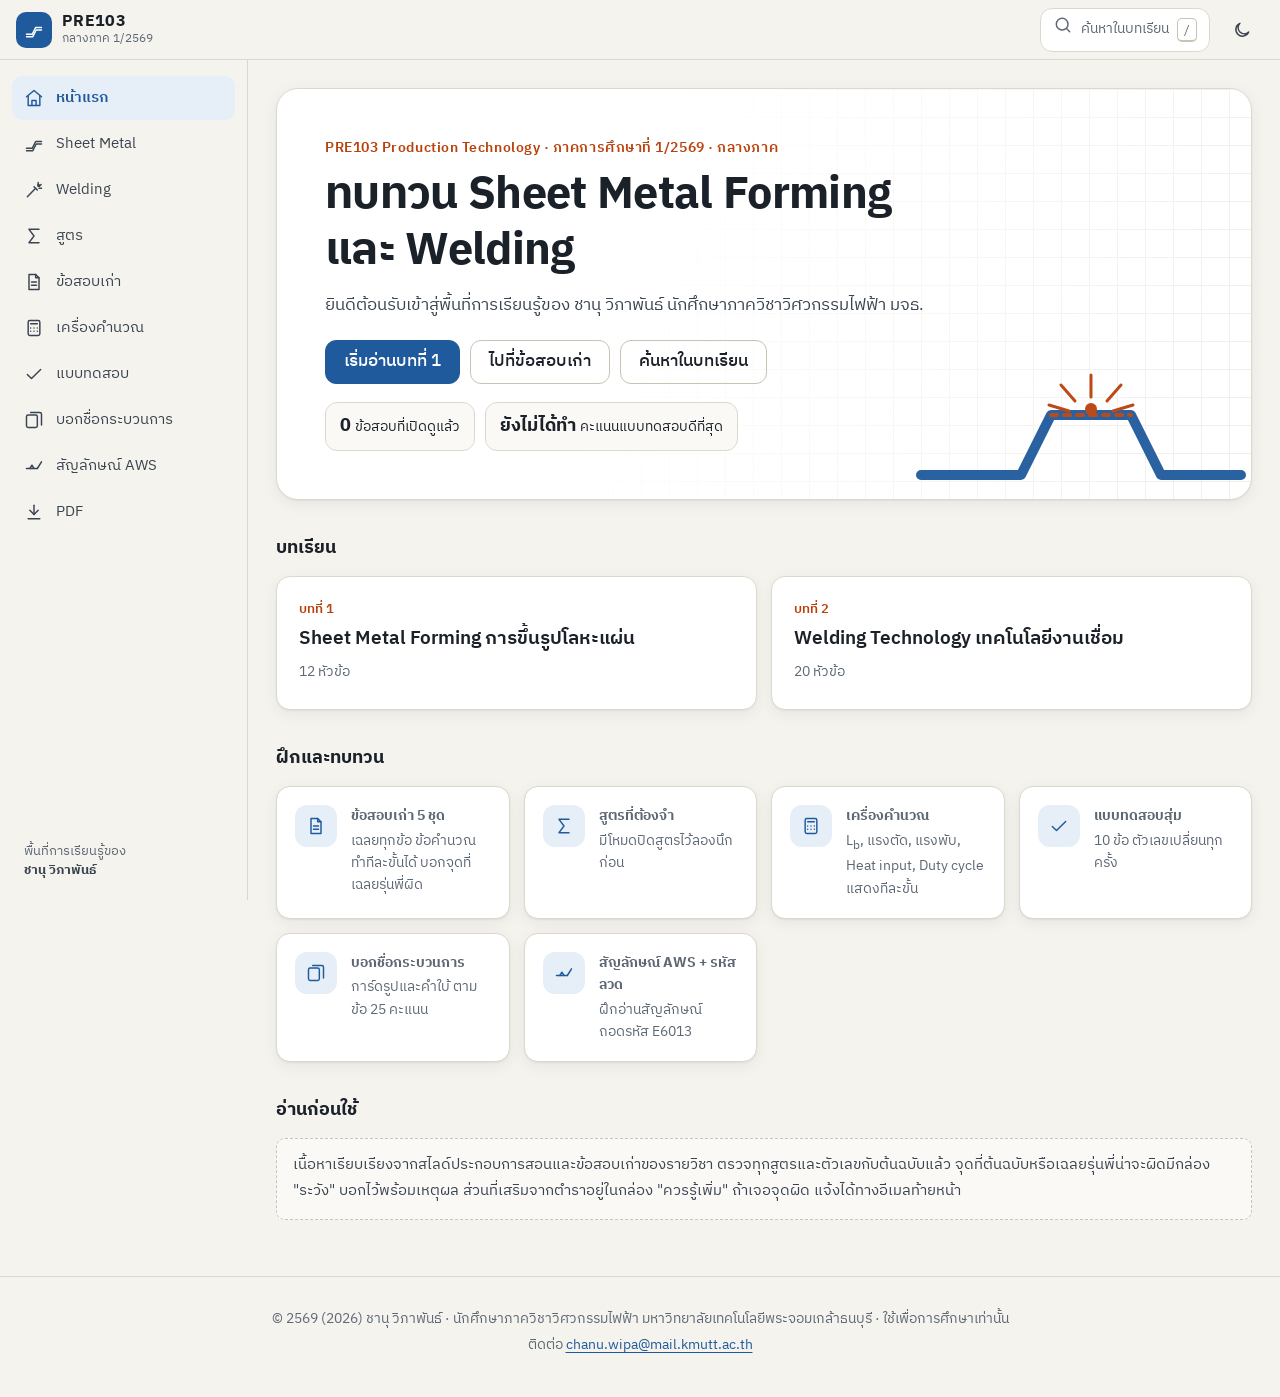
==== index.html @ 677ed737 "PRE103 midterm review site v1" ====
<!doctype html>
<html lang="th">
<head>
<meta charset="utf-8">
<meta name="viewport" content="width=device-width, initial-scale=1">
<title>หน้าแรก · PRE103 กลางภาค</title>
<meta name="description" content="ทบทวน PRE103 Production Technology ภาคการศึกษาที่ 1/2569 Sheet Metal Forming และ Welding Technology โดย ชานุ วิภาพันธ์">
<meta name="author" content="ชานุ วิภาพันธ์">
<meta name="theme-color" content="#f5f3ee" media="(prefers-color-scheme: light)">
<meta name="theme-color" content="#11151b" media="(prefers-color-scheme: dark)">
<link rel="icon" href="favicon.svg" type="image/svg+xml">
<script>try{var t=localStorage.getItem('pre103-theme');if(t)document.documentElement.dataset.theme=t}catch(e){}</script>
<link rel="preconnect" href="https://fonts.googleapis.com">
<link rel="preconnect" href="https://fonts.gstatic.com" crossorigin>
<link rel="stylesheet" href="https://fonts.googleapis.com/css2?family=IBM+Plex+Sans+Thai:wght@400;500;600;700&family=IBM+Plex+Mono:wght@400;500&display=swap">
<link rel="stylesheet" href="vendor/katex/katex.min.css">
<link rel="stylesheet" href="css/styles.css">
</head>
<body class="is-home" data-page="index.html">
<svg width="0" height="0" style="position:absolute" aria-hidden="true"><defs><symbol id="i-home" viewBox="0 0 24 24" fill="none" stroke="currentColor" stroke-width="1.75" stroke-linecap="round" stroke-linejoin="round"><path d="M3 10.5 12 3l9 7.5"/><path d="M5 9.5V21h14V9.5"/><path d="M9.5 21v-6h5v6"/></symbol><symbol id="i-sheet" viewBox="0 0 24 24" fill="none" stroke="currentColor" stroke-width="1.75" stroke-linecap="round" stroke-linejoin="round"><path d="M3 17h7l4-8h7"/><path d="M3 20h7.6l4-8H21"/></symbol><symbol id="i-weld" viewBox="0 0 24 24" fill="none" stroke="currentColor" stroke-width="1.75" stroke-linecap="round" stroke-linejoin="round"><path d="M4 20 14 10"/><path d="m12 8 4 4"/><path d="M17 3v3M20.5 5.5l-2 2M21 10h-3"/><circle cx="17.5" cy="6.5" r="1"/></symbol><symbol id="i-sigma" viewBox="0 0 24 24" fill="none" stroke="currentColor" stroke-width="1.75" stroke-linecap="round" stroke-linejoin="round"><path d="M18 4H6l6 8-6 8h12"/></symbol><symbol id="i-doc" viewBox="0 0 24 24" fill="none" stroke="currentColor" stroke-width="1.75" stroke-linecap="round" stroke-linejoin="round"><path d="M6 3h8l4 4v14H6z"/><path d="M14 3v4h4M9 12h6M9 16h6"/></symbol><symbol id="i-calc" viewBox="0 0 24 24" fill="none" stroke="currentColor" stroke-width="1.75" stroke-linecap="round" stroke-linejoin="round"><rect x="5" y="3" width="14" height="18" rx="2"/><path d="M8 7h8M8 12h.01M12 12h.01M16 12h.01M8 16h.01M12 16h.01M16 16h.01"/></symbol><symbol id="i-check" viewBox="0 0 24 24" fill="none" stroke="currentColor" stroke-width="1.75" stroke-linecap="round" stroke-linejoin="round"><path d="M4 12.5 9 17.5 20 6.5"/></symbol><symbol id="i-cards" viewBox="0 0 24 24" fill="none" stroke="currentColor" stroke-width="1.75" stroke-linecap="round" stroke-linejoin="round"><rect x="3" y="6" width="13" height="15" rx="2"/><path d="M8 3h11a2 2 0 0 1 2 2v13"/></symbol><symbol id="i-symbol" viewBox="0 0 24 24" fill="none" stroke="currentColor" stroke-width="1.75" stroke-linecap="round" stroke-linejoin="round"><path d="M3 15h13"/><path d="m16 15 5-8"/><path d="M7 15l2.5-4 2.5 4"/></symbol><symbol id="i-download" viewBox="0 0 24 24" fill="none" stroke="currentColor" stroke-width="1.75" stroke-linecap="round" stroke-linejoin="round"><path d="M12 4v11"/><path d="m7 10 5 5 5-5"/><path d="M5 20h14"/></symbol><symbol id="i-search" viewBox="0 0 24 24" fill="none" stroke="currentColor" stroke-width="1.75" stroke-linecap="round" stroke-linejoin="round"><circle cx="11" cy="11" r="7"/><path d="m20 20-3.5-3.5"/></symbol><symbol id="i-moon" viewBox="0 0 24 24" fill="none" stroke="currentColor" stroke-width="1.75" stroke-linecap="round" stroke-linejoin="round"><path d="M20 14.5A8 8 0 1 1 9.5 4a6.5 6.5 0 0 0 10.5 10.5z"/></symbol><symbol id="i-sun" viewBox="0 0 24 24" fill="none" stroke="currentColor" stroke-width="1.75" stroke-linecap="round" stroke-linejoin="round"><circle cx="12" cy="12" r="4"/><path d="M12 2v2M12 20v2M4.9 4.9l1.4 1.4M17.7 17.7l1.4 1.4M2 12h2M20 12h2M4.9 19.1l1.4-1.4M17.7 6.3l1.4-1.4"/></symbol><symbol id="i-menu" viewBox="0 0 24 24" fill="none" stroke="currentColor" stroke-width="1.75" stroke-linecap="round" stroke-linejoin="round"><path d="M4 7h16M4 12h16M4 17h16"/></symbol><symbol id="i-close" viewBox="0 0 24 24" fill="none" stroke="currentColor" stroke-width="1.75" stroke-linecap="round" stroke-linejoin="round"><path d="M6 6l12 12M18 6 6 18"/></symbol><symbol id="i-bulb" viewBox="0 0 24 24" fill="none" stroke="currentColor" stroke-width="1.75" stroke-linecap="round" stroke-linejoin="round"><path d="M9 18h6M10 21h4"/><path d="M12 3a6 6 0 0 0-3.5 10.9c.6.5 1 1.2 1 2.1h5c0-.9.4-1.6 1-2.1A6 6 0 0 0 12 3z"/></symbol><symbol id="i-alert" viewBox="0 0 24 24" fill="none" stroke="currentColor" stroke-width="1.75" stroke-linecap="round" stroke-linejoin="round"><path d="M12 3 2 20h20z"/><path d="M12 10v4M12 17h.01"/></symbol><symbol id="i-target" viewBox="0 0 24 24" fill="none" stroke="currentColor" stroke-width="1.75" stroke-linecap="round" stroke-linejoin="round"><circle cx="12" cy="12" r="8"/><circle cx="12" cy="12" r="4"/><circle cx="12" cy="12" r=".6"/></symbol><symbol id="i-book" viewBox="0 0 24 24" fill="none" stroke="currentColor" stroke-width="1.75" stroke-linecap="round" stroke-linejoin="round"><path d="M4 5a2 2 0 0 1 2-2h13v16H6a2 2 0 0 0-2 2z"/><path d="M4 19V5"/></symbol><symbol id="i-arrow" viewBox="0 0 24 24" fill="none" stroke="currentColor" stroke-width="1.75" stroke-linecap="round" stroke-linejoin="round"><path d="M5 12h14M13 6l6 6-6 6"/></symbol><symbol id="i-up" viewBox="0 0 24 24" fill="none" stroke="currentColor" stroke-width="1.75" stroke-linecap="round" stroke-linejoin="round"><path d="M12 19V5M6 11l6-6 6 6"/></symbol></defs></svg>
<div id="loader" class="loader" aria-hidden="true"><div class="loader-inner"><div class="loader-mark"><svg class="ic" aria-hidden="true"><use href="#i-sheet"/></svg></div><p class="loader-quote"></p><p class="loader-by"></p></div></div>
<a class="skip" href="#main">ข้ามไปเนื้อหา</a>
<header class="topbar">
  <div class="topbar-inner">
    <button class="icon-btn menu-btn" type="button" aria-label="เปิดเมนู" aria-expanded="false" aria-controls="sidenav"><svg class="ic" aria-hidden="true"><use href="#i-menu"/></svg></button>
    <a class="brand" href="index.html"><span class="brand-mark"><svg class="ic" aria-hidden="true"><use href="#i-sheet"/></svg></span><span class="brand-text"><b>PRE103</b><small>กลางภาค 1/2569</small></span></a>
    <button class="search-btn" type="button" data-open-search><span><svg class="ic" aria-hidden="true"><use href="#i-search"/></svg></span><span class="search-label">ค้นหาในบทเรียน</span><kbd>/</kbd></button>
    <button class="icon-btn" type="button" data-theme-toggle aria-label="สลับโหมดมืด/สว่าง"><svg class="ic" aria-hidden="true"><use href="#i-moon"/></svg></button>
  </div>
</header>
<div class="shell">
  <nav id="sidenav" class="sidenav" aria-label="เมนูหลัก"><ul><li><a href="index.html" aria-current="page"><svg class="ic" aria-hidden="true"><use href="#i-home"/></svg><span>หน้าแรก</span></a></li><li><a href="lesson-sheet-metal.html"><svg class="ic" aria-hidden="true"><use href="#i-sheet"/></svg><span>Sheet Metal</span></a></li><li><a href="lesson-welding.html"><svg class="ic" aria-hidden="true"><use href="#i-weld"/></svg><span>Welding</span></a></li><li><a href="formulas.html"><svg class="ic" aria-hidden="true"><use href="#i-sigma"/></svg><span>สูตร</span></a></li><li><a href="exams.html"><svg class="ic" aria-hidden="true"><use href="#i-doc"/></svg><span>ข้อสอบเก่า</span></a></li><li><a href="calculators.html"><svg class="ic" aria-hidden="true"><use href="#i-calc"/></svg><span>เครื่องคำนวณ</span></a></li><li><a href="quiz.html"><svg class="ic" aria-hidden="true"><use href="#i-check"/></svg><span>แบบทดสอบ</span></a></li><li><a href="flashcards.html"><svg class="ic" aria-hidden="true"><use href="#i-cards"/></svg><span>บอกชื่อกระบวนการ</span></a></li><li><a href="aws.html"><svg class="ic" aria-hidden="true"><use href="#i-symbol"/></svg><span>สัญลักษณ์ AWS</span></a></li><li><a href="downloads.html"><svg class="ic" aria-hidden="true"><use href="#i-download"/></svg><span>PDF</span></a></li></ul>
    <div class="sidenav-foot">พื้นที่การเรียนรู้ของ<br><b>ชานุ วิภาพันธ์</b></div>
  </nav>
  <div class="scrim" data-close-nav></div>
  <main id="main" tabindex="-1"><div class="wrap">
  <section class="hero">
    <svg class="hero-art" viewBox="0 0 360 220" aria-hidden="true">
      <path d="M20 190 H120 L150 130 H230 L260 190 H340" fill="none" stroke="var(--steel)" stroke-width="10" stroke-linejoin="round" stroke-linecap="round"/>
      <path d="M150 130 L230 130" stroke="var(--arc)" stroke-width="4" stroke-dasharray="6 7" stroke-linecap="round"/>
      <g stroke="var(--arc)" stroke-width="3" stroke-linecap="round"><path d="M190 112 v-22"/><path d="M174 116 l-14 -16"/><path d="M206 116 l14 -16"/><path d="M168 126 l-20 -6"/><path d="M212 126 l20 -6"/></g>
      <circle cx="190" cy="124" r="6" fill="var(--arc)"/>
    </svg>
    <p class="eyebrow">PRE103 Production Technology · ภาคการศึกษาที่ 1/2569 · กลางภาค</p>
    <h1>ทบทวน Sheet Metal Forming และ Welding</h1>
    <p class="welcome">ยินดีต้อนรับเข้าสู่พื้นที่การเรียนรู้ของ ชานุ วิภาพันธ์ นักศึกษาภาควิชาวิศวกรรมไฟฟ้า มจธ.</p>
    <div class="hero-actions">
      <a class="btn btn-primary" href="lesson-sheet-metal.html">เริ่มอ่านบทที่ 1</a>
      <a class="btn" href="exams.html">ไปที่ข้อสอบเก่า</a>
      <button class="btn btn-ghost" type="button" data-open-search>ค้นหาในบทเรียน</button>
    </div>
    <div class="stats">
      <span class="stat"><b data-exam-done>0</b>ข้อสอบที่เปิดดูแล้ว</span>
      <span class="stat"><b data-quiz-best>ยังไม่ได้ทำ</b>คะแนนแบบทดสอบดีที่สุด</span>
    </div>
  </section>

  <h2 class="section-title">บทเรียน</h2>
  <div class="grid grid-2"><a class="card lesson-card" href="lesson-sheet-metal.html" data-lesson-card="sheet-metal"><span class="card-kicker">บทที่ 1</span><span class="card-title">Sheet Metal Forming การขึ้นรูปโลหะแผ่น</span><span class="card-meta">12 หัวข้อ</span><span class="progress-pill" data-progress-for="sheet-metal"></span></a><a class="card lesson-card" href="lesson-welding.html" data-lesson-card="welding"><span class="card-kicker">บทที่ 2</span><span class="card-title">Welding Technology เทคโนโลยีงานเชื่อม</span><span class="card-meta">20 หัวข้อ</span><span class="progress-pill" data-progress-for="welding"></span></a></div>

  <h2 class="section-title">ฝึกและทบทวน</h2>
  <div class="grid grid-3">
    <a class="card tool-card" href="exams.html"><span class="tool-ic"><svg class="ic"><use href="#i-doc"/></svg></span><span><b>ข้อสอบเก่า 5 ชุด</b><span>เฉลยทุกข้อ ข้อคำนวณทำทีละขั้นได้ บอกจุดที่เฉลยรุ่นพี่ผิด</span></span></a>
    <a class="card tool-card" href="formulas.html"><span class="tool-ic"><svg class="ic"><use href="#i-sigma"/></svg></span><span><b>สูตรที่ต้องจำ</b><span>มีโหมดปิดสูตรไว้ลองนึกก่อน</span></span></a>
    <a class="card tool-card" href="calculators.html"><span class="tool-ic"><svg class="ic"><use href="#i-calc"/></svg></span><span><b>เครื่องคำนวณ</b><span>L<sub>b</sub>, แรงตัด, แรงพับ, Heat input, Duty cycle แสดงทีละขั้น</span></span></a>
    <a class="card tool-card" href="quiz.html"><span class="tool-ic"><svg class="ic"><use href="#i-check"/></svg></span><span><b>แบบทดสอบสุ่ม</b><span>10 ข้อ ตัวเลขเปลี่ยนทุกครั้ง</span></span></a>
    <a class="card tool-card" href="flashcards.html"><span class="tool-ic"><svg class="ic"><use href="#i-cards"/></svg></span><span><b>บอกชื่อกระบวนการ</b><span>การ์ดรูปและคำใบ้ ตามข้อ 25 คะแนน</span></span></a>
    <a class="card tool-card" href="aws.html"><span class="tool-ic"><svg class="ic"><use href="#i-symbol"/></svg></span><span><b>สัญลักษณ์ AWS + รหัสลวด</b><span>ฝึกอ่านสัญลักษณ์ ถอดรหัส E6013</span></span></a>
  </div>

  <h2 class="section-title">อ่านก่อนใช้</h2>
  <div class="note">
    เนื้อหาเรียบเรียงจากสไลด์ประกอบการสอนและข้อสอบเก่าของรายวิชา ตรวจทุกสูตรและตัวเลขกับต้นฉบับแล้ว จุดที่ต้นฉบับหรือเฉลยรุ่นพี่น่าจะผิดมีกล่อง "ระวัง" บอกไว้พร้อมเหตุผล ส่วนที่เสริมจากตำราอยู่ในกล่อง "ควรรู้เพิ่ม" ถ้าเจอจุดผิด แจ้งได้ทางอีเมลท้ายหน้า
  </div>
</div>
</main>
</div>
<footer class="site-foot">
  <p>© 2569 (2026) ชานุ วิภาพันธ์ · นักศึกษาภาควิชาวิศวกรรมไฟฟ้า มหาวิทยาลัยเทคโนโลยีพระจอมเกล้าธนบุรี · ใช้เพื่อการศึกษาเท่านั้น</p>
  <p>ติดต่อ <a href="mailto:chanu.wipa@mail.kmutt.ac.th">chanu.wipa@mail.kmutt.ac.th</a></p>
</footer>
<button class="to-top" type="button" aria-label="กลับขึ้นด้านบน"><svg class="ic" aria-hidden="true"><use href="#i-up"/></svg></button>
<dialog id="search-dlg" class="search-dlg" aria-label="ค้นหา">
  <form method="dialog" class="search-form"><span><svg class="ic" aria-hidden="true"><use href="#i-search"/></svg></span><input id="search-input" type="search" placeholder="พิมพ์คำค้น เช่น clearance, E6013, springback" autocomplete="off" aria-label="คำค้น"><button class="icon-btn" value="close" aria-label="ปิด"><svg class="ic" aria-hidden="true"><use href="#i-close"/></svg></button></form>
  <ol id="search-results" class="search-results"></ol>
</dialog>
<div id="lightbox" class="lightbox" hidden><button class="icon-btn lb-close" type="button" aria-label="ปิดรูป"><svg class="ic" aria-hidden="true"><use href="#i-close"/></svg></button><img alt=""></div>
<script>window.__QUOTES=[["เรียนทีละนิด แต่ทำทุกวัน ดีกว่าอ่านรวดเดียวคืนก่อนสอบ",""],["Measure twice, cut once.","สุภาษิตช่าง"],["ความรู้ที่ไม่ได้ลงมือทำ ก็เหมือนแผ่นเหล็กที่ยังไม่ได้พับ",""],["Strike while the iron is hot.","สุภาษิตอังกฤษ"],["สูตรจำได้ไม่ยาก ที่ยากคือรู้ว่าทำไมต้องใช้สูตรนั้น",""],["It always seems impossible until it is done.","Nelson Mandela"]];</script>

<script type="module" src="js/app.js"></script>


</body>
</html>
---- css/styles.css ----
/* PRE103 กลางภาค: โทนกระดาษเขียนแบบ + เหล็ก + ประกายเชื่อม */
:root {
  --bg: #f5f3ee;
  --bg-2: #eceae3;
  --surface: #ffffff;
  --surface-2: #faf9f6;
  --ink: #1b2129;
  --ink-2: #3a4450;
  --muted: #5d6874;
  --line: #ddd8cd;
  --line-2: #c9c3b6;
  --steel: #1f5a9c;
  --steel-soft: #e6eef8;
  --arc: #b9410c;
  --arc-soft: #fdeee4;
  --ok: #15803d;
  --ok-soft: #e7f5ec;
  --bad: #b42318;
  --bad-soft: #fdecea;
  --warn: #8a4b06;
  --warn-soft: #fff4dc;
  --exam: #5b3fa3;
  --exam-soft: #efeafb;
  --extra: #0f6b6b;
  --extra-soft: #e3f4f2;
  --focus: #1f5a9c;
  --on-steel: #ffffff;
  --shadow: 0 1px 2px rgba(20, 24, 30, .06), 0 4px 16px rgba(20, 24, 30, .06);
  --radius: 14px;
  --radius-sm: 9px;
  --font: 'IBM Plex Sans Thai', 'Noto Sans Thai', 'Leelawadee UI', system-ui, sans-serif;
  --mono: 'IBM Plex Mono', ui-monospace, Consolas, monospace;
  --top: 60px;
  --nav-w: 248px;
  color-scheme: light;
}
@media (prefers-color-scheme: dark) {
  :root:not([data-theme="light"]) {
    --bg: #11151b; --bg-2: #161b22; --surface: #182029; --surface-2: #1c2530;
    --ink: #e7ebf0; --ink-2: #c8d0da; --muted: #9aa6b4; --line: #2a3441; --line-2: #384455;
    --steel: #7fb2f0; --steel-soft: #1b2a3d; --arc: #ff9a5c; --arc-soft: #34221a;
    --ok: #5fd08a; --ok-soft: #15291e; --bad: #ff8a80; --bad-soft: #351c1c;
    --warn: #f5c062; --warn-soft: #2f2615; --exam: #b9a3ff; --exam-soft: #241f3a;
    --extra: #6fd6cf; --extra-soft: #142c2c; --focus: #7fb2f0; --on-steel: #0d1620; --on-steel: #0d1620;
    --shadow: 0 1px 2px rgba(0,0,0,.3), 0 6px 20px rgba(0,0,0,.25);
    color-scheme: dark;
  }
}
:root[data-theme="dark"] {
  --bg: #11151b; --bg-2: #161b22; --surface: #182029; --surface-2: #1c2530;
  --ink: #e7ebf0; --ink-2: #c8d0da; --muted: #9aa6b4; --line: #2a3441; --line-2: #384455;
  --steel: #7fb2f0; --steel-soft: #1b2a3d; --arc: #ff9a5c; --arc-soft: #34221a;
  --ok: #5fd08a; --ok-soft: #15291e; --bad: #ff8a80; --bad-soft: #351c1c;
  --warn: #f5c062; --warn-soft: #2f2615; --exam: #b9a3ff; --exam-soft: #241f3a;
  --extra: #6fd6cf; --extra-soft: #142c2c; --focus: #7fb2f0; --on-steel: #0d1620; --on-steel: #0d1620;
  --shadow: 0 1px 2px rgba(0,0,0,.3), 0 6px 20px rgba(0,0,0,.25);
  color-scheme: dark;
}

*, *::before, *::after { box-sizing: border-box; }
html { -webkit-text-size-adjust: 100%; scroll-padding-top: calc(var(--top) + 12px); }
body {
  margin: 0; background: var(--bg); color: var(--ink);
  font-family: var(--font); font-size: 16.5px; line-height: 1.75;
  text-rendering: optimizeLegibility; -webkit-font-smoothing: antialiased;
  overflow-x: hidden;
}
img { max-width: 100%; height: auto; }
a { color: var(--steel); text-underline-offset: 3px; }
:focus-visible { outline: 3px solid var(--focus); outline-offset: 2px; border-radius: 6px; }
.ic { width: 20px; height: 20px; flex: none; }
kbd { font-family: var(--mono); font-size: .75rem; border: 1px solid var(--line-2); border-bottom-width: 2px; border-radius: 5px; padding: 0 .35rem; color: var(--muted); }
.skip { position: absolute; left: -999px; top: 8px; z-index: 100; background: var(--ink); color: var(--bg); padding: .5rem 1rem; border-radius: 8px; }
.skip:focus { left: 8px; }
@media (prefers-reduced-motion: reduce) { *, *::before, *::after { animation-duration: .01ms !important; transition-duration: .01ms !important; scroll-behavior: auto !important; } }

/* ---------- loader ---------- */
.loader { position: fixed; inset: 0; z-index: 200; display: grid; place-items: center; background: var(--bg); transition: opacity .35s ease, visibility .35s; }
.loader.is-done { opacity: 0; visibility: hidden; }
.loader-inner { max-width: 420px; padding: 24px; text-align: center; }
.loader-mark { width: 56px; height: 56px; margin: 0 auto 18px; border-radius: 16px; display: grid; place-items: center; background: var(--steel); color: var(--on-steel); animation: pulse 1.2s ease-in-out infinite; }
.loader-mark .ic { width: 28px; height: 28px; }
.loader-quote { font-size: 1.1rem; font-weight: 500; margin: 0 0 6px; }
.loader-by { color: var(--muted); font-size: .9rem; margin: 0; }
@keyframes pulse { 50% { transform: scale(.92); opacity: .8; } }

/* ---------- top bar ---------- */
.topbar { position: sticky; top: env(safe-area-inset-top, 0px); z-index: 40; height: var(--top); background: color-mix(in srgb, var(--bg) 88%, transparent); backdrop-filter: saturate(1.4) blur(10px); border-bottom: 1px solid var(--line); }
.topbar-inner { height: 100%; display: flex; align-items: center; gap: 10px; padding: 0 16px; max-width: 1400px; margin: 0 auto; }
.brand { display: flex; align-items: center; gap: 10px; color: var(--ink); text-decoration: none; margin-right: auto; min-height: 44px; }
.brand-mark { width: 36px; height: 36px; border-radius: 10px; background: var(--steel); color: var(--on-steel); display: grid; place-items: center; }
.brand-text { display: flex; flex-direction: column; line-height: 1.15; }
.brand-text b { font-size: 1rem; letter-spacing: .02em; }
.brand-text small { color: var(--muted); font-size: .75rem; }
.icon-btn { width: 44px; height: 44px; display: inline-grid; place-items: center; border: 1px solid transparent; background: transparent; color: var(--ink-2); border-radius: 12px; cursor: pointer; }
.icon-btn:hover { background: var(--bg-2); }
.search-btn { display: flex; align-items: center; gap: 8px; min-height: 44px; padding: 0 12px; border: 1px solid var(--line); background: var(--surface); color: var(--muted); border-radius: 12px; font: inherit; font-size: .9rem; cursor: pointer; min-width: 44px; }
.search-btn:hover { border-color: var(--line-2); }
.menu-btn { display: none; }

/* ---------- shell ---------- */
.shell { display: grid; grid-template-columns: var(--nav-w) minmax(0, 1fr); max-width: 1400px; margin: 0 auto; }
.sidenav { position: sticky; top: var(--top); height: calc(100vh - var(--top)); overflow-y: auto; padding: 16px 12px; border-right: 1px solid var(--line); display: flex; flex-direction: column; }
.sidenav ul { list-style: none; margin: 0; padding: 0; display: grid; gap: 2px; }
.sidenav a { display: flex; align-items: center; gap: 12px; min-height: 44px; padding: 0 12px; border-radius: 10px; color: var(--ink-2); text-decoration: none; font-size: .95rem; }
.sidenav a:hover { background: var(--bg-2); color: var(--ink); }
.sidenav a[aria-current="page"] { background: var(--steel-soft); color: var(--steel); font-weight: 600; }
.sidenav-foot { margin-top: auto; padding: 16px 12px 4px; color: var(--muted); font-size: .8rem; line-height: 1.5; }
.sidenav-foot b { color: var(--ink-2); }
.scrim { display: none; }
main { min-width: 0; padding: 28px 28px 56px; outline: none; }

@media (max-width: 960px) {
  .menu-btn { display: inline-grid; }
  .shell { display: block; }
  .sidenav { position: fixed; z-index: 60; left: 0; top: 0; height: 100dvh; width: min(84vw, 300px); background: var(--surface); transform: translateX(-102%); transition: transform .25s ease; box-shadow: var(--shadow); padding-top: 20px; }
  body.nav-open .sidenav { transform: none; }
  body.nav-open .scrim { display: block; position: fixed; inset: 0; z-index: 55; background: rgba(10, 14, 20, .45); }
  main { padding: 20px 16px 48px; }
  .search-label, .search-btn kbd { display: none; }
}

/* ---------- common ---------- */
.wrap { max-width: 1080px; margin: 0 auto; }
.wrap.narrow { max-width: 760px; }
.page-head { margin-bottom: 24px; }
.page-head h1, .prose h1 { font-size: clamp(1.6rem, 1.2rem + 1.6vw, 2.25rem); line-height: 1.3; margin: 0 0 8px; letter-spacing: -.01em; }
.lead { color: var(--ink-2); margin: 0 0 12px; max-width: 70ch; }
.eyebrow { margin: 0 0 4px; color: var(--arc); font-weight: 600; font-size: .85rem; letter-spacing: .04em; }
.btn { display: inline-flex; align-items: center; justify-content: center; gap: 8px; min-height: 44px; padding: 0 18px; border-radius: 11px; border: 1px solid var(--line-2); background: var(--surface); color: var(--ink); font: inherit; font-weight: 500; cursor: pointer; text-decoration: none; transition: background .15s, border-color .15s, transform .1s; }
.btn:hover { border-color: var(--steel); }
.btn:active { transform: translateY(1px); }
.btn-primary { background: var(--steel); border-color: var(--steel); color: var(--on-steel); }
.btn-primary:hover { filter: brightness(1.07); }
.btn-ghost { background: transparent; }
.btn-sm { min-height: 36px; padding: 0 12px; font-size: .9rem; }
.btn[disabled] { opacity: .5; cursor: not-allowed; }
.seg { display: inline-flex; padding: 4px; gap: 4px; background: var(--bg-2); border-radius: 12px; flex-wrap: wrap; }
.seg-btn { min-height: 40px; padding: 0 14px; border: 0; border-radius: 9px; background: transparent; color: var(--ink-2); font: inherit; font-size: .92rem; cursor: pointer; }
.seg-btn.is-on { background: var(--surface); color: var(--ink); font-weight: 600; box-shadow: var(--shadow); }
.chip { display: inline-flex; align-items: center; gap: 4px; padding: 2px 10px; border-radius: 999px; font-size: .8rem; background: var(--bg-2); color: var(--ink-2); }
.chip-arc { background: var(--arc-soft); color: var(--arc); }
.chip-steel { background: var(--steel-soft); color: var(--steel); }
.chip-ok { background: var(--ok-soft); color: var(--ok); }
.chip-warn { background: var(--warn-soft); color: var(--warn); }
.card { display: block; background: var(--surface); border: 1px solid var(--line); border-radius: var(--radius); padding: 18px; box-shadow: var(--shadow); color: inherit; text-decoration: none; }
a.card { transition: border-color .15s, transform .15s; }
a.card:hover { border-color: var(--steel); transform: translateY(-2px); }

/* ---------- home ---------- */
.hero { position: relative; overflow: hidden; border-radius: 22px; padding: clamp(24px, 4vw, 48px); background: var(--surface); border: 1px solid var(--line); box-shadow: var(--shadow); margin-bottom: 28px; }
.hero::before { content: ""; position: absolute; inset: 0; background-image: linear-gradient(var(--line) 1px, transparent 1px), linear-gradient(90deg, var(--line) 1px, transparent 1px); background-size: 28px 28px; opacity: .45; mask-image: linear-gradient(110deg, transparent 35%, #000 100%); pointer-events: none; }
.hero > * { position: relative; }
.hero h1 { font-size: clamp(1.7rem, 1.2rem + 2.4vw, 2.8rem); line-height: 1.25; margin: 6px 0 12px; letter-spacing: -.015em; max-width: 22ch; }
.hero .welcome { font-size: 1.05rem; color: var(--ink-2); max-width: 60ch; margin: 0 0 20px; }
.hero-actions { display: flex; flex-wrap: wrap; gap: 10px; }
.hero-art { position: absolute; right: -10px; bottom: -6px; width: min(42%, 360px); opacity: .95; pointer-events: none; }
@media (max-width: 760px) { .hero-art { display: none; } }
.grid { display: grid; gap: 14px; }
.grid-2 { grid-template-columns: repeat(auto-fit, minmax(280px, 1fr)); }
.grid-3 { grid-template-columns: repeat(auto-fit, minmax(220px, 1fr)); }
.section-title { font-size: 1.15rem; margin: 32px 0 12px; }
.lesson-card { position: relative; padding: 22px; }
.card-kicker { display: block; color: var(--arc); font-size: .8rem; font-weight: 600; }
.card-title { display: block; font-size: 1.2rem; font-weight: 600; margin: 4px 0 6px; line-height: 1.4; }
.card-meta { color: var(--muted); font-size: .88rem; }
.progress-pill:not(:empty) { position: absolute; top: 16px; right: 16px; }
.tool-card { display: flex; gap: 14px; align-items: flex-start; }
.tool-card .tool-ic { width: 42px; height: 42px; border-radius: 12px; display: grid; place-items: center; background: var(--steel-soft); color: var(--steel); flex: none; }
.tool-card b { display: block; margin-bottom: 2px; }
.tool-card span { color: var(--muted); font-size: .9rem; line-height: 1.55; }
.stats { display: flex; flex-wrap: wrap; gap: 10px; margin-top: 18px; }
.stat { padding: 8px 14px; border-radius: 12px; background: var(--surface-2); border: 1px solid var(--line); font-size: .9rem; }
.stat b { font-size: 1.1rem; margin-right: 4px; }
.note { padding: 14px 16px; border-radius: var(--radius-sm); background: var(--surface-2); border: 1px dashed var(--line-2); color: var(--ink-2); font-size: .92rem; }

/* ---------- lesson ---------- */
.lesson-layout { display: grid; grid-template-columns: minmax(0, 1fr) 230px; gap: 40px; max-width: 1120px; margin: 0 auto; }
.lesson-layout .toc { order: 2; position: sticky; top: calc(var(--top) + 20px); align-self: start; max-height: calc(100vh - var(--top) - 40px); overflow-y: auto; font-size: .86rem; }
.toc-title { font-weight: 600; color: var(--muted); font-size: .8rem; letter-spacing: .04em; margin-bottom: 6px; }
.toc ol { list-style: none; margin: 0; padding: 0; border-left: 2px solid var(--line); }
.toc li a { display: block; padding: 4px 0 4px 12px; margin-left: -2px; border-left: 2px solid transparent; color: var(--muted); text-decoration: none; line-height: 1.45; }
.toc li.lv3 a { padding-left: 24px; font-size: .82rem; }
.toc li a:hover { color: var(--ink); }
.toc li a.is-active { color: var(--steel); border-left-color: var(--steel); font-weight: 600; }
@media (max-width: 1180px) { .lesson-layout { grid-template-columns: minmax(0, 1fr); } .lesson-layout .toc { display: none; } }
.prose { max-width: 76ch; min-width: 0; }
.prose h2 { font-size: 1.45rem; line-height: 1.4; margin: 2.4em 0 .6em; padding-top: .6em; border-top: 1px solid var(--line); }
.prose h3 { font-size: 1.15rem; margin: 1.8em 0 .5em; }
.prose h4 { font-size: 1rem; margin: 1.4em 0 .4em; }
.prose h2, .prose h3 { position: relative; }
.anchor { position: absolute; left: -1.1em; color: var(--line-2); text-decoration: none; opacity: 0; font-weight: 400; }
.prose h2:hover .anchor, .prose h3:hover .anchor { opacity: 1; }
.prose p, .prose li { color: var(--ink); }
.prose ul, .prose ol { padding-left: 1.4em; }
.prose li { margin: .25em 0; }
.prose li::marker { color: var(--muted); }
.prose strong { font-weight: 600; }
.prose code { font-family: var(--mono); font-size: .88em; background: var(--bg-2); padding: .1em .35em; border-radius: 5px; }
.math-block { overflow-x: auto; overflow-y: hidden; padding: 10px 14px; margin: 1em 0; background: var(--surface); border: 1px solid var(--line); border-left: 3px solid var(--steel); border-radius: var(--radius-sm); }
.math-block .katex-display { margin: .3em 0; }
.katex { font-size: 1.08em; }
.table-wrap { overflow-x: auto; margin: 1em 0; border: 1px solid var(--line); border-radius: var(--radius-sm); background: var(--surface); }
table { border-collapse: collapse; width: 100%; font-size: .93rem; }
th, td { padding: 9px 12px; text-align: left; vertical-align: top; border-bottom: 1px solid var(--line); }
th { background: var(--surface-2); font-weight: 600; white-space: nowrap; }
tr:last-child td { border-bottom: 0; }
.box { margin: 1.3em 0; padding: 14px 16px; border-radius: var(--radius-sm); border: 1px solid; }
.box > :last-child { margin-bottom: 0; }
.box p { margin: .4em 0; }
.box-title { display: flex; align-items: center; gap: 8px; font-weight: 600; font-size: .9rem; margin-bottom: 4px; }
.box-tip { background: var(--steel-soft); border-color: color-mix(in srgb, var(--steel) 35%, transparent); }
.box-tip .box-title { color: var(--steel); }
.box-warn { background: var(--warn-soft); border-color: color-mix(in srgb, var(--warn) 40%, transparent); }
.box-warn .box-title { color: var(--warn); }
.box-exam { background: var(--exam-soft); border-color: color-mix(in srgb, var(--exam) 35%, transparent); }
.box-exam .box-title { color: var(--exam); }
.box-extra { background: var(--extra-soft); border-color: color-mix(in srgb, var(--extra) 35%, transparent); }
.box-extra .box-title { color: var(--extra); }
.fig { margin: 1.2em 0; }
.fig-zoom { display: block; width: 100%; padding: 0; border: 1px solid var(--line); border-radius: var(--radius-sm); background: #fff; cursor: zoom-in; overflow: hidden; }
.fig img { display: block; width: 100%; }
.fig figcaption { font-size: .85rem; color: var(--muted); margin-top: 6px; line-height: 1.5; }
.fig .src { color: var(--line-2); }
.gallery { display: grid; grid-template-columns: repeat(auto-fit, minmax(240px, 1fr)); gap: 12px; margin: 1.2em 0; }
.gallery .fig { margin: 0; }
.lesson-end { margin: 48px 0 0; padding-top: 24px; border-top: 1px solid var(--line); }
.missing { color: var(--bad); }

/* ---------- lightbox / search ---------- */
.lightbox { position: fixed; inset: 0; z-index: 120; background: rgba(8, 10, 14, .88); display: grid; place-items: center; padding: 16px; }
.lightbox[hidden] { display: none; }
.lightbox img { max-width: 100%; max-height: 92vh; border-radius: 10px; background: #fff; }
.lb-close { position: absolute; top: 12px; right: 12px; color: #fff; background: rgba(255,255,255,.12); }
.search-dlg { width: min(680px, calc(100vw - 24px)); max-height: 80vh; padding: 0; border: 1px solid var(--line); border-radius: 16px; background: var(--surface); color: var(--ink); box-shadow: 0 20px 60px rgba(0,0,0,.3); margin-top: 10vh; }
.search-dlg::backdrop { background: rgba(10, 14, 20, .45); }
.search-form { display: flex; align-items: center; gap: 10px; padding: 8px 8px 8px 16px; border-bottom: 1px solid var(--line); color: var(--muted); }
.search-form input { flex: 1; min-height: 44px; border: 0; background: transparent; color: var(--ink); font: inherit; font-size: 1.05rem; outline: none; }
.search-results { list-style: none; margin: 0; padding: 8px; overflow-y: auto; max-height: calc(80vh - 70px); }
.search-results a { display: block; padding: 10px 12px; border-radius: 10px; color: var(--ink); text-decoration: none; }
.search-results a:hover, .search-results a:focus { background: var(--bg-2); outline: none; }
.search-results .sr-title { font-weight: 600; }
.search-results .sr-meta { font-size: .78rem; color: var(--arc); }
.search-results .sr-snip { font-size: .86rem; color: var(--muted); line-height: 1.5; }
.search-results mark { background: var(--warn-soft); color: inherit; padding: 0 2px; border-radius: 3px; }
.search-empty { padding: 18px; color: var(--muted); text-align: center; }

/* ---------- footer ---------- */
.site-foot { text-align: center; padding: 28px 16px 36px; border-top: 1px solid var(--line); color: var(--muted); font-size: .85rem; line-height: 1.6; }
.site-foot p { margin: .3em auto; max-width: 900px; }
.to-top { position: fixed; right: 16px; bottom: 16px; z-index: 30; width: 44px; height: 44px; border-radius: 50%; border: 1px solid var(--line); background: var(--surface); color: var(--ink-2); display: grid; place-items: center; box-shadow: var(--shadow); cursor: pointer; opacity: 0; pointer-events: none; transition: opacity .2s; }
.to-top.is-on { opacity: 1; pointer-events: auto; }

/* ---------- formulas ---------- */
.fgroup { margin-bottom: 28px; }
.fgroup h2 { font-size: 1.15rem; margin: 0 0 12px; }
.fgrid { display: grid; grid-template-columns: repeat(auto-fill, minmax(300px, 1fr)); gap: 12px; }
.fcard { position: relative; background: var(--surface); border: 1px solid var(--line); border-radius: var(--radius); padding: 14px 16px; box-shadow: var(--shadow); min-width: 0; }
.fcard-name { font-weight: 600; font-size: .95rem; margin-bottom: 4px; }
.fcard-tex { overflow-x: auto; overflow-y: hidden; }
.fcard-tex .katex-display { margin: .4em 0; }
.fcard-vars, .fcard-note { font-size: .86rem; color: var(--ink-2); line-height: 1.6; }
.fcard-note { color: var(--muted); margin-top: 4px; }
.fcard-reveal { display: none; }
body.f-quiz .fcard:not(.is-open) .fcard-body { visibility: hidden; }
body.f-quiz .fcard:not(.is-open) .fcard-reveal { display: grid; place-items: center; position: absolute; inset: 40px 12px 12px; border: 1px dashed var(--line-2); border-radius: 10px; background: var(--surface-2); color: var(--muted); font: inherit; cursor: pointer; min-height: 60px; }

/* ---------- exams ---------- */
.paper-tabs { display: flex; gap: 8px; overflow-x: auto; padding-bottom: 6px; margin-bottom: 18px; scrollbar-width: thin; }
.paper-tab { flex: none; min-height: 44px; padding: 6px 14px; border-radius: 12px; border: 1px solid var(--line); background: var(--surface); color: var(--ink-2); font: inherit; font-size: .9rem; cursor: pointer; text-align: left; line-height: 1.35; }
.paper-tab small { display: block; color: var(--muted); font-size: .76rem; }
.paper-tab.is-on { border-color: var(--steel); background: var(--steel-soft); color: var(--steel); font-weight: 600; }
.paper-note { margin: 0 0 16px; color: var(--muted); font-size: .9rem; }
.filters { display: flex; flex-wrap: wrap; gap: 8px; align-items: center; margin-bottom: 16px; }
.qcard { background: var(--surface); border: 1px solid var(--line); border-radius: var(--radius); padding: 18px; margin-bottom: 14px; box-shadow: var(--shadow); }
.qhead { display: flex; flex-wrap: wrap; align-items: center; gap: 8px; margin-bottom: 8px; }
.qno { font-weight: 700; font-family: var(--mono); color: var(--steel); }
.qtext { margin: 0 0 10px; }
.qfigs { display: grid; grid-template-columns: repeat(auto-fit, minmax(200px, 1fr)); gap: 10px; margin: 8px 0 12px; }
.qfigs .fig { margin: 0; }
.qfigs .fig figcaption { display: none; }
.qfigs .fig img { max-height: 340px; object-fit: contain; }
.qactions { display: flex; flex-wrap: wrap; gap: 8px; }
.answer { margin-top: 12px; padding: 12px 14px; border-radius: var(--radius-sm); background: var(--ok-soft); border: 1px solid color-mix(in srgb, var(--ok) 30%, transparent); }
.answer .lbl { font-weight: 600; color: var(--ok); font-size: .85rem; }
.answer .why { color: var(--ink-2); font-size: .92rem; margin-top: 6px; }
.answer.is-warn { background: var(--warn-soft); border-color: color-mix(in srgb, var(--warn) 35%, transparent); }
.answer.is-warn .lbl { color: var(--warn); }
.tf-row { display: flex; gap: 8px; }
.tf-row .btn.is-right { background: var(--ok-soft); border-color: var(--ok); color: var(--ok); }
.tf-row .btn.is-wrong { background: var(--bad-soft); border-color: var(--bad); color: var(--bad); }

/* ---------- steps (shared by exams + calculators) ---------- */
.steps { list-style: none; margin: 12px 0 0; padding: 0; counter-reset: st; display: grid; gap: 10px; }
.step { position: relative; padding: 12px 14px 12px 50px; border: 1px solid var(--line); border-radius: var(--radius-sm); background: var(--surface-2); min-width: 0; }
.step::before { counter-increment: st; content: counter(st); position: absolute; left: 12px; top: 12px; width: 26px; height: 26px; border-radius: 50%; display: grid; place-items: center; background: var(--steel); color: var(--on-steel); font-size: .8rem; font-weight: 700; }
.step-title { font-weight: 600; font-size: .95rem; }
.step-math { overflow-x: auto; overflow-y: hidden; }
.step-math .katex-display { margin: .3em 0; text-align: left; }
.step-math .katex-display > .katex { text-align: left; }
.step-explain { font-size: .85rem; color: var(--muted); }
.step-result { font-weight: 600; color: var(--ok); }
.step.is-locked { opacity: .55; }
.step .choice-row { display: flex; flex-wrap: wrap; gap: 8px; margin: 8px 0; }
.choice { min-height: 44px; padding: 6px 12px; border: 1px solid var(--line-2); border-radius: 10px; background: var(--surface); color: var(--ink); cursor: pointer; font: inherit; max-width: 100%; overflow-x: auto; }
.choice:hover { border-color: var(--steel); }
.choice.is-right { border-color: var(--ok); background: var(--ok-soft); }
.choice.is-wrong { border-color: var(--bad); background: var(--bad-soft); }
.num-row { display: flex; flex-wrap: wrap; align-items: center; gap: 8px; margin-top: 8px; }
.num-row label { font-size: .88rem; color: var(--ink-2); }
.feedback { font-size: .88rem; margin-top: 6px; }
.feedback.ok { color: var(--ok); } .feedback.bad { color: var(--bad); }
.final { margin-top: 10px; padding: 10px 14px; border-radius: var(--radius-sm); background: var(--steel-soft); font-weight: 600; overflow-x: auto; }

/* ---------- forms ---------- */
.field { display: grid; gap: 4px; align-content: start; }
.field label { font-size: .85rem; color: var(--ink-2); font-weight: 500; }
.field small { font-size: .78rem; color: var(--muted); }
input[type="number"], input[type="text"], select {
  min-height: 44px; padding: 8px 12px; border: 1px solid var(--line-2); border-radius: 10px; background: var(--surface); color: var(--ink); font: inherit; font-size: 1rem; width: 100%; min-width: 0;
}
input:focus-visible, select:focus-visible { outline: 3px solid color-mix(in srgb, var(--focus) 45%, transparent); outline-offset: 0; border-color: var(--focus); }
.num-row input { width: 140px; }
.fields { display: grid; grid-template-columns: repeat(auto-fill, minmax(150px, 1fr)); gap: 12px; }

/* ---------- calculators ---------- */
.calc-tabs { display: flex; gap: 6px; overflow-x: auto; padding-bottom: 6px; margin-bottom: 16px; }
.calc-layout { display: grid; grid-template-columns: minmax(0, 360px) minmax(0, 1fr); gap: 18px; align-items: start; }
@media (max-width: 900px) { .calc-layout { grid-template-columns: minmax(0, 1fr); } }
.panel { background: var(--surface); border: 1px solid var(--line); border-radius: var(--radius); padding: 18px; box-shadow: var(--shadow); min-width: 0; }
.panel h2 { font-size: 1.05rem; margin: 0 0 12px; }
.panel h3 { font-size: .95rem; margin: 16px 0 8px; }
.diagram { width: 100%; height: auto; display: block; margin: 4px 0 12px; }
.diagram .part { fill: none; stroke: var(--steel); stroke-width: 3; stroke-linejoin: round; }
.diagram .dim { stroke: var(--muted); stroke-width: 1; fill: none; }
.diagram text { fill: var(--ink-2); font: 500 12px var(--font); }
.diagram .hl { fill: var(--arc); }
.seg-table { width: 100%; }
.seg-table td, .seg-table th { padding: 6px; border: 0; }
.seg-table select, .seg-table input { min-height: 40px; padding: 4px 8px; }
.result-big { font-size: 1.6rem; font-weight: 700; color: var(--steel); line-height: 1.2; margin: 4px 0; }
.result-row { display: flex; flex-wrap: wrap; gap: 10px; }
.result-row .stat b { color: var(--steel); }

/* ---------- quiz / flash ---------- */
.quiz-card { background: var(--surface); border: 1px solid var(--line); border-radius: 18px; padding: 22px; box-shadow: var(--shadow); }
.quiz-top { display: flex; justify-content: space-between; align-items: center; gap: 10px; margin-bottom: 12px; color: var(--muted); font-size: .9rem; }
.bar { height: 6px; border-radius: 99px; background: var(--bg-2); overflow: hidden; margin-bottom: 16px; }
.bar > i { display: block; height: 100%; background: var(--steel); transition: width .3s ease; }
.opts { display: grid; gap: 8px; margin: 14px 0; }
.opt { text-align: left; min-height: 48px; padding: 10px 14px; border: 1px solid var(--line-2); border-radius: 12px; background: var(--surface); color: var(--ink); font: inherit; cursor: pointer; }
.opt:hover:not([disabled]) { border-color: var(--steel); }
.opt.is-right { border-color: var(--ok); background: var(--ok-soft); }
.opt.is-wrong { border-color: var(--bad); background: var(--bad-soft); }
.opt[disabled] { cursor: default; }
.score { text-align: center; padding: 10px 0; }
.score .big { font-size: 3rem; font-weight: 700; color: var(--steel); line-height: 1; }
.flash { perspective: 1200px; }
.flash-card { position: relative; min-height: 320px; border-radius: 18px; cursor: pointer; transform-style: preserve-3d; transition: transform .45s ease; border: 0; padding: 0; width: 100%; background: none; font: inherit; color: inherit; text-align: left; }
.flash-card.is-flipped { transform: rotateY(180deg); }
.flash-face { position: absolute; inset: 0; backface-visibility: hidden; -webkit-backface-visibility: hidden; border-radius: 18px; background: var(--surface); border: 1px solid var(--line); box-shadow: var(--shadow); padding: 20px; display: flex; flex-direction: column; gap: 10px; overflow: auto; }
.flash-back { transform: rotateY(180deg); justify-content: center; align-items: center; text-align: center; background: var(--steel-soft); }
.flash-back .ans { font-size: 1.4rem; font-weight: 700; color: var(--steel); line-height: 1.4; }
.flash-face .fig { margin: 0; flex: 1; display: grid; place-items: center; }
.flash-face .fig-zoom { pointer-events: none; border: 0; background: transparent; }
.flash-face .fig img { max-height: 200px; width: auto; margin: 0 auto; background: #fff; border-radius: 8px; }
.flash-face .fig figcaption { display: none; }
.flash-q { font-weight: 600; font-size: 1.1rem; }
.flash-hint { color: var(--muted); font-size: .88rem; }
.flash-nav { display: flex; justify-content: space-between; align-items: center; gap: 8px; margin-top: 14px; flex-wrap: wrap; }

/* ---------- AWS ---------- */
.aws-svg { width: 100%; max-width: 560px; height: auto; display: block; margin: 0 auto; background: var(--surface-2); border-radius: 12px; border: 1px solid var(--line); }
.aws-svg .ln { stroke: var(--ink); stroke-width: 2; fill: none; }
.aws-svg .sym { stroke: var(--steel); stroke-width: 2.4; fill: none; }
.aws-svg .symf { fill: var(--steel); }
.aws-svg .jt { fill: var(--bg-2); stroke: var(--ink-2); stroke-width: 1.5; }
.aws-svg .wd { fill: var(--arc); opacity: .85; }
.aws-svg text { fill: var(--ink); font: 600 14px var(--mono); }
.aws-svg text.lbl { font: 500 12px var(--font); fill: var(--muted); }
.decode { display: grid; gap: 8px; margin-top: 12px; }
.decode-row { display: grid; grid-template-columns: 90px 1fr; gap: 10px; align-items: baseline; padding: 8px 12px; border-radius: 10px; background: var(--surface-2); border: 1px solid var(--line); }
.decode-row code { font-family: var(--mono); font-weight: 600; color: var(--arc); font-size: 1.05rem; }

@media print { .topbar, .sidenav, .site-foot, .to-top, .toc, .loader { display: none !important; } .shell { display: block; } }
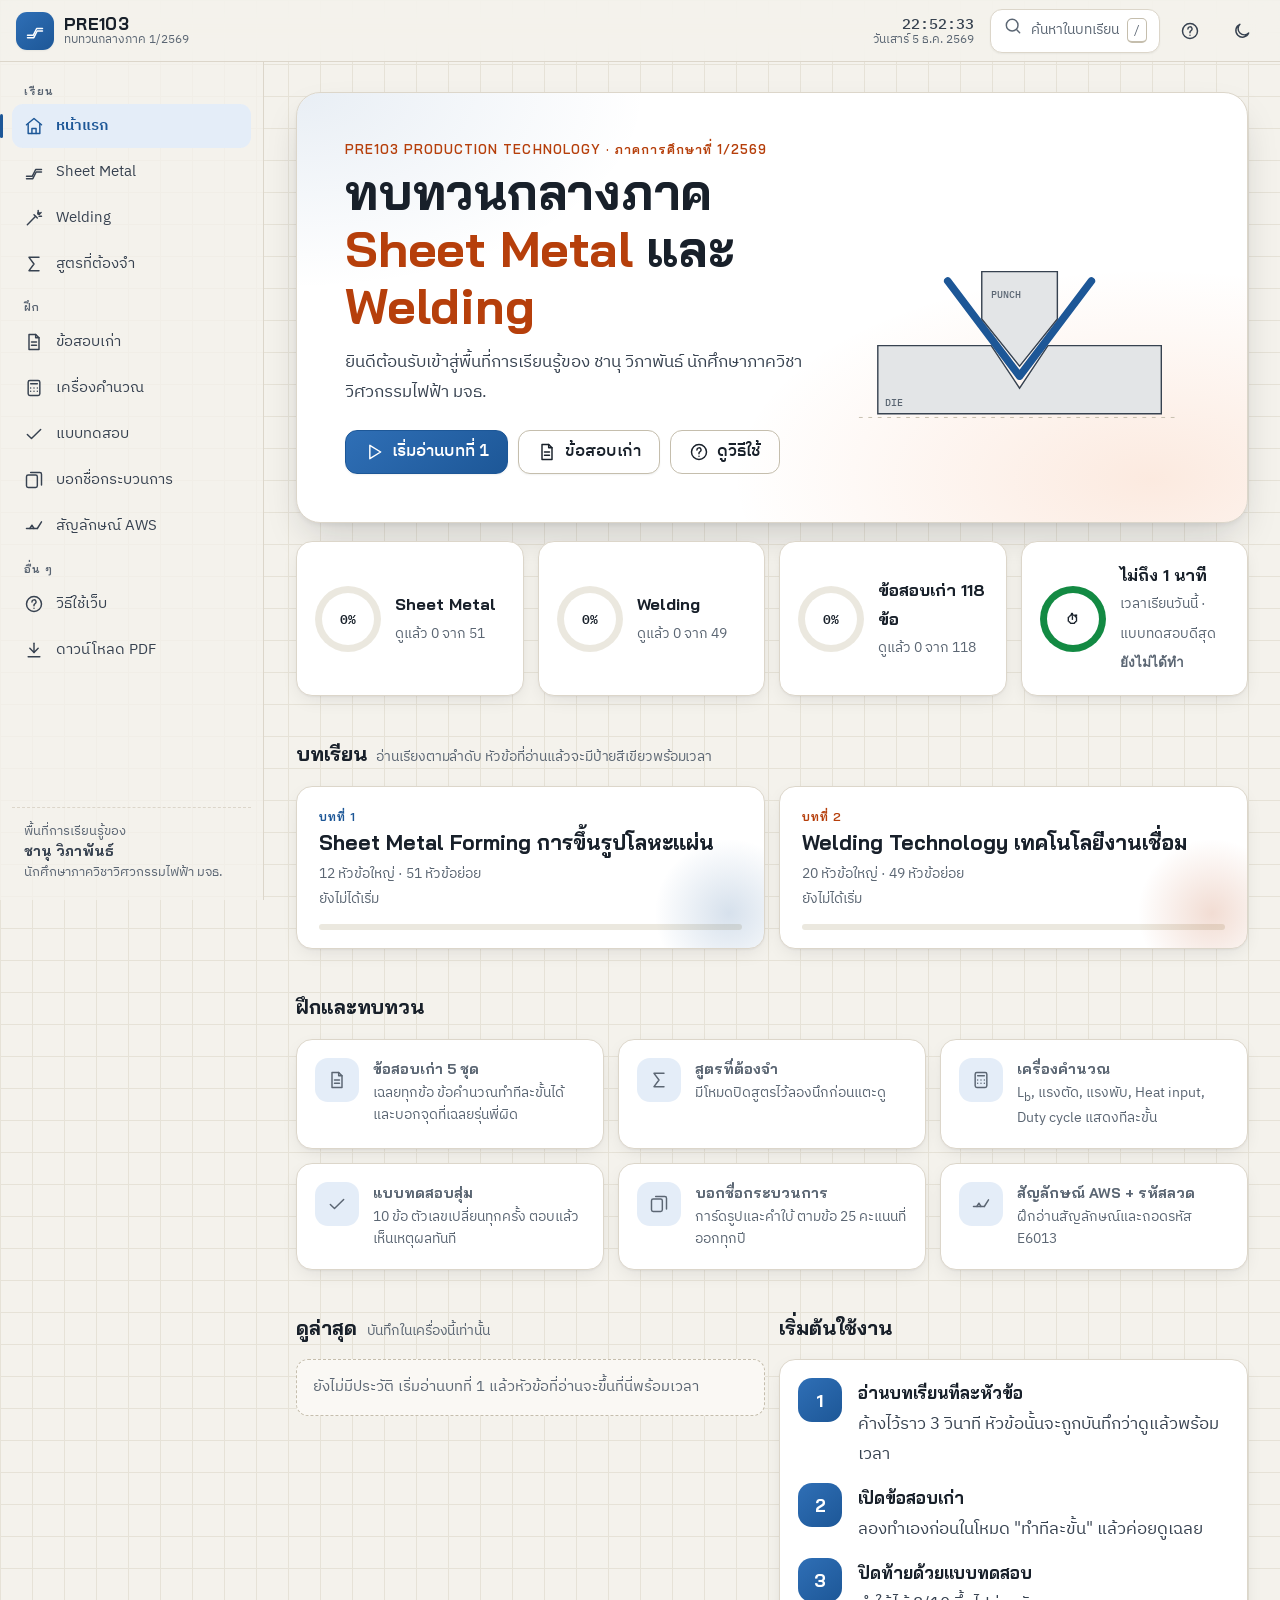
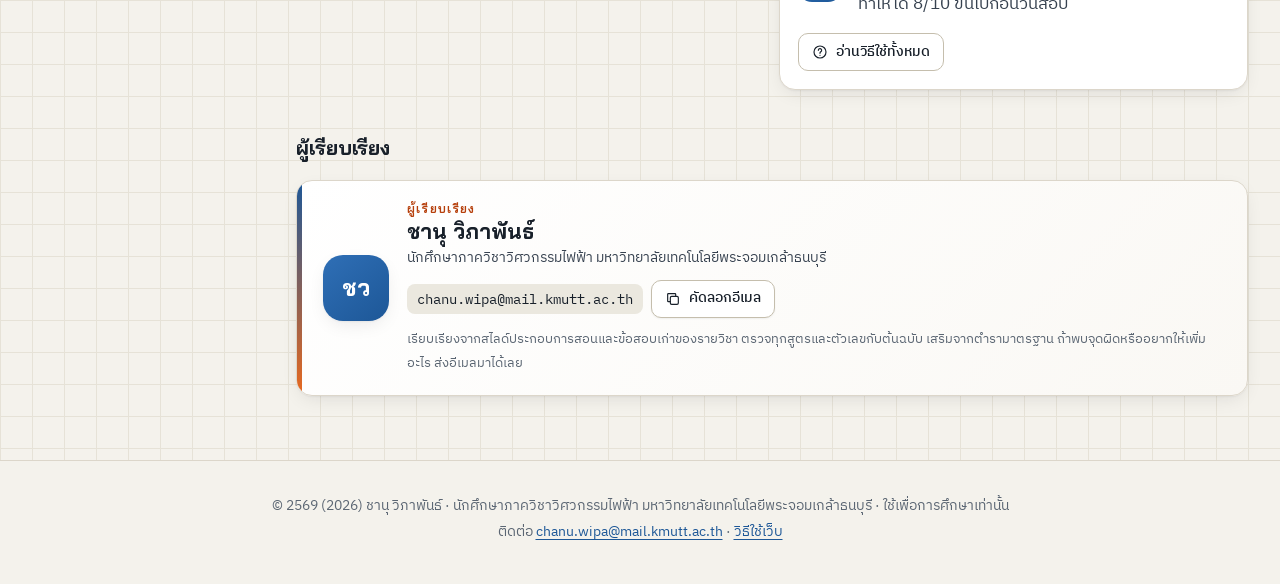
==== commit 6398f0b4: "v2: redesign, viewed tracking with time, guide and tour, verified reference links, author box, anima" ====
--- a/index.html
+++ b/index.html
@@ -2,93 +2,160 @@
 <html lang="th">
 <head>
 <meta charset="utf-8">
-<meta name="viewport" content="width=device-width, initial-scale=1">
+<meta name="viewport" content="width=device-width, initial-scale=1, viewport-fit=cover">
 <title>หน้าแรก · PRE103 กลางภาค</title>
-<meta name="description" content="ทบทวน PRE103 Production Technology ภาคการศึกษาที่ 1/2569 Sheet Metal Forming และ Welding Technology โดย ชานุ วิภาพันธ์">
+<meta name="description" content="ทบทวน PRE103 Production Technology ภาคการศึกษาที่ 1/2569 Sheet Metal Forming และ Welding Technology เรียบเรียงโดย ชานุ วิภาพันธ์">
 <meta name="author" content="ชานุ วิภาพันธ์">
-<meta name="theme-color" content="#f5f3ee" media="(prefers-color-scheme: light)">
-<meta name="theme-color" content="#11151b" media="(prefers-color-scheme: dark)">
+<meta name="theme-color" content="#f4f2ec" media="(prefers-color-scheme: light)">
+<meta name="theme-color" content="#0f141a" media="(prefers-color-scheme: dark)">
 <link rel="icon" href="favicon.svg" type="image/svg+xml">
-<script>try{var t=localStorage.getItem('pre103-theme');if(t)document.documentElement.dataset.theme=t}catch(e){}</script>
+<script>(function(){var d=document.documentElement;try{var t=localStorage.getItem('pre103-theme');if(t)d.dataset.theme=t}catch(e){}if(!matchMedia('(prefers-reduced-motion: reduce)').matches)d.classList.add('anim')})()</script>
 <link rel="preconnect" href="https://fonts.googleapis.com">
 <link rel="preconnect" href="https://fonts.gstatic.com" crossorigin>
-<link rel="stylesheet" href="https://fonts.googleapis.com/css2?family=IBM+Plex+Sans+Thai:wght@400;500;600;700&family=IBM+Plex+Mono:wght@400;500&display=swap">
+<link rel="stylesheet" href="https://fonts.googleapis.com/css2?family=Bai+Jamjuree:wght@500;600;700&family=IBM+Plex+Sans+Thai:wght@400;500;600;700&family=IBM+Plex+Mono:wght@400;500;600&display=swap">
 <link rel="stylesheet" href="vendor/katex/katex.min.css">
 <link rel="stylesheet" href="css/styles.css">
 </head>
 <body class="is-home" data-page="index.html">
-<svg width="0" height="0" style="position:absolute" aria-hidden="true"><defs><symbol id="i-home" viewBox="0 0 24 24" fill="none" stroke="currentColor" stroke-width="1.75" stroke-linecap="round" stroke-linejoin="round"><path d="M3 10.5 12 3l9 7.5"/><path d="M5 9.5V21h14V9.5"/><path d="M9.5 21v-6h5v6"/></symbol><symbol id="i-sheet" viewBox="0 0 24 24" fill="none" stroke="currentColor" stroke-width="1.75" stroke-linecap="round" stroke-linejoin="round"><path d="M3 17h7l4-8h7"/><path d="M3 20h7.6l4-8H21"/></symbol><symbol id="i-weld" viewBox="0 0 24 24" fill="none" stroke="currentColor" stroke-width="1.75" stroke-linecap="round" stroke-linejoin="round"><path d="M4 20 14 10"/><path d="m12 8 4 4"/><path d="M17 3v3M20.5 5.5l-2 2M21 10h-3"/><circle cx="17.5" cy="6.5" r="1"/></symbol><symbol id="i-sigma" viewBox="0 0 24 24" fill="none" stroke="currentColor" stroke-width="1.75" stroke-linecap="round" stroke-linejoin="round"><path d="M18 4H6l6 8-6 8h12"/></symbol><symbol id="i-doc" viewBox="0 0 24 24" fill="none" stroke="currentColor" stroke-width="1.75" stroke-linecap="round" stroke-linejoin="round"><path d="M6 3h8l4 4v14H6z"/><path d="M14 3v4h4M9 12h6M9 16h6"/></symbol><symbol id="i-calc" viewBox="0 0 24 24" fill="none" stroke="currentColor" stroke-width="1.75" stroke-linecap="round" stroke-linejoin="round"><rect x="5" y="3" width="14" height="18" rx="2"/><path d="M8 7h8M8 12h.01M12 12h.01M16 12h.01M8 16h.01M12 16h.01M16 16h.01"/></symbol><symbol id="i-check" viewBox="0 0 24 24" fill="none" stroke="currentColor" stroke-width="1.75" stroke-linecap="round" stroke-linejoin="round"><path d="M4 12.5 9 17.5 20 6.5"/></symbol><symbol id="i-cards" viewBox="0 0 24 24" fill="none" stroke="currentColor" stroke-width="1.75" stroke-linecap="round" stroke-linejoin="round"><rect x="3" y="6" width="13" height="15" rx="2"/><path d="M8 3h11a2 2 0 0 1 2 2v13"/></symbol><symbol id="i-symbol" viewBox="0 0 24 24" fill="none" stroke="currentColor" stroke-width="1.75" stroke-linecap="round" stroke-linejoin="round"><path d="M3 15h13"/><path d="m16 15 5-8"/><path d="M7 15l2.5-4 2.5 4"/></symbol><symbol id="i-download" viewBox="0 0 24 24" fill="none" stroke="currentColor" stroke-width="1.75" stroke-linecap="round" stroke-linejoin="round"><path d="M12 4v11"/><path d="m7 10 5 5 5-5"/><path d="M5 20h14"/></symbol><symbol id="i-search" viewBox="0 0 24 24" fill="none" stroke="currentColor" stroke-width="1.75" stroke-linecap="round" stroke-linejoin="round"><circle cx="11" cy="11" r="7"/><path d="m20 20-3.5-3.5"/></symbol><symbol id="i-moon" viewBox="0 0 24 24" fill="none" stroke="currentColor" stroke-width="1.75" stroke-linecap="round" stroke-linejoin="round"><path d="M20 14.5A8 8 0 1 1 9.5 4a6.5 6.5 0 0 0 10.5 10.5z"/></symbol><symbol id="i-sun" viewBox="0 0 24 24" fill="none" stroke="currentColor" stroke-width="1.75" stroke-linecap="round" stroke-linejoin="round"><circle cx="12" cy="12" r="4"/><path d="M12 2v2M12 20v2M4.9 4.9l1.4 1.4M17.7 17.7l1.4 1.4M2 12h2M20 12h2M4.9 19.1l1.4-1.4M17.7 6.3l1.4-1.4"/></symbol><symbol id="i-menu" viewBox="0 0 24 24" fill="none" stroke="currentColor" stroke-width="1.75" stroke-linecap="round" stroke-linejoin="round"><path d="M4 7h16M4 12h16M4 17h16"/></symbol><symbol id="i-close" viewBox="0 0 24 24" fill="none" stroke="currentColor" stroke-width="1.75" stroke-linecap="round" stroke-linejoin="round"><path d="M6 6l12 12M18 6 6 18"/></symbol><symbol id="i-bulb" viewBox="0 0 24 24" fill="none" stroke="currentColor" stroke-width="1.75" stroke-linecap="round" stroke-linejoin="round"><path d="M9 18h6M10 21h4"/><path d="M12 3a6 6 0 0 0-3.5 10.9c.6.5 1 1.2 1 2.1h5c0-.9.4-1.6 1-2.1A6 6 0 0 0 12 3z"/></symbol><symbol id="i-alert" viewBox="0 0 24 24" fill="none" stroke="currentColor" stroke-width="1.75" stroke-linecap="round" stroke-linejoin="round"><path d="M12 3 2 20h20z"/><path d="M12 10v4M12 17h.01"/></symbol><symbol id="i-target" viewBox="0 0 24 24" fill="none" stroke="currentColor" stroke-width="1.75" stroke-linecap="round" stroke-linejoin="round"><circle cx="12" cy="12" r="8"/><circle cx="12" cy="12" r="4"/><circle cx="12" cy="12" r=".6"/></symbol><symbol id="i-book" viewBox="0 0 24 24" fill="none" stroke="currentColor" stroke-width="1.75" stroke-linecap="round" stroke-linejoin="round"><path d="M4 5a2 2 0 0 1 2-2h13v16H6a2 2 0 0 0-2 2z"/><path d="M4 19V5"/></symbol><symbol id="i-arrow" viewBox="0 0 24 24" fill="none" stroke="currentColor" stroke-width="1.75" stroke-linecap="round" stroke-linejoin="round"><path d="M5 12h14M13 6l6 6-6 6"/></symbol><symbol id="i-up" viewBox="0 0 24 24" fill="none" stroke="currentColor" stroke-width="1.75" stroke-linecap="round" stroke-linejoin="round"><path d="M12 19V5M6 11l6-6 6 6"/></symbol></defs></svg>
-<div id="loader" class="loader" aria-hidden="true"><div class="loader-inner"><div class="loader-mark"><svg class="ic" aria-hidden="true"><use href="#i-sheet"/></svg></div><p class="loader-quote"></p><p class="loader-by"></p></div></div>
+<svg width="0" height="0" style="position:absolute" aria-hidden="true"><defs><symbol id="i-home" viewBox="0 0 24 24" fill="none" stroke="currentColor" stroke-width="1.75" stroke-linecap="round" stroke-linejoin="round"><path d="M3 10.5 12 3l9 7.5"/><path d="M5 9.5V21h14V9.5"/><path d="M9.5 21v-6h5v6"/></symbol><symbol id="i-sheet" viewBox="0 0 24 24" fill="none" stroke="currentColor" stroke-width="1.75" stroke-linecap="round" stroke-linejoin="round"><path d="M3 17h7l4-8h7"/><path d="M3 20h7.6l4-8H21"/></symbol><symbol id="i-weld" viewBox="0 0 24 24" fill="none" stroke="currentColor" stroke-width="1.75" stroke-linecap="round" stroke-linejoin="round"><path d="M4 20 14 10"/><path d="m12 8 4 4"/><path d="M17 3v3M20.5 5.5l-2 2M21 10h-3"/><circle cx="17.5" cy="6.5" r="1"/></symbol><symbol id="i-sigma" viewBox="0 0 24 24" fill="none" stroke="currentColor" stroke-width="1.75" stroke-linecap="round" stroke-linejoin="round"><path d="M18 4H6l6 8-6 8h12"/></symbol><symbol id="i-doc" viewBox="0 0 24 24" fill="none" stroke="currentColor" stroke-width="1.75" stroke-linecap="round" stroke-linejoin="round"><path d="M6 3h8l4 4v14H6z"/><path d="M14 3v4h4M9 12h6M9 16h6"/></symbol><symbol id="i-calc" viewBox="0 0 24 24" fill="none" stroke="currentColor" stroke-width="1.75" stroke-linecap="round" stroke-linejoin="round"><rect x="5" y="3" width="14" height="18" rx="2"/><path d="M8 7h8M8 12h.01M12 12h.01M16 12h.01M8 16h.01M12 16h.01M16 16h.01"/></symbol><symbol id="i-check" viewBox="0 0 24 24" fill="none" stroke="currentColor" stroke-width="1.75" stroke-linecap="round" stroke-linejoin="round"><path d="M4 12.5 9 17.5 20 6.5"/></symbol><symbol id="i-cards" viewBox="0 0 24 24" fill="none" stroke="currentColor" stroke-width="1.75" stroke-linecap="round" stroke-linejoin="round"><rect x="3" y="6" width="13" height="15" rx="2"/><path d="M8 3h11a2 2 0 0 1 2 2v13"/></symbol><symbol id="i-symbol" viewBox="0 0 24 24" fill="none" stroke="currentColor" stroke-width="1.75" stroke-linecap="round" stroke-linejoin="round"><path d="M3 15h13"/><path d="m16 15 5-8"/><path d="M7 15l2.5-4 2.5 4"/></symbol><symbol id="i-download" viewBox="0 0 24 24" fill="none" stroke="currentColor" stroke-width="1.75" stroke-linecap="round" stroke-linejoin="round"><path d="M12 4v11"/><path d="m7 10 5 5 5-5"/><path d="M5 20h14"/></symbol><symbol id="i-search" viewBox="0 0 24 24" fill="none" stroke="currentColor" stroke-width="1.75" stroke-linecap="round" stroke-linejoin="round"><circle cx="11" cy="11" r="7"/><path d="m20 20-3.5-3.5"/></symbol><symbol id="i-moon" viewBox="0 0 24 24" fill="none" stroke="currentColor" stroke-width="1.75" stroke-linecap="round" stroke-linejoin="round"><path d="M20 14.5A8 8 0 1 1 9.5 4a6.5 6.5 0 0 0 10.5 10.5z"/></symbol><symbol id="i-sun" viewBox="0 0 24 24" fill="none" stroke="currentColor" stroke-width="1.75" stroke-linecap="round" stroke-linejoin="round"><circle cx="12" cy="12" r="4"/><path d="M12 2v2M12 20v2M4.9 4.9l1.4 1.4M17.7 17.7l1.4 1.4M2 12h2M20 12h2M4.9 19.1l1.4-1.4M17.7 6.3l1.4-1.4"/></symbol><symbol id="i-menu" viewBox="0 0 24 24" fill="none" stroke="currentColor" stroke-width="1.75" stroke-linecap="round" stroke-linejoin="round"><path d="M4 7h16M4 12h16M4 17h16"/></symbol><symbol id="i-close" viewBox="0 0 24 24" fill="none" stroke="currentColor" stroke-width="1.75" stroke-linecap="round" stroke-linejoin="round"><path d="M6 6l12 12M18 6 6 18"/></symbol><symbol id="i-bulb" viewBox="0 0 24 24" fill="none" stroke="currentColor" stroke-width="1.75" stroke-linecap="round" stroke-linejoin="round"><path d="M9 18h6M10 21h4"/><path d="M12 3a6 6 0 0 0-3.5 10.9c.6.5 1 1.2 1 2.1h5c0-.9.4-1.6 1-2.1A6 6 0 0 0 12 3z"/></symbol><symbol id="i-alert" viewBox="0 0 24 24" fill="none" stroke="currentColor" stroke-width="1.75" stroke-linecap="round" stroke-linejoin="round"><path d="M12 3 2 20h20z"/><path d="M12 10v4M12 17h.01"/></symbol><symbol id="i-target" viewBox="0 0 24 24" fill="none" stroke="currentColor" stroke-width="1.75" stroke-linecap="round" stroke-linejoin="round"><circle cx="12" cy="12" r="8"/><circle cx="12" cy="12" r="4"/><circle cx="12" cy="12" r=".6"/></symbol><symbol id="i-book" viewBox="0 0 24 24" fill="none" stroke="currentColor" stroke-width="1.75" stroke-linecap="round" stroke-linejoin="round"><path d="M4 5a2 2 0 0 1 2-2h13v16H6a2 2 0 0 0-2 2z"/><path d="M4 19V5"/></symbol><symbol id="i-globe" viewBox="0 0 24 24" fill="none" stroke="currentColor" stroke-width="1.75" stroke-linecap="round" stroke-linejoin="round"><circle cx="12" cy="12" r="9"/><path d="M3 12h18M12 3a14 14 0 0 1 0 18M12 3a14 14 0 0 0 0 18"/></symbol><symbol id="i-help" viewBox="0 0 24 24" fill="none" stroke="currentColor" stroke-width="1.75" stroke-linecap="round" stroke-linejoin="round"><circle cx="12" cy="12" r="9"/><path d="M9.5 9.5a2.5 2.5 0 1 1 3.5 2.3c-.6.3-1 .9-1 1.6v.6M12 17h.01"/></symbol><symbol id="i-clock" viewBox="0 0 24 24" fill="none" stroke="currentColor" stroke-width="1.75" stroke-linecap="round" stroke-linejoin="round"><circle cx="12" cy="12" r="9"/><path d="M12 7v5l3 2"/></symbol><symbol id="i-user" viewBox="0 0 24 24" fill="none" stroke="currentColor" stroke-width="1.75" stroke-linecap="round" stroke-linejoin="round"><circle cx="12" cy="8" r="4"/><path d="M4 21a8 8 0 0 1 16 0"/></symbol><symbol id="i-play" viewBox="0 0 24 24" fill="none" stroke="currentColor" stroke-width="1.75" stroke-linecap="round" stroke-linejoin="round"><path d="M7 4v16l13-8z"/></symbol><symbol id="i-reset" viewBox="0 0 24 24" fill="none" stroke="currentColor" stroke-width="1.75" stroke-linecap="round" stroke-linejoin="round"><path d="M4 4v6h6"/><path d="M20 12a8 8 0 1 1-2.3-5.7L4 10"/></symbol><symbol id="i-copy" viewBox="0 0 24 24" fill="none" stroke="currentColor" stroke-width="1.75" stroke-linecap="round" stroke-linejoin="round"><rect x="8" y="8" width="12" height="12" rx="2"/><path d="M16 8V5a1 1 0 0 0-1-1H5a1 1 0 0 0-1 1v10a1 1 0 0 0 1 1h3"/></symbol><symbol id="i-left" viewBox="0 0 24 24" fill="none" stroke="currentColor" stroke-width="1.75" stroke-linecap="round" stroke-linejoin="round"><path d="M15 6l-6 6 6 6"/></symbol><symbol id="i-right" viewBox="0 0 24 24" fill="none" stroke="currentColor" stroke-width="1.75" stroke-linecap="round" stroke-linejoin="round"><path d="M9 6l6 6-6 6"/></symbol><symbol id="i-up" viewBox="0 0 24 24" fill="none" stroke="currentColor" stroke-width="1.75" stroke-linecap="round" stroke-linejoin="round"><path d="M12 19V5M6 11l6-6 6 6"/></symbol><symbol id="i-arrow" viewBox="0 0 24 24" fill="none" stroke="currentColor" stroke-width="1.75" stroke-linecap="round" stroke-linejoin="round"><path d="M5 12h14M13 6l6 6-6 6"/></symbol><symbol id="i-eye" viewBox="0 0 24 24" fill="none" stroke="currentColor" stroke-width="1.75" stroke-linecap="round" stroke-linejoin="round"><path d="M2 12s3.5-7 10-7 10 7 10 7-3.5 7-10 7S2 12 2 12z"/><circle cx="12" cy="12" r="3"/></symbol></defs></svg>
+<div id="loader" class="loader" aria-hidden="true"><div class="loader-inner">
+  <svg class="loader-art" viewBox="0 0 150 74"><path class="sheet" d="M8 62 H52 L75 22 L98 62 H142"/><path class="spk" d="M75 14 v-10"/><path class="spk" d="M66 17 l-7 -7"/><path class="spk" d="M84 17 l7 -7"/><path class="spk" d="M62 24 l-9 -2"/><path class="spk" d="M88 24 l9 -2"/></svg>
+  <p class="loader-quote"></p><p class="loader-by"></p><div class="loader-bar"></div></div></div>
 <a class="skip" href="#main">ข้ามไปเนื้อหา</a>
 <header class="topbar">
   <div class="topbar-inner">
     <button class="icon-btn menu-btn" type="button" aria-label="เปิดเมนู" aria-expanded="false" aria-controls="sidenav"><svg class="ic" aria-hidden="true"><use href="#i-menu"/></svg></button>
-    <a class="brand" href="index.html"><span class="brand-mark"><svg class="ic" aria-hidden="true"><use href="#i-sheet"/></svg></span><span class="brand-text"><b>PRE103</b><small>กลางภาค 1/2569</small></span></a>
+    <a class="brand" href="index.html"><span class="brand-mark"><svg class="ic" aria-hidden="true"><use href="#i-sheet"/></svg></span><span class="brand-text"><b>PRE103</b><small>ทบทวนกลางภาค 1/2569</small></span></a>
+    <div class="clock" aria-live="off" title="เวลาปัจจุบัน"><b data-clock>--:--:--</b><small data-clock-date></small></div>
     <button class="search-btn" type="button" data-open-search><span><svg class="ic" aria-hidden="true"><use href="#i-search"/></svg></span><span class="search-label">ค้นหาในบทเรียน</span><kbd>/</kbd></button>
+    <button class="icon-btn" type="button" data-open-tour aria-label="แนะนำการใช้งาน" title="แนะนำการใช้งาน"><svg class="ic" aria-hidden="true"><use href="#i-help"/></svg></button>
     <button class="icon-btn" type="button" data-theme-toggle aria-label="สลับโหมดมืด/สว่าง"><svg class="ic" aria-hidden="true"><use href="#i-moon"/></svg></button>
   </div>
+  
 </header>
 <div class="shell">
-  <nav id="sidenav" class="sidenav" aria-label="เมนูหลัก"><ul><li><a href="index.html" aria-current="page"><svg class="ic" aria-hidden="true"><use href="#i-home"/></svg><span>หน้าแรก</span></a></li><li><a href="lesson-sheet-metal.html"><svg class="ic" aria-hidden="true"><use href="#i-sheet"/></svg><span>Sheet Metal</span></a></li><li><a href="lesson-welding.html"><svg class="ic" aria-hidden="true"><use href="#i-weld"/></svg><span>Welding</span></a></li><li><a href="formulas.html"><svg class="ic" aria-hidden="true"><use href="#i-sigma"/></svg><span>สูตร</span></a></li><li><a href="exams.html"><svg class="ic" aria-hidden="true"><use href="#i-doc"/></svg><span>ข้อสอบเก่า</span></a></li><li><a href="calculators.html"><svg class="ic" aria-hidden="true"><use href="#i-calc"/></svg><span>เครื่องคำนวณ</span></a></li><li><a href="quiz.html"><svg class="ic" aria-hidden="true"><use href="#i-check"/></svg><span>แบบทดสอบ</span></a></li><li><a href="flashcards.html"><svg class="ic" aria-hidden="true"><use href="#i-cards"/></svg><span>บอกชื่อกระบวนการ</span></a></li><li><a href="aws.html"><svg class="ic" aria-hidden="true"><use href="#i-symbol"/></svg><span>สัญลักษณ์ AWS</span></a></li><li><a href="downloads.html"><svg class="ic" aria-hidden="true"><use href="#i-download"/></svg><span>PDF</span></a></li></ul>
-    <div class="sidenav-foot">พื้นที่การเรียนรู้ของ<br><b>ชานุ วิภาพันธ์</b></div>
+  <nav id="sidenav" class="sidenav" aria-label="เมนูหลัก"><div class="nav-group">เรียน</div><ul><li><a href="index.html" aria-current="page"><svg class="ic" aria-hidden="true"><use href="#i-home"/></svg><span>หน้าแรก</span></a></li><li><a href="lesson-sheet-metal.html" data-track="L:sheet-metal"><svg class="ic" aria-hidden="true"><use href="#i-sheet"/></svg><span>Sheet Metal</span><span class="nav-prog" aria-hidden="true"></span></a></li><li><a href="lesson-welding.html" data-track="L:welding"><svg class="ic" aria-hidden="true"><use href="#i-weld"/></svg><span>Welding</span><span class="nav-prog" aria-hidden="true"></span></a></li><li><a href="formulas.html"><svg class="ic" aria-hidden="true"><use href="#i-sigma"/></svg><span>สูตรที่ต้องจำ</span></a></li></ul><div class="nav-group">ฝึก</div><ul><li><a href="exams.html" data-track="Q"><svg class="ic" aria-hidden="true"><use href="#i-doc"/></svg><span>ข้อสอบเก่า</span><span class="nav-prog" aria-hidden="true"></span></a></li><li><a href="calculators.html"><svg class="ic" aria-hidden="true"><use href="#i-calc"/></svg><span>เครื่องคำนวณ</span></a></li><li><a href="quiz.html"><svg class="ic" aria-hidden="true"><use href="#i-check"/></svg><span>แบบทดสอบ</span></a></li><li><a href="flashcards.html" data-track="F"><svg class="ic" aria-hidden="true"><use href="#i-cards"/></svg><span>บอกชื่อกระบวนการ</span><span class="nav-prog" aria-hidden="true"></span></a></li><li><a href="aws.html"><svg class="ic" aria-hidden="true"><use href="#i-symbol"/></svg><span>สัญลักษณ์ AWS</span></a></li></ul><div class="nav-group">อื่น ๆ</div><ul><li><a href="guide.html"><svg class="ic" aria-hidden="true"><use href="#i-help"/></svg><span>วิธีใช้เว็บ</span></a></li><li><a href="downloads.html"><svg class="ic" aria-hidden="true"><use href="#i-download"/></svg><span>ดาวน์โหลด PDF</span></a></li></ul>
+    <div class="author-mini">พื้นที่การเรียนรู้ของ<br><b>ชานุ วิภาพันธ์</b><br>นักศึกษาภาควิชาวิศวกรรมไฟฟ้า มจธ.</div>
   </nav>
   <div class="scrim" data-close-nav></div>
   <main id="main" tabindex="-1"><div class="wrap">
   <section class="hero">
-    <svg class="hero-art" viewBox="0 0 360 220" aria-hidden="true">
-      <path d="M20 190 H120 L150 130 H230 L260 190 H340" fill="none" stroke="var(--steel)" stroke-width="10" stroke-linejoin="round" stroke-linecap="round"/>
-      <path d="M150 130 L230 130" stroke="var(--arc)" stroke-width="4" stroke-dasharray="6 7" stroke-linecap="round"/>
-      <g stroke="var(--arc)" stroke-width="3" stroke-linecap="round"><path d="M190 112 v-22"/><path d="M174 116 l-14 -16"/><path d="M206 116 l14 -16"/><path d="M168 126 l-20 -6"/><path d="M212 126 l20 -6"/></g>
-      <circle cx="190" cy="124" r="6" fill="var(--arc)"/>
-    </svg>
-    <p class="eyebrow">PRE103 Production Technology · ภาคการศึกษาที่ 1/2569 · กลางภาค</p>
-    <h1>ทบทวน Sheet Metal Forming และ Welding</h1>
-    <p class="welcome">ยินดีต้อนรับเข้าสู่พื้นที่การเรียนรู้ของ ชานุ วิภาพันธ์ นักศึกษาภาควิชาวิศวกรรมไฟฟ้า มจธ.</p>
-    <div class="hero-actions">
-      <a class="btn btn-primary" href="lesson-sheet-metal.html">เริ่มอ่านบทที่ 1</a>
-      <a class="btn" href="exams.html">ไปที่ข้อสอบเก่า</a>
-      <button class="btn btn-ghost" type="button" data-open-search>ค้นหาในบทเรียน</button>
-    </div>
-    <div class="stats">
-      <span class="stat"><b data-exam-done>0</b>ข้อสอบที่เปิดดูแล้ว</span>
-      <span class="stat"><b data-quiz-best>ยังไม่ได้ทำ</b>คะแนนแบบทดสอบดีที่สุด</span>
+    <div class="hero-grid">
+      <div>
+        <p class="eyebrow">PRE103 Production Technology · ภาคการศึกษาที่ 1/2569</p>
+        <h1>ทบทวน<span class="nowrap">กลางภาค</span> <em class="nowrap">Sheet Metal</em> และ <em>Welding</em></h1>
+        <p class="welcome">ยินดีต้อนรับเข้าสู่พื้นที่การเรียนรู้ของ ชานุ วิภาพันธ์ นักศึกษาภาควิชาวิศวกรรมไฟฟ้า มจธ.</p>
+        <div class="hero-actions">
+          <a class="btn btn-primary" href="lesson-sheet-metal.html"><svg class="ic"><use href="#i-play"/></svg>เริ่มอ่านบทที่ 1</a>
+          <a class="btn" href="exams.html"><svg class="ic"><use href="#i-doc"/></svg>ข้อสอบเก่า</a>
+          <button class="btn btn-ghost" type="button" data-open-tour><svg class="ic"><use href="#i-help"/></svg>ดูวิธีใช้</button>
+        </div>
+      </div>
+      <div class="hero-art-wrap" aria-hidden="true">
+        <svg class="hero-art" viewBox="0 0 380 260">
+          <path class="ground" d="M20 246 H360"/>
+          <path class="tool" d="M40 170 H160 L190 215 L220 170 H340 V242 H40 Z"/>
+          <text x="48" y="234">DIE</text>
+          <path class="sheet" d="M60 165 L190 165 L320 165">
+            <animate attributeName="d" dur="6s" repeatCount="indefinite" calcMode="spline"
+              keyTimes="0;0.17;0.4;0.6;0.75;0.9;1" keySplines=".4 0 .2 1;.4 0 .2 1;.4 0 .2 1;.4 0 .2 1;.4 0 .2 1;.4 0 .2 1"
+              values="M60 165 L190 165 L320 165;M60 165 L190 165 L320 165;M118 97 L190 205 L262 97;M118 97 L190 205 L262 97;M110 100 L190 205 L270 100;M110 100 L190 205 L270 100;M60 165 L190 165 L320 165"/>
+          </path>
+          <g>
+            <path class="tool" d="M150 20 H230 V70 L190 120 L150 70 Z"/>
+            <text x="160" y="48">PUNCH</text>
+            <animateTransform attributeName="transform" type="translate" dur="6s" repeatCount="indefinite" calcMode="spline"
+              keyTimes="0;0.17;0.4;0.6;0.75;1" keySplines=".4 0 .2 1;.4 0 .2 1;.4 0 .2 1;.4 0 .2 1;.4 0 .2 1"
+              values="0 0;0 0;0 77;0 77;0 0;0 0"/>
+          </g>
+          <g opacity="0">
+            <path class="spark" d="M190 212 l-14 10M190 212 l14 10M190 212 l-20 0M190 212 l20 0M190 212 l-8 16M190 212 l8 16"/>
+            <circle class="glow" cx="190" cy="210" r="4"/>
+            <animate attributeName="opacity" dur="6s" repeatCount="indefinite" keyTimes="0;0.38;0.42;0.46;0.5;0.54;0.6;1" values="0;0;1;.3;1;.4;0;0"/>
+          </g>
+          <text x="282" y="92" opacity="0">springback
+            <animate attributeName="opacity" dur="6s" repeatCount="indefinite" keyTimes="0;0.7;0.75;0.88;0.92;1" values="0;0;1;1;0;0"/>
+          </text>
+        </svg>
+      </div>
     </div>
   </section>
 
-  <h2 class="section-title">บทเรียน</h2>
-  <div class="grid grid-2"><a class="card lesson-card" href="lesson-sheet-metal.html" data-lesson-card="sheet-metal"><span class="card-kicker">บทที่ 1</span><span class="card-title">Sheet Metal Forming การขึ้นรูปโลหะแผ่น</span><span class="card-meta">12 หัวข้อ</span><span class="progress-pill" data-progress-for="sheet-metal"></span></a><a class="card lesson-card" href="lesson-welding.html" data-lesson-card="welding"><span class="card-kicker">บทที่ 2</span><span class="card-title">Welding Technology เทคโนโลยีงานเชื่อม</span><span class="card-meta">20 หัวข้อ</span><span class="progress-pill" data-progress-for="welding"></span></a></div>
+  <section class="resume" data-resume hidden>
+    <div class="resume-text"><small data-resume-meta></small><b data-resume-title></b></div>
+    <a class="btn btn-primary" data-resume-link href="#">เรียนต่อจากตรงนี้ <svg class="ic"><use href="#i-arrow"/></svg></a>
+  </section>
+
+  <div class="dash stagger">
+    <div class="card ring-card" data-ring="sheet-metal"><div class="ring" style="--c:var(--steel)" data-label="0%"></div><div><b>Sheet Metal</b><span>ดูแล้ว 0</span></div></div>
+    <div class="card ring-card" data-ring="welding"><div class="ring" style="--c:var(--arc)" data-label="0%"></div><div><b>Welding</b><span>ดูแล้ว 0</span></div></div>
+    <div class="card ring-card" data-ring="Q"><div class="ring" style="--c:var(--exam)" data-label="0%"></div><div><b>ข้อสอบเก่า 118 ข้อ</b><span>ดูแล้ว 0</span></div></div>
+    <div class="card ring-card"><div class="ring" style="--c:var(--seen);--v:100" data-label="⏱"></div><div><b data-today-time>ไม่ถึง 1 นาที</b><span>เวลาเรียนวันนี้ · แบบทดสอบดีสุด <b data-quiz-best style="display:inline;font-family:var(--mono)">ยังไม่ได้ทำ</b></span></div></div>
+  </div>
+
+  <h2 class="section-title">บทเรียน <small>อ่านเรียงตามลำดับ หัวข้อที่อ่านแล้วจะมีป้ายสีเขียวพร้อมเวลา</small></h2>
+  <div class="grid grid-2 stagger"><a class="card lesson-card" style="--accent:var(--steel)" href="lesson-sheet-metal.html" data-lesson-card="sheet-metal"><span class="card-kicker">บทที่ 1</span><span class="card-title">Sheet Metal Forming การขึ้นรูปโลหะแผ่น</span><span class="card-meta"><span>12 หัวข้อใหญ่ · 51 หัวข้อย่อย</span></span><span class="card-meta" data-card-prog>ยังไม่ได้เริ่ม</span><div class="bar"><i></i></div></a><a class="card lesson-card" style="--accent:var(--arc)" href="lesson-welding.html" data-lesson-card="welding"><span class="card-kicker">บทที่ 2</span><span class="card-title">Welding Technology เทคโนโลยีงานเชื่อม</span><span class="card-meta"><span>20 หัวข้อใหญ่ · 49 หัวข้อย่อย</span></span><span class="card-meta" data-card-prog>ยังไม่ได้เริ่ม</span><div class="bar"><i></i></div></a></div>
 
   <h2 class="section-title">ฝึกและทบทวน</h2>
-  <div class="grid grid-3">
-    <a class="card tool-card" href="exams.html"><span class="tool-ic"><svg class="ic"><use href="#i-doc"/></svg></span><span><b>ข้อสอบเก่า 5 ชุด</b><span>เฉลยทุกข้อ ข้อคำนวณทำทีละขั้นได้ บอกจุดที่เฉลยรุ่นพี่ผิด</span></span></a>
-    <a class="card tool-card" href="formulas.html"><span class="tool-ic"><svg class="ic"><use href="#i-sigma"/></svg></span><span><b>สูตรที่ต้องจำ</b><span>มีโหมดปิดสูตรไว้ลองนึกก่อน</span></span></a>
+  <div class="grid grid-3 stagger">
+    <a class="card tool-card" href="exams.html"><span class="tool-ic"><svg class="ic"><use href="#i-doc"/></svg></span><span><b>ข้อสอบเก่า 5 ชุด</b><span>เฉลยทุกข้อ ข้อคำนวณทำทีละขั้นได้ และบอกจุดที่เฉลยรุ่นพี่ผิด</span></span></a>
+    <a class="card tool-card" href="formulas.html"><span class="tool-ic"><svg class="ic"><use href="#i-sigma"/></svg></span><span><b>สูตรที่ต้องจำ</b><span>มีโหมดปิดสูตรไว้ลองนึกก่อนแตะดู</span></span></a>
     <a class="card tool-card" href="calculators.html"><span class="tool-ic"><svg class="ic"><use href="#i-calc"/></svg></span><span><b>เครื่องคำนวณ</b><span>L<sub>b</sub>, แรงตัด, แรงพับ, Heat input, Duty cycle แสดงทีละขั้น</span></span></a>
-    <a class="card tool-card" href="quiz.html"><span class="tool-ic"><svg class="ic"><use href="#i-check"/></svg></span><span><b>แบบทดสอบสุ่ม</b><span>10 ข้อ ตัวเลขเปลี่ยนทุกครั้ง</span></span></a>
-    <a class="card tool-card" href="flashcards.html"><span class="tool-ic"><svg class="ic"><use href="#i-cards"/></svg></span><span><b>บอกชื่อกระบวนการ</b><span>การ์ดรูปและคำใบ้ ตามข้อ 25 คะแนน</span></span></a>
-    <a class="card tool-card" href="aws.html"><span class="tool-ic"><svg class="ic"><use href="#i-symbol"/></svg></span><span><b>สัญลักษณ์ AWS + รหัสลวด</b><span>ฝึกอ่านสัญลักษณ์ ถอดรหัส E6013</span></span></a>
+    <a class="card tool-card" href="quiz.html"><span class="tool-ic"><svg class="ic"><use href="#i-check"/></svg></span><span><b>แบบทดสอบสุ่ม</b><span>10 ข้อ ตัวเลขเปลี่ยนทุกครั้ง ตอบแล้วเห็นเหตุผลทันที</span></span></a>
+    <a class="card tool-card" href="flashcards.html"><span class="tool-ic"><svg class="ic"><use href="#i-cards"/></svg></span><span><b>บอกชื่อกระบวนการ</b><span>การ์ดรูปและคำใบ้ ตามข้อ 25 คะแนนที่ออกทุกปี</span></span></a>
+    <a class="card tool-card" href="aws.html"><span class="tool-ic"><svg class="ic"><use href="#i-symbol"/></svg></span><span><b>สัญลักษณ์ AWS + รหัสลวด</b><span>ฝึกอ่านสัญลักษณ์และถอดรหัส E6013</span></span></a>
   </div>
 
-  <h2 class="section-title">อ่านก่อนใช้</h2>
-  <div class="note">
-    เนื้อหาเรียบเรียงจากสไลด์ประกอบการสอนและข้อสอบเก่าของรายวิชา ตรวจทุกสูตรและตัวเลขกับต้นฉบับแล้ว จุดที่ต้นฉบับหรือเฉลยรุ่นพี่น่าจะผิดมีกล่อง "ระวัง" บอกไว้พร้อมเหตุผล ส่วนที่เสริมจากตำราอยู่ในกล่อง "ควรรู้เพิ่ม" ถ้าเจอจุดผิด แจ้งได้ทางอีเมลท้ายหน้า
+  <div class="grid grid-2" style="margin-top:40px;align-items:start">
+    <section>
+      <h2 class="section-title" style="margin-top:0">ดูล่าสุด <small>บันทึกในเครื่องนี้เท่านั้น</small></h2>
+      <ol class="history" data-history><li class="empty">กำลังโหลด…</li></ol>
+    </section>
+    <section>
+      <h2 class="section-title" style="margin-top:0">เริ่มต้นใช้งาน</h2>
+      <div class="card steps-guide">
+        <div class="g-step"><div><b>อ่านบทเรียนทีละหัวข้อ</b><p>ค้างไว้ราว 3 วินาที หัวข้อนั้นจะถูกบันทึกว่าดูแล้วพร้อมเวลา</p></div></div>
+        <div class="g-step"><div><b>เปิดข้อสอบเก่า</b><p>ลองทำเองก่อนในโหมด "ทำทีละขั้น" แล้วค่อยดูเฉลย</p></div></div>
+        <div class="g-step"><div><b>ปิดท้ายด้วยแบบทดสอบ</b><p>ทำให้ได้ 8/10 ขึ้นไปก่อนวันสอบ</p></div></div>
+        <a class="btn btn-ghost btn-sm" href="guide.html" style="justify-self:start"><svg class="ic ic-sm"><use href="#i-help"/></svg>อ่านวิธีใช้ทั้งหมด</a>
+      </div>
+    </section>
   </div>
+
+  <h2 class="section-title">ผู้เรียบเรียง</h2>
+  <section class="author" aria-label="ผู้เรียบเรียง">
+    <div class="avatar" aria-hidden="true">ชว</div>
+    <div>
+      <p class="author-role">ผู้เรียบเรียง</p>
+      <p class="author-name">ชานุ วิภาพันธ์</p>
+      <p class="author-meta">นักศึกษาภาควิชาวิศวกรรมไฟฟ้า มหาวิทยาลัยเทคโนโลยีพระจอมเกล้าธนบุรี</p>
+      <div class="author-row"><span class="email">chanu.wipa@mail.kmutt.ac.th</span><button class="btn btn-sm" type="button" data-copy="chanu.wipa@mail.kmutt.ac.th"><svg class="ic ic-sm" aria-hidden="true"><use href="#i-copy"/></svg>คัดลอกอีเมล</button></div>
+      <p class="author-note">เรียบเรียงจากสไลด์ประกอบการสอนและข้อสอบเก่าของรายวิชา ตรวจทุกสูตรและตัวเลขกับต้นฉบับ เสริมจากตำรามาตรฐาน ถ้าพบจุดผิดหรืออยากให้เพิ่มอะไร ส่งอีเมลมาได้เลย</p>
+    </div>
+  </section>
 </div>
-</main>
+<script>window.__TOTALS={"Q":118,"F":46,"sheet-metal":51,"welding":49}</script></main>
 </div>
 <footer class="site-foot">
   <p>© 2569 (2026) ชานุ วิภาพันธ์ · นักศึกษาภาควิชาวิศวกรรมไฟฟ้า มหาวิทยาลัยเทคโนโลยีพระจอมเกล้าธนบุรี · ใช้เพื่อการศึกษาเท่านั้น</p>
-  <p>ติดต่อ <a href="mailto:chanu.wipa@mail.kmutt.ac.th">chanu.wipa@mail.kmutt.ac.th</a></p>
+  <p>ติดต่อ <a href="mailto:chanu.wipa@mail.kmutt.ac.th">chanu.wipa@mail.kmutt.ac.th</a> · <a href="guide.html">วิธีใช้เว็บ</a></p>
 </footer>
+<nav class="bottom-nav" aria-label="เมนูลัด"><a href="index.html" aria-current="page"><svg class="ic" aria-hidden="true"><use href="#i-home"/></svg><span>หน้าแรก</span></a><a href="lesson-sheet-metal.html"><svg class="ic" aria-hidden="true"><use href="#i-sheet"/></svg><span>Sheet</span></a><a href="lesson-welding.html"><svg class="ic" aria-hidden="true"><use href="#i-weld"/></svg><span>Welding</span></a><a href="exams.html"><svg class="ic" aria-hidden="true"><use href="#i-doc"/></svg><span>ข้อสอบ</span></a><a href="#" data-open-nav role="button"><svg class="ic" aria-hidden="true"><use href="#i-menu"/></svg><span>เมนู</span></a></nav>
 <button class="to-top" type="button" aria-label="กลับขึ้นด้านบน"><svg class="ic" aria-hidden="true"><use href="#i-up"/></svg></button>
+<div class="toast" role="status" aria-live="polite"></div>
 <dialog id="search-dlg" class="search-dlg" aria-label="ค้นหา">
   <form method="dialog" class="search-form"><span><svg class="ic" aria-hidden="true"><use href="#i-search"/></svg></span><input id="search-input" type="search" placeholder="พิมพ์คำค้น เช่น clearance, E6013, springback" autocomplete="off" aria-label="คำค้น"><button class="icon-btn" value="close" aria-label="ปิด"><svg class="ic" aria-hidden="true"><use href="#i-close"/></svg></button></form>
   <ol id="search-results" class="search-results"></ol>
 </dialog>
+<dialog id="tour" class="tour" aria-labelledby="tour-title">
+  <div class="tour-art" aria-hidden="true"></div>
+  <div class="tour-body"><h2 id="tour-title"></h2><p></p></div>
+  <div class="tour-foot"><div class="tour-dots" aria-hidden="true"></div><div class="hero-actions"><button class="btn btn-ghost btn-sm" type="button" data-tour="skip">ข้าม</button><button class="btn btn-sm" type="button" data-tour="prev">ย้อน</button><button class="btn btn-primary btn-sm" type="button" data-tour="next">ถัดไป</button></div></div>
+</dialog>
 <div id="lightbox" class="lightbox" hidden><button class="icon-btn lb-close" type="button" aria-label="ปิดรูป"><svg class="ic" aria-hidden="true"><use href="#i-close"/></svg></button><img alt=""></div>
-<script>window.__QUOTES=[["เรียนทีละนิด แต่ทำทุกวัน ดีกว่าอ่านรวดเดียวคืนก่อนสอบ",""],["Measure twice, cut once.","สุภาษิตช่าง"],["ความรู้ที่ไม่ได้ลงมือทำ ก็เหมือนแผ่นเหล็กที่ยังไม่ได้พับ",""],["Strike while the iron is hot.","สุภาษิตอังกฤษ"],["สูตรจำได้ไม่ยาก ที่ยากคือรู้ว่าทำไมต้องใช้สูตรนั้น",""],["It always seems impossible until it is done.","Nelson Mandela"]];</script>
+<script>window.__QUOTES=[["เรียนทีละนิด แต่ทำทุกวัน ดีกว่าอ่านรวดเดียวคืนก่อนสอบ",""],["Measure twice, cut once.","สุภาษิตช่าง"],["ความรู้ที่ไม่ได้ลงมือทำ ก็เหมือนแผ่นเหล็กที่ยังไม่ได้พับ",""],["Strike while the iron is hot.","สุภาษิตอังกฤษ"],["สูตรจำได้ไม่ยาก ที่ยากคือรู้ว่าทำไมต้องใช้สูตรนั้น",""],["It always seems impossible until it is done.","Nelson Mandela"],["รอยเชื่อมที่ดีเริ่มจากการเตรียมรอยต่อที่ดี การสอบก็เหมือนกัน",""]];</script>
 
 <script type="module" src="js/app.js"></script>
 
-
 </body>
 </html>
--- a/css/styles.css
+++ b/css/styles.css
@@ -1,385 +1,548 @@
-/* PRE103 กลางภาค: โทนกระดาษเขียนแบบ + เหล็ก + ประกายเชื่อม */
+/* PRE103 กลางภาค
+   แนวคิด: โต๊ะเขียนแบบของช่าง (กระดาษกริด + เหล็กสีน้ำเงิน + ประกายเชื่อมสีส้ม) เมนูซ้าย เนื้อหากลาง สารบัญขวา
+   สีเขียว = "ดูแล้ว" เท่านั้น ไม่ใช้สีเขียวกับอย่างอื่น */
 :root {
-  --bg: #f5f3ee;
-  --bg-2: #eceae3;
+  --bg: #f4f2ec;
+  --bg-2: #ebe8df;
+  --grid: #e6e2d7;
   --surface: #ffffff;
-  --surface-2: #faf9f6;
-  --ink: #1b2129;
-  --ink-2: #3a4450;
-  --muted: #5d6874;
-  --line: #ddd8cd;
-  --line-2: #c9c3b6;
-  --steel: #1f5a9c;
-  --steel-soft: #e6eef8;
-  --arc: #b9410c;
-  --arc-soft: #fdeee4;
-  --ok: #15803d;
-  --ok-soft: #e7f5ec;
+  --surface-2: #faf8f4;
+  --ink: #18202a;
+  --ink-2: #374250;
+  --muted: #5b6673;
+  --line: #dcd6ca;
+  --line-2: #c5bead;
+  --steel: #1d5797;
+  --steel-2: #2f6fb6;
+  --steel-soft: #e4edf8;
+  --arc: #b63f0b;
+  --arc-2: #e8691f;
+  --arc-soft: #fdeee3;
+  --seen: #138a43;
+  --seen-soft: #e3f5ea;
   --bad: #b42318;
   --bad-soft: #fdecea;
   --warn: #8a4b06;
-  --warn-soft: #fff4dc;
-  --exam: #5b3fa3;
-  --exam-soft: #efeafb;
+  --warn-soft: #fff3d9;
+  --exam: #5a3ea1;
+  --exam-soft: #eeeafb;
   --extra: #0f6b6b;
-  --extra-soft: #e3f4f2;
-  --focus: #1f5a9c;
+  --extra-soft: #e2f3f1;
+  --web: #1d5797;
+  --web-soft: #eef3fa;
+  --focus: #1d5797;
   --on-steel: #ffffff;
-  --shadow: 0 1px 2px rgba(20, 24, 30, .06), 0 4px 16px rgba(20, 24, 30, .06);
-  --radius: 14px;
-  --radius-sm: 9px;
+  --shadow-sm: 0 1px 2px rgba(24, 28, 36, .06);
+  --shadow: 0 1px 2px rgba(24, 28, 36, .05), 0 6px 20px -6px rgba(24, 28, 36, .12);
+  --shadow-lg: 0 2px 4px rgba(24, 28, 36, .05), 0 18px 40px -12px rgba(24, 28, 36, .22);
+  --radius: 16px;
+  --radius-sm: 10px;
   --font: 'IBM Plex Sans Thai', 'Noto Sans Thai', 'Leelawadee UI', system-ui, sans-serif;
+  --display: 'Bai Jamjuree', 'IBM Plex Sans Thai', 'Leelawadee UI', system-ui, sans-serif;
   --mono: 'IBM Plex Mono', ui-monospace, Consolas, monospace;
-  --top: 60px;
-  --nav-w: 248px;
+  --top: 62px;
+  --nav-w: 264px;
+  --ease: cubic-bezier(.2, .7, .2, 1);
   color-scheme: light;
 }
 @media (prefers-color-scheme: dark) {
   :root:not([data-theme="light"]) {
-    --bg: #11151b; --bg-2: #161b22; --surface: #182029; --surface-2: #1c2530;
-    --ink: #e7ebf0; --ink-2: #c8d0da; --muted: #9aa6b4; --line: #2a3441; --line-2: #384455;
-    --steel: #7fb2f0; --steel-soft: #1b2a3d; --arc: #ff9a5c; --arc-soft: #34221a;
-    --ok: #5fd08a; --ok-soft: #15291e; --bad: #ff8a80; --bad-soft: #351c1c;
-    --warn: #f5c062; --warn-soft: #2f2615; --exam: #b9a3ff; --exam-soft: #241f3a;
-    --extra: #6fd6cf; --extra-soft: #142c2c; --focus: #7fb2f0; --on-steel: #0d1620; --on-steel: #0d1620;
-    --shadow: 0 1px 2px rgba(0,0,0,.3), 0 6px 20px rgba(0,0,0,.25);
+    --bg: #0f141a; --bg-2: #151b23; --grid: #161d26; --surface: #171e27; --surface-2: #1b232d;
+    --ink: #e8ecf1; --ink-2: #c6cfda; --muted: #98a4b2; --line: #28323e; --line-2: #36424f;
+    --steel: #82b4f0; --steel-2: #a3c8f5; --steel-soft: #1a2a3d; --arc: #ff9d5f; --arc-2: #ffb47f; --arc-soft: #33221a;
+    --seen: #4fd187; --seen-soft: #142b1e; --bad: #ff8a80; --bad-soft: #351c1c;
+    --warn: #f5c062; --warn-soft: #2e2615; --exam: #baa5ff; --exam-soft: #231e38;
+    --extra: #6fd6cf; --extra-soft: #132b2b; --web: #82b4f0; --web-soft: #17222f; --focus: #82b4f0; --on-steel: #0c1520;
+    --shadow-sm: 0 1px 2px rgba(0,0,0,.35); --shadow: 0 1px 2px rgba(0,0,0,.3), 0 8px 24px -8px rgba(0,0,0,.5); --shadow-lg: 0 18px 44px -12px rgba(0,0,0,.6);
     color-scheme: dark;
   }
 }
 :root[data-theme="dark"] {
-  --bg: #11151b; --bg-2: #161b22; --surface: #182029; --surface-2: #1c2530;
-  --ink: #e7ebf0; --ink-2: #c8d0da; --muted: #9aa6b4; --line: #2a3441; --line-2: #384455;
-  --steel: #7fb2f0; --steel-soft: #1b2a3d; --arc: #ff9a5c; --arc-soft: #34221a;
-  --ok: #5fd08a; --ok-soft: #15291e; --bad: #ff8a80; --bad-soft: #351c1c;
-  --warn: #f5c062; --warn-soft: #2f2615; --exam: #b9a3ff; --exam-soft: #241f3a;
-  --extra: #6fd6cf; --extra-soft: #142c2c; --focus: #7fb2f0; --on-steel: #0d1620; --on-steel: #0d1620;
-  --shadow: 0 1px 2px rgba(0,0,0,.3), 0 6px 20px rgba(0,0,0,.25);
+  --bg: #0f141a; --bg-2: #151b23; --grid: #161d26; --surface: #171e27; --surface-2: #1b232d;
+  --ink: #e8ecf1; --ink-2: #c6cfda; --muted: #98a4b2; --line: #28323e; --line-2: #36424f;
+  --steel: #82b4f0; --steel-2: #a3c8f5; --steel-soft: #1a2a3d; --arc: #ff9d5f; --arc-2: #ffb47f; --arc-soft: #33221a;
+  --seen: #4fd187; --seen-soft: #142b1e; --bad: #ff8a80; --bad-soft: #351c1c;
+  --warn: #f5c062; --warn-soft: #2e2615; --exam: #baa5ff; --exam-soft: #231e38;
+  --extra: #6fd6cf; --extra-soft: #132b2b; --web: #82b4f0; --web-soft: #17222f; --focus: #82b4f0; --on-steel: #0c1520;
+  --shadow-sm: 0 1px 2px rgba(0,0,0,.35); --shadow: 0 1px 2px rgba(0,0,0,.3), 0 8px 24px -8px rgba(0,0,0,.5); --shadow-lg: 0 18px 44px -12px rgba(0,0,0,.6);
   color-scheme: dark;
 }
 
 *, *::before, *::after { box-sizing: border-box; }
-html { -webkit-text-size-adjust: 100%; scroll-padding-top: calc(var(--top) + 12px); }
+html { -webkit-text-size-adjust: 100%; scroll-padding-top: calc(var(--top) + 16px); scroll-behavior: smooth; }
 body {
-  margin: 0; background: var(--bg); color: var(--ink);
-  font-family: var(--font); font-size: 16.5px; line-height: 1.75;
-  text-rendering: optimizeLegibility; -webkit-font-smoothing: antialiased;
-  overflow-x: hidden;
-}
+  margin: 0; background-color: var(--bg); color: var(--ink);
+  font-family: var(--font); font-size: 16.5px; line-height: 1.78;
+  text-rendering: optimizeLegibility; -webkit-font-smoothing: antialiased; overflow-x: hidden;
+  background-image: linear-gradient(var(--grid) 1px, transparent 1px), linear-gradient(90deg, var(--grid) 1px, transparent 1px);
+  background-size: 32px 32px;
+}
+h1, h2, h3, h4, .display { font-family: var(--display); text-wrap: balance; letter-spacing: -.005em; }
 img { max-width: 100%; height: auto; }
-a { color: var(--steel); text-underline-offset: 3px; }
+a { color: var(--steel); text-underline-offset: 3px; text-decoration-thickness: 1px; }
+a:hover { text-decoration-thickness: 2px; }
 :focus-visible { outline: 3px solid var(--focus); outline-offset: 2px; border-radius: 6px; }
 .ic { width: 20px; height: 20px; flex: none; }
-kbd { font-family: var(--mono); font-size: .75rem; border: 1px solid var(--line-2); border-bottom-width: 2px; border-radius: 5px; padding: 0 .35rem; color: var(--muted); }
-.skip { position: absolute; left: -999px; top: 8px; z-index: 100; background: var(--ink); color: var(--bg); padding: .5rem 1rem; border-radius: 8px; }
+.ic-sm { width: 16px; height: 16px; }
+kbd { font-family: var(--mono); font-size: .75rem; border: 1px solid var(--line-2); border-bottom-width: 2px; border-radius: 5px; padding: 0 .35rem; color: var(--muted); background: var(--surface); }
+.skip { position: absolute; left: -999px; top: 8px; z-index: 300; background: var(--ink); color: var(--bg); padding: .5rem 1rem; border-radius: 8px; }
 .skip:focus { left: 8px; }
-@media (prefers-reduced-motion: reduce) { *, *::before, *::after { animation-duration: .01ms !important; transition-duration: .01ms !important; scroll-behavior: auto !important; } }
+.tnum { font-variant-numeric: tabular-nums; }
+
+/* ---------- motion ---------- */
+@keyframes rise { from { opacity: 0; transform: translateY(14px); } to { opacity: 1; transform: none; } }
+@keyframes fade { from { opacity: 0; } to { opacity: 1; } }
+@keyframes pop { 0% { transform: scale(.6); opacity: 0; } 70% { transform: scale(1.06); } 100% { transform: scale(1); opacity: 1; } }
+@keyframes blink { 0%, 100% { box-shadow: 0 0 0 0 color-mix(in srgb, var(--seen) 60%, transparent); opacity: 1; } 50% { box-shadow: 0 0 0 6px transparent; opacity: .45; } }
+@keyframes shimmer { from { background-position: 200% 0; } to { background-position: -200% 0; } }
+@keyframes spark { 0%, 100% { opacity: .15; } 40% { opacity: 1; } }
+@keyframes draw { to { stroke-dashoffset: 0; } }
+@keyframes shake { 25% { transform: translateX(-4px); } 75% { transform: translateX(4px); } }
+.anim main > * { animation: rise .55s var(--ease) both; }
+.anim .stagger > * { animation: rise .5s var(--ease) both; animation-delay: calc(var(--i, 0) * 60ms + .12s); }
+.anim .reveal { opacity: 0; transform: translateY(18px); transition: opacity .6s var(--ease), transform .6s var(--ease); }
+.anim .reveal.is-in { opacity: 1; transform: none; }
+@media (prefers-reduced-motion: reduce) {
+  *, *::before, *::after { animation-duration: .01ms !important; animation-iteration-count: 1 !important; transition-duration: .01ms !important; scroll-behavior: auto !important; }
+  .anim .reveal { opacity: 1; transform: none; }
+}
 
 /* ---------- loader ---------- */
-.loader { position: fixed; inset: 0; z-index: 200; display: grid; place-items: center; background: var(--bg); transition: opacity .35s ease, visibility .35s; }
+.loader { position: fixed; inset: 0; z-index: 400; display: grid; place-items: center; background: var(--bg); transition: opacity .45s ease, visibility .45s; }
 .loader.is-done { opacity: 0; visibility: hidden; }
-.loader-inner { max-width: 420px; padding: 24px; text-align: center; }
-.loader-mark { width: 56px; height: 56px; margin: 0 auto 18px; border-radius: 16px; display: grid; place-items: center; background: var(--steel); color: var(--on-steel); animation: pulse 1.2s ease-in-out infinite; }
-.loader-mark .ic { width: 28px; height: 28px; }
-.loader-quote { font-size: 1.1rem; font-weight: 500; margin: 0 0 6px; }
-.loader-by { color: var(--muted); font-size: .9rem; margin: 0; }
-@keyframes pulse { 50% { transform: scale(.92); opacity: .8; } }
+.loader-inner { max-width: 440px; padding: 24px; text-align: center; }
+.loader-art { width: 150px; height: 74px; margin: 0 auto 16px; display: block; }
+.loader-art .sheet { fill: none; stroke: var(--steel); stroke-width: 6; stroke-linecap: round; stroke-linejoin: round; stroke-dasharray: 260; stroke-dashoffset: 260; animation: draw 1s var(--ease) forwards; }
+.loader-art .spk { stroke: var(--arc-2); stroke-width: 2.5; stroke-linecap: round; animation: spark .9s ease-in-out infinite; }
+.loader-art .spk:nth-of-type(2n) { animation-delay: .3s; }
+.loader-quote { font-family: var(--display); font-size: 1.2rem; font-weight: 600; margin: 0 0 6px; animation: rise .6s var(--ease) both; }
+.loader-by { color: var(--muted); font-size: .9rem; margin: 0; animation: fade .8s .2s both; }
+.loader-bar { width: 160px; height: 4px; margin: 18px auto 0; border-radius: 9px; background: linear-gradient(90deg, var(--bg-2) 25%, var(--steel) 50%, var(--bg-2) 75%); background-size: 200% 100%; animation: shimmer 1.2s linear infinite; }
 
 /* ---------- top bar ---------- */
-.topbar { position: sticky; top: env(safe-area-inset-top, 0px); z-index: 40; height: var(--top); background: color-mix(in srgb, var(--bg) 88%, transparent); backdrop-filter: saturate(1.4) blur(10px); border-bottom: 1px solid var(--line); }
-.topbar-inner { height: 100%; display: flex; align-items: center; gap: 10px; padding: 0 16px; max-width: 1400px; margin: 0 auto; }
+.topbar { position: sticky; top: env(safe-area-inset-top, 0px); z-index: 50; height: var(--top); background: color-mix(in srgb, var(--bg) 84%, transparent); backdrop-filter: saturate(1.5) blur(12px); -webkit-backdrop-filter: saturate(1.5) blur(12px); border-bottom: 1px solid var(--line); }
+.topbar-inner { height: 100%; display: flex; align-items: center; gap: 8px; padding: 0 16px; max-width: 1480px; margin: 0 auto; }
 .brand { display: flex; align-items: center; gap: 10px; color: var(--ink); text-decoration: none; margin-right: auto; min-height: 44px; }
-.brand-mark { width: 36px; height: 36px; border-radius: 10px; background: var(--steel); color: var(--on-steel); display: grid; place-items: center; }
+.brand:hover { text-decoration: none; }
+.brand-mark { width: 38px; height: 38px; border-radius: 11px; background: linear-gradient(140deg, var(--steel-2), var(--steel)); color: var(--on-steel); display: grid; place-items: center; box-shadow: var(--shadow-sm); transition: transform .3s var(--ease); }
+.brand:hover .brand-mark { transform: rotate(-8deg) scale(1.05); }
 .brand-text { display: flex; flex-direction: column; line-height: 1.15; }
-.brand-text b { font-size: 1rem; letter-spacing: .02em; }
-.brand-text small { color: var(--muted); font-size: .75rem; }
-.icon-btn { width: 44px; height: 44px; display: inline-grid; place-items: center; border: 1px solid transparent; background: transparent; color: var(--ink-2); border-radius: 12px; cursor: pointer; }
+.brand-text b { font-family: var(--display); font-size: 1.05rem; letter-spacing: .02em; }
+.brand-text small { color: var(--muted); font-size: .74rem; }
+.clock { display: flex; flex-direction: column; align-items: flex-end; line-height: 1.15; padding: 0 8px; color: var(--ink-2); }
+.clock b { font-family: var(--mono); font-size: .95rem; font-weight: 500; font-variant-numeric: tabular-nums; }
+.clock small { color: var(--muted); font-size: .72rem; }
+.icon-btn { width: 44px; height: 44px; display: inline-grid; place-items: center; border: 1px solid transparent; background: transparent; color: var(--ink-2); border-radius: 12px; cursor: pointer; transition: background .15s, transform .15s; text-decoration: none; }
 .icon-btn:hover { background: var(--bg-2); }
-.search-btn { display: flex; align-items: center; gap: 8px; min-height: 44px; padding: 0 12px; border: 1px solid var(--line); background: var(--surface); color: var(--muted); border-radius: 12px; font: inherit; font-size: .9rem; cursor: pointer; min-width: 44px; }
-.search-btn:hover { border-color: var(--line-2); }
+.icon-btn:active { transform: scale(.94); }
+.search-btn { display: flex; align-items: center; gap: 8px; min-height: 44px; padding: 0 12px; border: 1px solid var(--line); background: var(--surface); color: var(--muted); border-radius: 12px; font: inherit; font-size: .9rem; cursor: pointer; min-width: 44px; box-shadow: var(--shadow-sm); transition: border-color .15s, color .15s; }
+.search-btn:hover { border-color: var(--steel); color: var(--ink-2); }
 .menu-btn { display: none; }
-
-/* ---------- shell ---------- */
-.shell { display: grid; grid-template-columns: var(--nav-w) minmax(0, 1fr); max-width: 1400px; margin: 0 auto; }
-.sidenav { position: sticky; top: var(--top); height: calc(100vh - var(--top)); overflow-y: auto; padding: 16px 12px; border-right: 1px solid var(--line); display: flex; flex-direction: column; }
+.read-progress { position: absolute; left: 0; bottom: -1px; height: 3px; width: 100%; transform-origin: left; transform: scaleX(var(--p, 0)); background: linear-gradient(90deg, var(--steel), var(--arc-2)); }
+
+/* ---------- shell + side nav ---------- */
+.shell { display: grid; grid-template-columns: var(--nav-w) minmax(0, 1fr); max-width: 1480px; margin: 0 auto; }
+.sidenav { position: sticky; top: var(--top); height: calc(100vh - var(--top)); overflow-y: auto; padding: 10px 12px 12px; border-right: 1px solid var(--line); display: flex; flex-direction: column; gap: 2px; background: color-mix(in srgb, var(--bg) 75%, transparent); }
+.nav-group { margin: 12px 12px 4px; font: 600 .7rem var(--display); letter-spacing: .1em; color: var(--muted); text-transform: uppercase; }
 .sidenav ul { list-style: none; margin: 0; padding: 0; display: grid; gap: 2px; }
-.sidenav a { display: flex; align-items: center; gap: 12px; min-height: 44px; padding: 0 12px; border-radius: 10px; color: var(--ink-2); text-decoration: none; font-size: .95rem; }
-.sidenav a:hover { background: var(--bg-2); color: var(--ink); }
+.sidenav a { position: relative; display: flex; align-items: center; gap: 12px; min-height: 44px; padding: 0 12px; border-radius: 11px; color: var(--ink-2); text-decoration: none; font-size: .95rem; transition: background .15s, color .15s, transform .2s var(--ease); }
+.sidenav a:hover { background: var(--surface); color: var(--ink); transform: translateX(2px); }
 .sidenav a[aria-current="page"] { background: var(--steel-soft); color: var(--steel); font-weight: 600; }
-.sidenav-foot { margin-top: auto; padding: 16px 12px 4px; color: var(--muted); font-size: .8rem; line-height: 1.5; }
-.sidenav-foot b { color: var(--ink-2); }
+.sidenav a[aria-current="page"]::before { content: ""; position: absolute; left: -12px; top: 10px; bottom: 10px; width: 3px; border-radius: 3px; background: var(--steel); }
+.nav-prog { margin-left: auto; font: 500 .72rem var(--mono); font-variant-numeric: tabular-nums; color: var(--muted); display: inline-flex; align-items: center; gap: 5px; }
+.nav-prog .dot { width: 7px; height: 7px; }
+.author-mini { margin-top: auto; padding: 14px 12px 6px; border-top: 1px dashed var(--line); font-size: .8rem; line-height: 1.5; color: var(--muted); }
+.author-mini b { color: var(--ink-2); font-family: var(--display); font-size: .9rem; }
 .scrim { display: none; }
-main { min-width: 0; padding: 28px 28px 56px; outline: none; }
-
+main { min-width: 0; padding: 30px 32px 64px; outline: none; }
+.bottom-nav { display: none; }
+
+@media (max-width: 1100px) { .clock { display: none; } }
 @media (max-width: 960px) {
   .menu-btn { display: inline-grid; }
   .shell { display: block; }
-  .sidenav { position: fixed; z-index: 60; left: 0; top: 0; height: 100dvh; width: min(84vw, 300px); background: var(--surface); transform: translateX(-102%); transition: transform .25s ease; box-shadow: var(--shadow); padding-top: 20px; }
+  .sidenav { position: fixed; z-index: 70; left: 0; top: 0; height: 100dvh; width: min(86vw, 310px); background: var(--surface); transform: translateX(-104%); transition: transform .3s var(--ease); box-shadow: var(--shadow-lg); padding-top: 18px; }
   body.nav-open .sidenav { transform: none; }
-  body.nav-open .scrim { display: block; position: fixed; inset: 0; z-index: 55; background: rgba(10, 14, 20, .45); }
-  main { padding: 20px 16px 48px; }
+  body.nav-open .scrim { display: block; position: fixed; inset: 0; z-index: 65; background: rgba(10, 14, 20, .5); animation: fade .2s both; }
+  main { padding: 20px 16px calc(92px + env(safe-area-inset-bottom, 0px)); }
   .search-label, .search-btn kbd { display: none; }
+  .bottom-nav { display: grid; grid-template-columns: repeat(5, 1fr); position: fixed; left: 0; right: 0; bottom: 0; z-index: 45; padding: 6px 6px calc(6px + env(safe-area-inset-bottom, 0px)); background: color-mix(in srgb, var(--surface) 92%, transparent); backdrop-filter: blur(12px); -webkit-backdrop-filter: blur(12px); border-top: 1px solid var(--line); }
+  .bottom-nav a { display: flex; flex-direction: column; align-items: center; gap: 2px; min-height: 52px; justify-content: center; border-radius: 12px; color: var(--muted); font-size: .68rem; text-decoration: none; line-height: 1.2; transition: background .2s, color .2s; }
+  .bottom-nav a[aria-current="page"] { color: var(--steel); background: var(--steel-soft); font-weight: 600; }
+  .to-top { bottom: calc(82px + env(safe-area-inset-bottom, 0px)) !important; }
+  .site-foot { padding-bottom: calc(96px + env(safe-area-inset-bottom, 0px)); }
 }
 
 /* ---------- common ---------- */
-.wrap { max-width: 1080px; margin: 0 auto; }
-.wrap.narrow { max-width: 760px; }
-.page-head { margin-bottom: 24px; }
-.page-head h1, .prose h1 { font-size: clamp(1.6rem, 1.2rem + 1.6vw, 2.25rem); line-height: 1.3; margin: 0 0 8px; letter-spacing: -.01em; }
-.lead { color: var(--ink-2); margin: 0 0 12px; max-width: 70ch; }
-.eyebrow { margin: 0 0 4px; color: var(--arc); font-weight: 600; font-size: .85rem; letter-spacing: .04em; }
-.btn { display: inline-flex; align-items: center; justify-content: center; gap: 8px; min-height: 44px; padding: 0 18px; border-radius: 11px; border: 1px solid var(--line-2); background: var(--surface); color: var(--ink); font: inherit; font-weight: 500; cursor: pointer; text-decoration: none; transition: background .15s, border-color .15s, transform .1s; }
-.btn:hover { border-color: var(--steel); }
-.btn:active { transform: translateY(1px); }
-.btn-primary { background: var(--steel); border-color: var(--steel); color: var(--on-steel); }
-.btn-primary:hover { filter: brightness(1.07); }
-.btn-ghost { background: transparent; }
-.btn-sm { min-height: 36px; padding: 0 12px; font-size: .9rem; }
-.btn[disabled] { opacity: .5; cursor: not-allowed; }
-.seg { display: inline-flex; padding: 4px; gap: 4px; background: var(--bg-2); border-radius: 12px; flex-wrap: wrap; }
-.seg-btn { min-height: 40px; padding: 0 14px; border: 0; border-radius: 9px; background: transparent; color: var(--ink-2); font: inherit; font-size: .92rem; cursor: pointer; }
-.seg-btn.is-on { background: var(--surface); color: var(--ink); font-weight: 600; box-shadow: var(--shadow); }
-.chip { display: inline-flex; align-items: center; gap: 4px; padding: 2px 10px; border-radius: 999px; font-size: .8rem; background: var(--bg-2); color: var(--ink-2); }
+.wrap { max-width: 1100px; margin: 0 auto; }
+.wrap.narrow { max-width: 780px; }
+.page-head { margin-bottom: 26px; }
+.page-head h1, .prose h1 { font-size: clamp(1.75rem, 1.2rem + 1.8vw, 2.5rem); line-height: 1.25; margin: 0 0 10px; }
+.lead { color: var(--ink-2); margin: 0 0 14px; max-width: 68ch; font-size: 1.04rem; }
+.eyebrow { margin: 0 0 6px; color: var(--arc); font: 600 .8rem var(--display); letter-spacing: .08em; text-transform: uppercase; }
+.btn { display: inline-flex; align-items: center; justify-content: center; gap: 8px; min-height: 44px; padding: 0 18px; border-radius: 12px; border: 1px solid var(--line-2); background: var(--surface); color: var(--ink); font: inherit; font-weight: 500; cursor: pointer; text-decoration: none; transition: background .15s, border-color .15s, transform .15s var(--ease), box-shadow .2s; box-shadow: var(--shadow-sm); }
+.btn:hover { border-color: var(--steel); transform: translateY(-1px); box-shadow: var(--shadow); text-decoration: none; }
+.btn:active { transform: translateY(1px); box-shadow: var(--shadow-sm); }
+.btn-primary { background: linear-gradient(140deg, var(--steel-2), var(--steel)); border-color: var(--steel); color: var(--on-steel); }
+.btn-primary:hover { filter: brightness(1.06); }
+.btn-ghost { background: transparent; box-shadow: none; }
+.btn-sm { min-height: 38px; padding: 0 13px; font-size: .9rem; border-radius: 10px; }
+.btn[disabled] { opacity: .5; cursor: not-allowed; transform: none; }
+.seg { display: inline-flex; padding: 4px; gap: 4px; background: var(--bg-2); border-radius: 13px; flex-wrap: wrap; }
+.seg-btn { min-height: 40px; padding: 0 14px; border: 0; border-radius: 10px; background: transparent; color: var(--ink-2); font: inherit; font-size: .92rem; cursor: pointer; transition: background .2s, color .2s; }
+.seg-btn:hover { color: var(--ink); }
+.seg-btn.is-on { background: var(--surface); color: var(--ink); font-weight: 600; box-shadow: var(--shadow-sm); }
+.chip { display: inline-flex; align-items: center; gap: 5px; padding: 1px 10px; border-radius: 999px; font-size: .78rem; background: var(--bg-2); color: var(--ink-2); line-height: 1.7; white-space: nowrap; }
 .chip-arc { background: var(--arc-soft); color: var(--arc); }
 .chip-steel { background: var(--steel-soft); color: var(--steel); }
-.chip-ok { background: var(--ok-soft); color: var(--ok); }
 .chip-warn { background: var(--warn-soft); color: var(--warn); }
-.card { display: block; background: var(--surface); border: 1px solid var(--line); border-radius: var(--radius); padding: 18px; box-shadow: var(--shadow); color: inherit; text-decoration: none; }
-a.card { transition: border-color .15s, transform .15s; }
-a.card:hover { border-color: var(--steel); transform: translateY(-2px); }
+.card { display: block; position: relative; background: var(--surface); border: 1px solid var(--line); border-radius: var(--radius); padding: 18px; box-shadow: var(--shadow); color: inherit; text-decoration: none; }
+a.card { transition: border-color .2s, transform .25s var(--ease), box-shadow .25s; }
+a.card:hover { border-color: color-mix(in srgb, var(--steel) 60%, var(--line)); transform: translateY(-3px); box-shadow: var(--shadow-lg); text-decoration: none; }
+.section-title { display: flex; flex-wrap: wrap; align-items: baseline; gap: 4px 10px; font-size: 1.25rem; margin: 40px 0 14px; }
+.section-title small { font-family: var(--font); font-weight: 400; font-size: .85rem; color: var(--muted); }
+.grid { display: grid; gap: 14px; }
+.grid-2 { grid-template-columns: repeat(auto-fit, minmax(290px, 1fr)); }
+.grid-3 { grid-template-columns: repeat(auto-fit, minmax(230px, 1fr)); }
+.note { padding: 14px 16px; border-radius: var(--radius-sm); background: var(--surface-2); border: 1px dashed var(--line-2); color: var(--ink-2); font-size: .93rem; }
+
+/* ---------- "ดูแล้ว" ---------- */
+.dot { display: inline-block; width: 9px; height: 9px; border-radius: 50%; background: var(--seen); flex: none; }
+.dot.live { animation: blink 1.8s ease-in-out infinite; }
+.dot.off { background: var(--line-2); }
+.seen { display: inline-flex; align-items: center; gap: 7px; padding: 2px 10px 2px 8px; border-radius: 999px; background: var(--seen-soft); color: var(--seen); font: 500 .76rem/1.6 var(--font); vertical-align: middle; white-space: nowrap; border: 0; cursor: pointer; animation: pop .45s var(--ease) both; letter-spacing: 0; }
+.seen:hover { filter: brightness(.96); }
+.seen time { font-variant-numeric: tabular-nums; }
+h2 .seen, h3 .seen { margin-left: 10px; position: relative; top: -3px; }
 
 /* ---------- home ---------- */
-.hero { position: relative; overflow: hidden; border-radius: 22px; padding: clamp(24px, 4vw, 48px); background: var(--surface); border: 1px solid var(--line); box-shadow: var(--shadow); margin-bottom: 28px; }
-.hero::before { content: ""; position: absolute; inset: 0; background-image: linear-gradient(var(--line) 1px, transparent 1px), linear-gradient(90deg, var(--line) 1px, transparent 1px); background-size: 28px 28px; opacity: .45; mask-image: linear-gradient(110deg, transparent 35%, #000 100%); pointer-events: none; }
-.hero > * { position: relative; }
-.hero h1 { font-size: clamp(1.7rem, 1.2rem + 2.4vw, 2.8rem); line-height: 1.25; margin: 6px 0 12px; letter-spacing: -.015em; max-width: 22ch; }
-.hero .welcome { font-size: 1.05rem; color: var(--ink-2); max-width: 60ch; margin: 0 0 20px; }
+.hero { position: relative; overflow: hidden; border-radius: 24px; padding: clamp(24px, 4vw, 48px); background: var(--surface); border: 1px solid var(--line); box-shadow: var(--shadow-lg); margin-bottom: 18px; isolation: isolate; }
+.hero::before { content: ""; position: absolute; inset: 0; z-index: -1; background: radial-gradient(600px 300px at 90% 90%, color-mix(in srgb, var(--arc-2) 14%, transparent), transparent 70%), radial-gradient(500px 280px at 0% 0%, color-mix(in srgb, var(--steel) 10%, transparent), transparent 70%); }
+.hero-grid { display: grid; grid-template-columns: minmax(0, 1.3fr) minmax(0, 1fr); gap: 28px; align-items: center; }
+@media (max-width: 860px) { .hero-grid { grid-template-columns: minmax(0, 1fr); } .hero-art-wrap { max-width: 380px; } }
+.hero h1 { font-size: clamp(1.9rem, 1.2rem + 2.6vw, 3.1rem); line-height: 1.15; margin: 6px 0 14px; }
+.hero h1 em { font-style: normal; color: var(--arc); }
+.hero .welcome { font-size: 1.05rem; color: var(--ink-2); max-width: 56ch; margin: 0 0 22px; }
 .hero-actions { display: flex; flex-wrap: wrap; gap: 10px; }
-.hero-art { position: absolute; right: -10px; bottom: -6px; width: min(42%, 360px); opacity: .95; pointer-events: none; }
-@media (max-width: 760px) { .hero-art { display: none; } }
-.grid { display: grid; gap: 14px; }
-.grid-2 { grid-template-columns: repeat(auto-fit, minmax(280px, 1fr)); }
-.grid-3 { grid-template-columns: repeat(auto-fit, minmax(220px, 1fr)); }
-.section-title { font-size: 1.15rem; margin: 32px 0 12px; }
-.lesson-card { position: relative; padding: 22px; }
-.card-kicker { display: block; color: var(--arc); font-size: .8rem; font-weight: 600; }
-.card-title { display: block; font-size: 1.2rem; font-weight: 600; margin: 4px 0 6px; line-height: 1.4; }
-.card-meta { color: var(--muted); font-size: .88rem; }
-.progress-pill:not(:empty) { position: absolute; top: 16px; right: 16px; }
+.hero-art { width: 100%; height: auto; display: block; overflow: visible; }
+.hero-art .ground { stroke: var(--line-2); stroke-width: 1; stroke-dasharray: 4 6; }
+.hero-art .sheet { fill: none; stroke: var(--steel); stroke-width: 8; stroke-linejoin: round; stroke-linecap: round; }
+.hero-art .tool { fill: color-mix(in srgb, var(--ink-2) 14%, var(--surface)); stroke: var(--ink-2); stroke-width: 1.5; }
+.hero-art .spark { stroke: var(--arc-2); stroke-width: 3; stroke-linecap: round; }
+.hero-art .glow { fill: var(--arc-2); }
+.hero-art .bead { fill: none; stroke: var(--arc); stroke-width: 5; stroke-linecap: round; }
+.hero-art text { fill: var(--muted); font: 500 11px var(--mono); }
+.resume { display: flex; flex-wrap: wrap; align-items: center; gap: 12px 18px; padding: 14px 18px; border-radius: var(--radius); background: var(--surface); border: 1px solid color-mix(in srgb, var(--seen) 35%, var(--line)); box-shadow: var(--shadow); margin-bottom: 18px; }
+.resume[hidden] { display: none; }
+.resume-text { flex: 1 1 260px; min-width: 0; }
+.resume-text small { color: var(--muted); display: flex; align-items: center; gap: 8px; font-size: .8rem; }
+.resume-text b { font-family: var(--display); font-size: 1.05rem; }
+.dash { display: grid; grid-template-columns: repeat(auto-fit, minmax(210px, 1fr)); gap: 14px; }
+.ring-card { display: flex; align-items: center; gap: 14px; }
+@property --v { syntax: '<number>'; inherits: true; initial-value: 0; }
+.ring { --v: 0; width: 66px; height: 66px; flex: none; border-radius: 50%; background: conic-gradient(var(--c, var(--steel)) calc(var(--v) * 1%), var(--bg-2) 0); display: grid; place-items: center; transition: --v 1.2s var(--ease); }
+.ring::after { content: attr(data-label); width: 52px; height: 52px; border-radius: 50%; background: var(--surface); display: grid; place-items: center; font: 600 .82rem var(--mono); color: var(--ink); }
+.ring-card b { display: block; font-family: var(--display); }
+.ring-card span { color: var(--muted); font-size: .85rem; }
+.lesson-card { padding: 22px 22px 18px; overflow: hidden; }
+.lesson-card::after { content: ""; position: absolute; right: -40px; bottom: -40px; width: 150px; height: 150px; border-radius: 50%; background: radial-gradient(circle, color-mix(in srgb, var(--accent, var(--steel)) 18%, transparent), transparent 70%); transition: transform .5s var(--ease); pointer-events: none; }
+.lesson-card:hover::after { transform: scale(1.35); }
+.lesson-card .card-kicker { display: block; color: var(--accent, var(--steel)); font: 600 .78rem var(--display); letter-spacing: .08em; text-transform: uppercase; }
+.lesson-card .card-title { display: block; font-family: var(--display); font-size: 1.3rem; font-weight: 700; margin: 4px 0 6px; line-height: 1.35; }
+.lesson-card .card-meta { color: var(--muted); font-size: .88rem; display: flex; align-items: center; gap: 8px; }
+.bar { height: 6px; border-radius: 99px; background: var(--bg-2); overflow: hidden; margin-top: 12px; }
+.bar > i { display: block; height: 100%; width: var(--w, 0%); border-radius: 99px; background: linear-gradient(90deg, var(--steel), var(--seen)); transition: width 1.1s var(--ease); }
 .tool-card { display: flex; gap: 14px; align-items: flex-start; }
-.tool-card .tool-ic { width: 42px; height: 42px; border-radius: 12px; display: grid; place-items: center; background: var(--steel-soft); color: var(--steel); flex: none; }
-.tool-card b { display: block; margin-bottom: 2px; }
+.tool-ic { width: 44px; height: 44px; border-radius: 13px; display: grid; place-items: center; background: var(--steel-soft); color: var(--steel); flex: none; transition: transform .3s var(--ease); }
+a.card:hover .tool-ic { transform: rotate(-6deg) scale(1.08); }
+.tool-card b { display: block; margin-bottom: 2px; font-family: var(--display); }
 .tool-card span { color: var(--muted); font-size: .9rem; line-height: 1.55; }
-.stats { display: flex; flex-wrap: wrap; gap: 10px; margin-top: 18px; }
-.stat { padding: 8px 14px; border-radius: 12px; background: var(--surface-2); border: 1px solid var(--line); font-size: .9rem; }
-.stat b { font-size: 1.1rem; margin-right: 4px; }
-.note { padding: 14px 16px; border-radius: var(--radius-sm); background: var(--surface-2); border: 1px dashed var(--line-2); color: var(--ink-2); font-size: .92rem; }
+.history { list-style: none; margin: 0; padding: 0; display: grid; gap: 6px; }
+.history a { display: flex; align-items: center; gap: 12px; padding: 10px 14px; border-radius: 12px; background: var(--surface); border: 1px solid var(--line); color: var(--ink); text-decoration: none; transition: border-color .15s, transform .2s var(--ease); }
+.history a:hover { border-color: var(--seen); transform: translateX(3px); }
+.history .h-body { flex: 1; min-width: 0; display: grid; }
+.history .h-title { overflow: hidden; text-overflow: ellipsis; white-space: nowrap; }
+.history .h-kind { font-size: .75rem; color: var(--muted); }
+.history time { font: .8rem var(--mono); color: var(--seen); font-variant-numeric: tabular-nums; white-space: nowrap; }
+.empty { color: var(--muted); font-size: .92rem; padding: 14px 16px; border: 1px dashed var(--line-2); border-radius: 12px; background: var(--surface-2); }
+
+/* ---------- author box ---------- */
+.author { display: grid; grid-template-columns: auto minmax(0, 1fr); gap: 18px; align-items: center; padding: 20px 22px 20px 26px; border-radius: var(--radius); background: linear-gradient(135deg, var(--surface), var(--surface-2)); border: 1px solid var(--line); box-shadow: var(--shadow); position: relative; overflow: hidden; }
+.author::before { content: ""; position: absolute; left: 0; top: 0; bottom: 0; width: 5px; background: linear-gradient(var(--steel), var(--arc-2)); }
+.avatar { width: 66px; height: 66px; border-radius: 20px; display: grid; place-items: center; font: 700 1.45rem var(--display); color: var(--on-steel); background: linear-gradient(140deg, var(--steel-2), var(--steel)); box-shadow: var(--shadow); }
+.author-role { margin: 0; font: 600 .74rem var(--display); letter-spacing: .1em; text-transform: uppercase; color: var(--arc); }
+.author-name { margin: 2px 0 2px; font: 700 1.3rem/1.3 var(--display); }
+.author-meta { margin: 0; color: var(--ink-2); font-size: .9rem; line-height: 1.6; }
+.author-row { display: flex; flex-wrap: wrap; align-items: center; gap: 8px; margin-top: 10px; }
+.email { font-family: var(--mono); font-size: .85rem; user-select: all; background: var(--bg-2); padding: 3px 10px; border-radius: 8px; color: var(--ink); overflow-wrap: anywhere; }
+.author-note { margin: 10px 0 0; font-size: .82rem; color: var(--muted); }
+@media (max-width: 520px) { .author { grid-template-columns: minmax(0, 1fr); } }
 
 /* ---------- lesson ---------- */
-.lesson-layout { display: grid; grid-template-columns: minmax(0, 1fr) 230px; gap: 40px; max-width: 1120px; margin: 0 auto; }
-.lesson-layout .toc { order: 2; position: sticky; top: calc(var(--top) + 20px); align-self: start; max-height: calc(100vh - var(--top) - 40px); overflow-y: auto; font-size: .86rem; }
-.toc-title { font-weight: 600; color: var(--muted); font-size: .8rem; letter-spacing: .04em; margin-bottom: 6px; }
+.lesson-layout { display: grid; grid-template-columns: minmax(0, 1fr) 248px; gap: 44px; max-width: 1170px; margin: 0 auto; }
+.lesson-layout .toc { order: 2; position: sticky; top: calc(var(--top) + 20px); align-self: start; max-height: calc(100vh - var(--top) - 40px); overflow-y: auto; font-size: .86rem; padding-right: 4px; }
+.toc-head { display: flex; align-items: center; justify-content: space-between; gap: 8px; margin-bottom: 8px; }
+.toc-title { font: 600 .76rem var(--display); color: var(--muted); letter-spacing: .1em; text-transform: uppercase; }
+.toc-count { font: .75rem var(--mono); color: var(--seen); }
+.toc .bar { margin: 0 0 12px; height: 4px; }
 .toc ol { list-style: none; margin: 0; padding: 0; border-left: 2px solid var(--line); }
-.toc li a { display: block; padding: 4px 0 4px 12px; margin-left: -2px; border-left: 2px solid transparent; color: var(--muted); text-decoration: none; line-height: 1.45; }
+.toc li a { display: flex; gap: 8px; align-items: baseline; padding: 4px 0 4px 12px; margin-left: -2px; border-left: 2px solid transparent; color: var(--muted); text-decoration: none; line-height: 1.45; transition: color .15s, border-color .15s; }
+.toc li a .dot { width: 7px; height: 7px; position: relative; top: -1px; }
 .toc li.lv3 a { padding-left: 24px; font-size: .82rem; }
 .toc li a:hover { color: var(--ink); }
 .toc li a.is-active { color: var(--steel); border-left-color: var(--steel); font-weight: 600; }
-@media (max-width: 1180px) { .lesson-layout { grid-template-columns: minmax(0, 1fr); } .lesson-layout .toc { display: none; } }
+@media (max-width: 1220px) { .lesson-layout { grid-template-columns: minmax(0, 1fr); } .lesson-layout .toc { display: none; } }
 .prose { max-width: 76ch; min-width: 0; }
-.prose h2 { font-size: 1.45rem; line-height: 1.4; margin: 2.4em 0 .6em; padding-top: .6em; border-top: 1px solid var(--line); }
-.prose h3 { font-size: 1.15rem; margin: 1.8em 0 .5em; }
-.prose h4 { font-size: 1rem; margin: 1.4em 0 .4em; }
+.lesson-hero { padding: 26px 26px 22px; border-radius: var(--radius); background: var(--surface); border: 1px solid var(--line); box-shadow: var(--shadow); margin-bottom: 8px; position: relative; overflow: hidden; }
+.lesson-hero::after { content: ""; position: absolute; right: -60px; top: -60px; width: 220px; height: 220px; border-radius: 50%; background: radial-gradient(circle, color-mix(in srgb, var(--accent, var(--steel)) 16%, transparent), transparent 70%); pointer-events: none; }
+.lesson-hero h1 { margin-bottom: 8px; }
+.lh-meta { display: flex; flex-wrap: wrap; gap: 8px; align-items: center; color: var(--muted); font-size: .88rem; }
+.lh-intro { margin: 12px 0 0; color: var(--ink-2); }
+.prose h2 { font-size: 1.55rem; line-height: 1.35; margin: 2.4em 0 .6em; padding-top: .8em; border-top: 1px solid var(--line); }
+.prose h3 { font-size: 1.2rem; margin: 1.8em 0 .5em; }
+.prose h4 { font-size: 1.02rem; margin: 1.4em 0 .4em; }
 .prose h2, .prose h3 { position: relative; }
-.anchor { position: absolute; left: -1.1em; color: var(--line-2); text-decoration: none; opacity: 0; font-weight: 400; }
+.anchor { position: absolute; left: -1.1em; color: var(--line-2); text-decoration: none; opacity: 0; font-weight: 400; transition: opacity .15s; }
 .prose h2:hover .anchor, .prose h3:hover .anchor { opacity: 1; }
-.prose p, .prose li { color: var(--ink); }
 .prose ul, .prose ol { padding-left: 1.4em; }
-.prose li { margin: .25em 0; }
+.prose li { margin: .3em 0; }
 .prose li::marker { color: var(--muted); }
 .prose strong { font-weight: 600; }
 .prose code { font-family: var(--mono); font-size: .88em; background: var(--bg-2); padding: .1em .35em; border-radius: 5px; }
-.math-block { overflow-x: auto; overflow-y: hidden; padding: 10px 14px; margin: 1em 0; background: var(--surface); border: 1px solid var(--line); border-left: 3px solid var(--steel); border-radius: var(--radius-sm); }
+.math-block { overflow-x: auto; overflow-y: hidden; padding: 12px 16px; margin: 1.1em 0; background: var(--surface); border: 1px solid var(--line); border-left: 3px solid var(--steel); border-radius: var(--radius-sm); box-shadow: var(--shadow-sm); }
 .math-block .katex-display { margin: .3em 0; }
 .katex { font-size: 1.08em; }
-.table-wrap { overflow-x: auto; margin: 1em 0; border: 1px solid var(--line); border-radius: var(--radius-sm); background: var(--surface); }
+.table-wrap { overflow-x: auto; margin: 1.1em 0; border: 1px solid var(--line); border-radius: var(--radius-sm); background: var(--surface); box-shadow: var(--shadow-sm); }
 table { border-collapse: collapse; width: 100%; font-size: .93rem; }
-th, td { padding: 9px 12px; text-align: left; vertical-align: top; border-bottom: 1px solid var(--line); }
-th { background: var(--surface-2); font-weight: 600; white-space: nowrap; }
+th, td { padding: 10px 13px; text-align: left; vertical-align: top; border-bottom: 1px solid var(--line); }
+th { background: var(--surface-2); font-weight: 600; white-space: nowrap; font-family: var(--display); }
+tbody tr { transition: background .15s; }
+tbody tr:hover { background: var(--surface-2); }
 tr:last-child td { border-bottom: 0; }
-.box { margin: 1.3em 0; padding: 14px 16px; border-radius: var(--radius-sm); border: 1px solid; }
+.box { margin: 1.3em 0; padding: 14px 18px; border-radius: var(--radius-sm); border: 1px solid; }
 .box > :last-child { margin-bottom: 0; }
 .box p { margin: .4em 0; }
-.box-title { display: flex; align-items: center; gap: 8px; font-weight: 600; font-size: .9rem; margin-bottom: 4px; }
-.box-tip { background: var(--steel-soft); border-color: color-mix(in srgb, var(--steel) 35%, transparent); }
-.box-tip .box-title { color: var(--steel); }
-.box-warn { background: var(--warn-soft); border-color: color-mix(in srgb, var(--warn) 40%, transparent); }
-.box-warn .box-title { color: var(--warn); }
-.box-exam { background: var(--exam-soft); border-color: color-mix(in srgb, var(--exam) 35%, transparent); }
-.box-exam .box-title { color: var(--exam); }
-.box-extra { background: var(--extra-soft); border-color: color-mix(in srgb, var(--extra) 35%, transparent); }
-.box-extra .box-title { color: var(--extra); }
-.fig { margin: 1.2em 0; }
-.fig-zoom { display: block; width: 100%; padding: 0; border: 1px solid var(--line); border-radius: var(--radius-sm); background: #fff; cursor: zoom-in; overflow: hidden; }
+.box-title { display: flex; align-items: center; gap: 8px; font: 600 .88rem var(--display); letter-spacing: .02em; margin-bottom: 4px; }
+.box-tip { background: var(--steel-soft); border-color: color-mix(in srgb, var(--steel) 30%, transparent); } .box-tip .box-title { color: var(--steel); }
+.box-warn { background: var(--warn-soft); border-color: color-mix(in srgb, var(--warn) 35%, transparent); } .box-warn .box-title { color: var(--warn); }
+.box-exam { background: var(--exam-soft); border-color: color-mix(in srgb, var(--exam) 30%, transparent); } .box-exam .box-title { color: var(--exam); }
+.box-extra { background: var(--extra-soft); border-color: color-mix(in srgb, var(--extra) 30%, transparent); } .box-extra .box-title { color: var(--extra); }
+.box-web { background: var(--web-soft); border-color: color-mix(in srgb, var(--web) 28%, transparent); border-style: dashed; } .box-web .box-title { color: var(--web); }
+.box-web ul { list-style: none; padding: 0; margin: 6px 0 0; display: grid; gap: 6px; }
+.box-web li { margin: 0; display: flex; flex-wrap: wrap; align-items: center; gap: 4px 8px; }
+a.ext { display: inline-flex; align-items: center; gap: 6px; font-weight: 500; }
+a.ext::after { content: "↗"; font-size: .85em; opacity: .7; transition: transform .2s var(--ease); }
+a.ext:hover::after { transform: translate(2px, -2px); }
+.ext-host { font: .7rem var(--mono); color: var(--muted); background: var(--surface); border: 1px solid var(--line); padding: 0 6px; border-radius: 6px; }
+.fig { margin: 1.3em 0; }
+.fig-zoom { display: block; width: 100%; padding: 0; border: 1px solid var(--line); border-radius: var(--radius-sm); background: #fff; cursor: zoom-in; overflow: hidden; box-shadow: var(--shadow-sm); transition: box-shadow .25s, transform .25s var(--ease); }
+.fig-zoom:hover { box-shadow: var(--shadow-lg); transform: translateY(-2px); }
 .fig img { display: block; width: 100%; }
-.fig figcaption { font-size: .85rem; color: var(--muted); margin-top: 6px; line-height: 1.5; }
+.fig figcaption { font-size: .85rem; color: var(--muted); margin-top: 7px; line-height: 1.5; }
 .fig .src { color: var(--line-2); }
-.gallery { display: grid; grid-template-columns: repeat(auto-fit, minmax(240px, 1fr)); gap: 12px; margin: 1.2em 0; }
+.gallery { display: grid; grid-template-columns: repeat(auto-fit, minmax(240px, 1fr)); gap: 14px; margin: 1.2em 0; }
 .gallery .fig { margin: 0; }
-.lesson-end { margin: 48px 0 0; padding-top: 24px; border-top: 1px solid var(--line); }
+.lesson-end { margin: 56px 0 0; padding-top: 26px; border-top: 1px solid var(--line); display: grid; gap: 18px; }
+.lesson-end-row { display: flex; flex-wrap: wrap; gap: 10px; align-items: center; }
+.pager { display: grid; grid-template-columns: repeat(auto-fit, minmax(220px, 1fr)); gap: 12px; }
+.pager a { display: grid; gap: 2px; padding: 14px 18px; }
+.pager small { color: var(--muted); font-size: .8rem; }
+.pager b { font-family: var(--display); }
+.pager .next { text-align: right; }
 .missing { color: var(--bad); }
 
-/* ---------- lightbox / search ---------- */
-.lightbox { position: fixed; inset: 0; z-index: 120; background: rgba(8, 10, 14, .88); display: grid; place-items: center; padding: 16px; }
+/* ---------- dialogs ---------- */
+.lightbox { position: fixed; inset: 0; z-index: 220; background: rgba(8, 10, 14, .9); display: grid; place-items: center; padding: 16px; animation: fade .2s both; }
 .lightbox[hidden] { display: none; }
-.lightbox img { max-width: 100%; max-height: 92vh; border-radius: 10px; background: #fff; }
-.lb-close { position: absolute; top: 12px; right: 12px; color: #fff; background: rgba(255,255,255,.12); }
-.search-dlg { width: min(680px, calc(100vw - 24px)); max-height: 80vh; padding: 0; border: 1px solid var(--line); border-radius: 16px; background: var(--surface); color: var(--ink); box-shadow: 0 20px 60px rgba(0,0,0,.3); margin-top: 10vh; }
-.search-dlg::backdrop { background: rgba(10, 14, 20, .45); }
+.lightbox img { max-width: 100%; max-height: 92vh; border-radius: 10px; background: #fff; animation: pop .3s var(--ease) both; }
+.lb-close { position: absolute; top: 12px; right: 12px; color: #fff; background: rgba(255,255,255,.14); }
+dialog { color: var(--ink); }
+dialog::backdrop { background: rgba(10, 14, 20, .5); backdrop-filter: blur(2px); }
+.search-dlg { width: min(700px, calc(100vw - 24px)); max-height: 80vh; padding: 0; border: 1px solid var(--line); border-radius: 18px; background: var(--surface); box-shadow: var(--shadow-lg); margin-top: 10vh; }
+.search-dlg[open], .tour[open] { animation: rise .3s var(--ease) both; }
 .search-form { display: flex; align-items: center; gap: 10px; padding: 8px 8px 8px 16px; border-bottom: 1px solid var(--line); color: var(--muted); }
-.search-form input { flex: 1; min-height: 44px; border: 0; background: transparent; color: var(--ink); font: inherit; font-size: 1.05rem; outline: none; }
+.search-form input { flex: 1; min-height: 46px; border: 0; background: transparent; color: var(--ink); font: inherit; font-size: 1.05rem; outline: none; box-shadow: none; }
 .search-results { list-style: none; margin: 0; padding: 8px; overflow-y: auto; max-height: calc(80vh - 70px); }
 .search-results a { display: block; padding: 10px 12px; border-radius: 10px; color: var(--ink); text-decoration: none; }
 .search-results a:hover, .search-results a:focus { background: var(--bg-2); outline: none; }
-.search-results .sr-title { font-weight: 600; }
-.search-results .sr-meta { font-size: .78rem; color: var(--arc); }
-.search-results .sr-snip { font-size: .86rem; color: var(--muted); line-height: 1.5; }
+.sr-title { font-weight: 600; }
+.sr-meta { font-size: .78rem; color: var(--arc); }
+.sr-snip { font-size: .86rem; color: var(--muted); line-height: 1.5; }
 .search-results mark { background: var(--warn-soft); color: inherit; padding: 0 2px; border-radius: 3px; }
 .search-empty { padding: 18px; color: var(--muted); text-align: center; }
-
-/* ---------- footer ---------- */
-.site-foot { text-align: center; padding: 28px 16px 36px; border-top: 1px solid var(--line); color: var(--muted); font-size: .85rem; line-height: 1.6; }
+.tour { width: min(520px, calc(100vw - 24px)); padding: 0; border: 1px solid var(--line); border-radius: 22px; background: var(--surface); box-shadow: var(--shadow-lg); overflow: hidden; }
+.tour-art { height: 140px; display: grid; place-items: center; background: linear-gradient(135deg, var(--steel-soft), var(--arc-soft)); color: var(--steel); }
+.tour-art .ic { width: 56px; height: 56px; animation: pop .5s var(--ease) both; }
+.tour-body { padding: 22px 24px 8px; min-height: 170px; }
+.tour-body h2 { margin: 0 0 8px; font-size: 1.35rem; }
+.tour-body p { margin: 0; color: var(--ink-2); }
+.tour-foot { display: flex; align-items: center; justify-content: space-between; gap: 10px; padding: 14px 24px 20px; flex-wrap: wrap; }
+.tour-dots { display: flex; gap: 6px; }
+.tour-dots i { width: 8px; height: 8px; border-radius: 99px; background: var(--line-2); transition: width .3s var(--ease), background .3s; }
+.tour-dots i.on { width: 22px; background: var(--steel); }
+
+/* ---------- footer / misc ---------- */
+.site-foot { text-align: center; padding: 30px 16px 36px; border-top: 1px solid var(--line); color: var(--muted); font-size: .85rem; line-height: 1.65; background: var(--bg); }
 .site-foot p { margin: .3em auto; max-width: 900px; }
-.to-top { position: fixed; right: 16px; bottom: 16px; z-index: 30; width: 44px; height: 44px; border-radius: 50%; border: 1px solid var(--line); background: var(--surface); color: var(--ink-2); display: grid; place-items: center; box-shadow: var(--shadow); cursor: pointer; opacity: 0; pointer-events: none; transition: opacity .2s; }
-.to-top.is-on { opacity: 1; pointer-events: auto; }
+.to-top { position: fixed; right: 16px; bottom: 16px; z-index: 40; width: 46px; height: 46px; border-radius: 50%; border: 1px solid var(--line); background: var(--surface); color: var(--ink-2); display: grid; place-items: center; box-shadow: var(--shadow); cursor: pointer; opacity: 0; transform: translateY(10px); pointer-events: none; transition: opacity .25s, transform .25s var(--ease); }
+.to-top.is-on { opacity: 1; transform: none; pointer-events: auto; }
+.toast { position: fixed; left: 50%; bottom: calc(24px + env(safe-area-inset-bottom, 0px)); z-index: 250; transform: translate(-50%, 20px); opacity: 0; padding: 10px 18px; border-radius: 12px; background: var(--ink); color: var(--bg); font-size: .9rem; box-shadow: var(--shadow-lg); transition: opacity .25s, transform .3s var(--ease); pointer-events: none; display: flex; align-items: center; gap: 8px; max-width: calc(100vw - 32px); }
+.toast.is-on { opacity: 1; transform: translate(-50%, 0); }
+@media (max-width: 960px) { .toast { bottom: calc(90px + env(safe-area-inset-bottom, 0px)); } }
 
 /* ---------- formulas ---------- */
-.fgroup { margin-bottom: 28px; }
-.fgroup h2 { font-size: 1.15rem; margin: 0 0 12px; }
-.fgrid { display: grid; grid-template-columns: repeat(auto-fill, minmax(300px, 1fr)); gap: 12px; }
-.fcard { position: relative; background: var(--surface); border: 1px solid var(--line); border-radius: var(--radius); padding: 14px 16px; box-shadow: var(--shadow); min-width: 0; }
-.fcard-name { font-weight: 600; font-size: .95rem; margin-bottom: 4px; }
+.fgroup { margin-bottom: 30px; }
+.fgroup h2 { font-size: 1.2rem; margin: 0 0 12px; }
+.fgrid { display: grid; grid-template-columns: repeat(auto-fill, minmax(310px, 1fr)); gap: 12px; }
+.fcard { position: relative; background: var(--surface); border: 1px solid var(--line); border-radius: var(--radius); padding: 14px 16px; box-shadow: var(--shadow-sm); min-width: 0; transition: box-shadow .2s, transform .2s var(--ease); }
+.fcard:hover { box-shadow: var(--shadow); transform: translateY(-2px); }
+.fcard-name { font: 600 .95rem var(--display); margin-bottom: 4px; }
 .fcard-tex { overflow-x: auto; overflow-y: hidden; }
 .fcard-tex .katex-display { margin: .4em 0; }
 .fcard-vars, .fcard-note { font-size: .86rem; color: var(--ink-2); line-height: 1.6; }
 .fcard-note { color: var(--muted); margin-top: 4px; }
 .fcard-reveal { display: none; }
 body.f-quiz .fcard:not(.is-open) .fcard-body { visibility: hidden; }
-body.f-quiz .fcard:not(.is-open) .fcard-reveal { display: grid; place-items: center; position: absolute; inset: 40px 12px 12px; border: 1px dashed var(--line-2); border-radius: 10px; background: var(--surface-2); color: var(--muted); font: inherit; cursor: pointer; min-height: 60px; }
+body.f-quiz .fcard:not(.is-open) .fcard-reveal { display: grid; place-items: center; position: absolute; inset: 40px 12px 12px; border: 1px dashed var(--line-2); border-radius: 10px; background: var(--surface-2); color: var(--muted); font: inherit; cursor: pointer; min-height: 60px; transition: background .15s, color .15s; }
+body.f-quiz .fcard:not(.is-open) .fcard-reveal:hover { background: var(--steel-soft); color: var(--steel); }
+body.f-quiz .fcard.is-open .fcard-body { animation: fade .35s both; }
 
 /* ---------- exams ---------- */
-.paper-tabs { display: flex; gap: 8px; overflow-x: auto; padding-bottom: 6px; margin-bottom: 18px; scrollbar-width: thin; }
-.paper-tab { flex: none; min-height: 44px; padding: 6px 14px; border-radius: 12px; border: 1px solid var(--line); background: var(--surface); color: var(--ink-2); font: inherit; font-size: .9rem; cursor: pointer; text-align: left; line-height: 1.35; }
+.paper-tabs { display: flex; gap: 8px; overflow-x: auto; padding: 2px 2px 8px; margin-bottom: 18px; scrollbar-width: thin; }
+.paper-tab { flex: none; min-height: 44px; padding: 8px 14px 10px; border-radius: 14px; border: 1px solid var(--line); background: var(--surface); color: var(--ink-2); font: inherit; font-size: .9rem; cursor: pointer; text-align: left; line-height: 1.35; min-width: 170px; box-shadow: var(--shadow-sm); transition: border-color .15s, transform .2s var(--ease); }
+.paper-tab:hover { transform: translateY(-1px); border-color: var(--line-2); }
 .paper-tab small { display: block; color: var(--muted); font-size: .76rem; }
+.paper-tab .bar { margin-top: 6px; height: 4px; }
 .paper-tab.is-on { border-color: var(--steel); background: var(--steel-soft); color: var(--steel); font-weight: 600; }
 .paper-note { margin: 0 0 16px; color: var(--muted); font-size: .9rem; }
 .filters { display: flex; flex-wrap: wrap; gap: 8px; align-items: center; margin-bottom: 16px; }
-.qcard { background: var(--surface); border: 1px solid var(--line); border-radius: var(--radius); padding: 18px; margin-bottom: 14px; box-shadow: var(--shadow); }
+.qcard { background: var(--surface); border: 1px solid var(--line); border-radius: var(--radius); padding: 18px 20px; margin-bottom: 14px; box-shadow: var(--shadow-sm); transition: box-shadow .2s, border-color .3s; }
+.qcard:hover { box-shadow: var(--shadow); }
+.qcard.is-seen { border-color: color-mix(in srgb, var(--seen) 40%, var(--line)); }
 .qhead { display: flex; flex-wrap: wrap; align-items: center; gap: 8px; margin-bottom: 8px; }
-.qno { font-weight: 700; font-family: var(--mono); color: var(--steel); }
+.qhead .seen { margin-left: auto; }
+.qno { font: 700 1rem var(--mono); color: var(--steel); }
 .qtext { margin: 0 0 10px; }
 .qfigs { display: grid; grid-template-columns: repeat(auto-fit, minmax(200px, 1fr)); gap: 10px; margin: 8px 0 12px; }
 .qfigs .fig { margin: 0; }
 .qfigs .fig figcaption { display: none; }
 .qfigs .fig img { max-height: 340px; object-fit: contain; }
 .qactions { display: flex; flex-wrap: wrap; gap: 8px; }
-.answer { margin-top: 12px; padding: 12px 14px; border-radius: var(--radius-sm); background: var(--ok-soft); border: 1px solid color-mix(in srgb, var(--ok) 30%, transparent); }
-.answer .lbl { font-weight: 600; color: var(--ok); font-size: .85rem; }
+.answer { margin-top: 12px; padding: 12px 16px; border-radius: var(--radius-sm); background: var(--steel-soft); border: 1px solid color-mix(in srgb, var(--steel) 25%, transparent); animation: rise .35s var(--ease) both; }
+.answer .lbl { font: 600 .82rem var(--display); color: var(--steel); letter-spacing: .04em; }
 .answer .why { color: var(--ink-2); font-size: .92rem; margin-top: 6px; }
 .answer.is-warn { background: var(--warn-soft); border-color: color-mix(in srgb, var(--warn) 35%, transparent); }
 .answer.is-warn .lbl { color: var(--warn); }
 .tf-row { display: flex; gap: 8px; }
-.tf-row .btn.is-right { background: var(--ok-soft); border-color: var(--ok); color: var(--ok); }
-.tf-row .btn.is-wrong { background: var(--bad-soft); border-color: var(--bad); color: var(--bad); }
-
-/* ---------- steps (shared by exams + calculators) ---------- */
+.btn.is-right { background: var(--seen-soft); border-color: var(--seen); color: var(--seen); }
+.btn.is-wrong { background: var(--bad-soft); border-color: var(--bad); color: var(--bad); }
+
+/* ---------- steps ---------- */
 .steps { list-style: none; margin: 12px 0 0; padding: 0; counter-reset: st; display: grid; gap: 10px; }
-.step { position: relative; padding: 12px 14px 12px 50px; border: 1px solid var(--line); border-radius: var(--radius-sm); background: var(--surface-2); min-width: 0; }
-.step::before { counter-increment: st; content: counter(st); position: absolute; left: 12px; top: 12px; width: 26px; height: 26px; border-radius: 50%; display: grid; place-items: center; background: var(--steel); color: var(--on-steel); font-size: .8rem; font-weight: 700; }
-.step-title { font-weight: 600; font-size: .95rem; }
+.step { position: relative; padding: 12px 14px 12px 52px; border: 1px solid var(--line); border-radius: var(--radius-sm); background: var(--surface-2); min-width: 0; animation: rise .4s var(--ease) both; }
+.steps .step:nth-child(2) { animation-delay: .05s; } .steps .step:nth-child(3) { animation-delay: .1s; } .steps .step:nth-child(4) { animation-delay: .15s; } .steps .step:nth-child(n+5) { animation-delay: .2s; }
+.step::before { counter-increment: st; content: counter(st); position: absolute; left: 13px; top: 12px; width: 27px; height: 27px; border-radius: 50%; display: grid; place-items: center; background: var(--steel); color: var(--on-steel); font: 700 .8rem var(--mono); }
+.step-title { font: 600 .95rem var(--display); }
 .step-math { overflow-x: auto; overflow-y: hidden; }
 .step-math .katex-display { margin: .3em 0; text-align: left; }
 .step-math .katex-display > .katex { text-align: left; }
 .step-explain { font-size: .85rem; color: var(--muted); }
-.step-result { font-weight: 600; color: var(--ok); }
-.step.is-locked { opacity: .55; }
-.step .choice-row { display: flex; flex-wrap: wrap; gap: 8px; margin: 8px 0; }
-.choice { min-height: 44px; padding: 6px 12px; border: 1px solid var(--line-2); border-radius: 10px; background: var(--surface); color: var(--ink); cursor: pointer; font: inherit; max-width: 100%; overflow-x: auto; }
-.choice:hover { border-color: var(--steel); }
-.choice.is-right { border-color: var(--ok); background: var(--ok-soft); }
-.choice.is-wrong { border-color: var(--bad); background: var(--bad-soft); }
+.step.is-locked { opacity: .5; animation: none; }
+.choice-row { display: flex; flex-wrap: wrap; gap: 8px; margin: 8px 0; }
+.choice { min-height: 44px; padding: 6px 12px; border: 1px solid var(--line-2); border-radius: 10px; background: var(--surface); color: var(--ink); cursor: pointer; font: inherit; max-width: 100%; overflow-x: auto; transition: border-color .15s, transform .15s; }
+.choice:hover:not([disabled]) { border-color: var(--steel); transform: translateY(-1px); }
+.choice.is-right { border-color: var(--seen); background: var(--seen-soft); }
+.choice.is-wrong { border-color: var(--bad); background: var(--bad-soft); animation: shake .35s both; }
 .num-row { display: flex; flex-wrap: wrap; align-items: center; gap: 8px; margin-top: 8px; }
 .num-row label { font-size: .88rem; color: var(--ink-2); }
 .feedback { font-size: .88rem; margin-top: 6px; }
-.feedback.ok { color: var(--ok); } .feedback.bad { color: var(--bad); }
-.final { margin-top: 10px; padding: 10px 14px; border-radius: var(--radius-sm); background: var(--steel-soft); font-weight: 600; overflow-x: auto; }
+.feedback.ok { color: var(--seen); } .feedback.bad { color: var(--bad); }
+.final { margin-top: 10px; padding: 10px 14px; border-radius: var(--radius-sm); background: var(--steel-soft); font-weight: 600; overflow-x: auto; animation: pop .4s var(--ease) both; }
 
 /* ---------- forms ---------- */
 .field { display: grid; gap: 4px; align-content: start; }
 .field label { font-size: .85rem; color: var(--ink-2); font-weight: 500; }
 .field small { font-size: .78rem; color: var(--muted); }
-input[type="number"], input[type="text"], select {
-  min-height: 44px; padding: 8px 12px; border: 1px solid var(--line-2); border-radius: 10px; background: var(--surface); color: var(--ink); font: inherit; font-size: 1rem; width: 100%; min-width: 0;
-}
-input:focus-visible, select:focus-visible { outline: 3px solid color-mix(in srgb, var(--focus) 45%, transparent); outline-offset: 0; border-color: var(--focus); }
+input[type="number"], input[type="text"], input[type="search"], select {
+  min-height: 44px; padding: 8px 12px; border: 1px solid var(--line-2); border-radius: 10px; background: var(--surface); color: var(--ink); font: inherit; font-size: 1rem; width: 100%; min-width: 0; transition: border-color .15s, box-shadow .15s;
+}
+input:hover, select:hover { border-color: var(--muted); }
+input:focus-visible, select:focus-visible { outline: none; border-color: var(--focus); box-shadow: 0 0 0 4px color-mix(in srgb, var(--focus) 22%, transparent); }
 .num-row input { width: 140px; }
 .fields { display: grid; grid-template-columns: repeat(auto-fill, minmax(150px, 1fr)); gap: 12px; }
 
 /* ---------- calculators ---------- */
-.calc-tabs { display: flex; gap: 6px; overflow-x: auto; padding-bottom: 6px; margin-bottom: 16px; }
+.calc-tabs { display: flex; gap: 6px; overflow-x: auto; padding: 4px; margin-bottom: 16px; flex-wrap: nowrap; max-width: 100%; }
+.calc-tabs .seg-btn { white-space: nowrap; }
 .calc-layout { display: grid; grid-template-columns: minmax(0, 360px) minmax(0, 1fr); gap: 18px; align-items: start; }
 @media (max-width: 900px) { .calc-layout { grid-template-columns: minmax(0, 1fr); } }
-.panel { background: var(--surface); border: 1px solid var(--line); border-radius: var(--radius); padding: 18px; box-shadow: var(--shadow); min-width: 0; }
-.panel h2 { font-size: 1.05rem; margin: 0 0 12px; }
-.panel h3 { font-size: .95rem; margin: 16px 0 8px; }
-.diagram { width: 100%; height: auto; display: block; margin: 4px 0 12px; }
-.diagram .part { fill: none; stroke: var(--steel); stroke-width: 3; stroke-linejoin: round; }
-.diagram .dim { stroke: var(--muted); stroke-width: 1; fill: none; }
+.panel { background: var(--surface); border: 1px solid var(--line); border-radius: var(--radius); padding: 20px; box-shadow: var(--shadow); min-width: 0; }
+.panel h2 { font-size: 1.08rem; margin: 0 0 12px; }
+.panel h3 { font-size: .98rem; margin: 18px 0 8px; }
+.diagram { width: 100%; height: auto; display: block; margin: 4px 0 12px; background: var(--surface-2); border-radius: 12px; border: 1px solid var(--line); }
+.diagram .part { fill: none; stroke: var(--steel); stroke-width: 3.5; stroke-linejoin: round; stroke-linecap: round; stroke-dasharray: 1400; stroke-dashoffset: 1400; animation: draw 1s var(--ease) forwards; }
 .diagram text { fill: var(--ink-2); font: 500 12px var(--font); }
-.diagram .hl { fill: var(--arc); }
-.seg-table { width: 100%; }
-.seg-table td, .seg-table th { padding: 6px; border: 0; }
-.seg-table select, .seg-table input { min-height: 40px; padding: 4px 8px; }
-.result-big { font-size: 1.6rem; font-weight: 700; color: var(--steel); line-height: 1.2; margin: 4px 0; }
 .result-row { display: flex; flex-wrap: wrap; gap: 10px; }
-.result-row .stat b { color: var(--steel); }
+.stat { padding: 8px 14px; border-radius: 12px; background: var(--surface-2); border: 1px solid var(--line); font-size: .9rem; }
+.stat b { font: 600 1.15rem var(--mono); margin-right: 5px; color: var(--steel); }
+#calc-out .stat { animation: pop .35s var(--ease) both; }
 
 /* ---------- quiz / flash ---------- */
-.quiz-card { background: var(--surface); border: 1px solid var(--line); border-radius: 18px; padding: 22px; box-shadow: var(--shadow); }
+.quiz-card { background: var(--surface); border: 1px solid var(--line); border-radius: 20px; padding: 24px; box-shadow: var(--shadow-lg); animation: rise .4s var(--ease) both; }
 .quiz-top { display: flex; justify-content: space-between; align-items: center; gap: 10px; margin-bottom: 12px; color: var(--muted); font-size: .9rem; }
-.bar { height: 6px; border-radius: 99px; background: var(--bg-2); overflow: hidden; margin-bottom: 16px; }
-.bar > i { display: block; height: 100%; background: var(--steel); transition: width .3s ease; }
 .opts { display: grid; gap: 8px; margin: 14px 0; }
-.opt { text-align: left; min-height: 48px; padding: 10px 14px; border: 1px solid var(--line-2); border-radius: 12px; background: var(--surface); color: var(--ink); font: inherit; cursor: pointer; }
-.opt:hover:not([disabled]) { border-color: var(--steel); }
-.opt.is-right { border-color: var(--ok); background: var(--ok-soft); }
-.opt.is-wrong { border-color: var(--bad); background: var(--bad-soft); }
+.opt { text-align: left; min-height: 50px; padding: 10px 16px; border: 1px solid var(--line-2); border-radius: 13px; background: var(--surface); color: var(--ink); font: inherit; cursor: pointer; transition: border-color .15s, transform .15s var(--ease), background .2s; }
+.opt:hover:not([disabled]) { border-color: var(--steel); transform: translateX(3px); }
+.opt.is-right { border-color: var(--seen); background: var(--seen-soft); }
+.opt.is-wrong { border-color: var(--bad); background: var(--bad-soft); animation: shake .35s both; }
 .opt[disabled] { cursor: default; }
 .score { text-align: center; padding: 10px 0; }
-.score .big { font-size: 3rem; font-weight: 700; color: var(--steel); line-height: 1; }
-.flash { perspective: 1200px; }
-.flash-card { position: relative; min-height: 320px; border-radius: 18px; cursor: pointer; transform-style: preserve-3d; transition: transform .45s ease; border: 0; padding: 0; width: 100%; background: none; font: inherit; color: inherit; text-align: left; }
+.score .big { font: 700 3.4rem/1 var(--display); color: var(--steel); animation: pop .6s var(--ease) both; margin: 0 0 8px; }
+.flash { perspective: 1400px; }
+.flash-card { position: relative; min-height: 340px; border-radius: 20px; cursor: pointer; transform-style: preserve-3d; transition: transform .6s var(--ease); border: 0; padding: 0; width: 100%; background: none; font: inherit; color: inherit; text-align: left; display: block; }
 .flash-card.is-flipped { transform: rotateY(180deg); }
-.flash-face { position: absolute; inset: 0; backface-visibility: hidden; -webkit-backface-visibility: hidden; border-radius: 18px; background: var(--surface); border: 1px solid var(--line); box-shadow: var(--shadow); padding: 20px; display: flex; flex-direction: column; gap: 10px; overflow: auto; }
-.flash-back { transform: rotateY(180deg); justify-content: center; align-items: center; text-align: center; background: var(--steel-soft); }
-.flash-back .ans { font-size: 1.4rem; font-weight: 700; color: var(--steel); line-height: 1.4; }
+.flash-face { position: absolute; inset: 0; backface-visibility: hidden; -webkit-backface-visibility: hidden; border-radius: 20px; background: var(--surface); border: 1px solid var(--line); box-shadow: var(--shadow-lg); padding: 22px; display: flex; flex-direction: column; gap: 10px; overflow: auto; }
+.flash-back { transform: rotateY(180deg); justify-content: center; align-items: center; text-align: center; background: linear-gradient(135deg, var(--steel-soft), var(--surface)); }
+.flash-back .ans { font: 700 1.5rem/1.4 var(--display); color: var(--steel); }
 .flash-face .fig { margin: 0; flex: 1; display: grid; place-items: center; }
-.flash-face .fig-zoom { pointer-events: none; border: 0; background: transparent; }
+.flash-face .fig-zoom { pointer-events: none; border: 0; background: transparent; box-shadow: none; }
 .flash-face .fig img { max-height: 200px; width: auto; margin: 0 auto; background: #fff; border-radius: 8px; }
 .flash-face .fig figcaption { display: none; }
-.flash-q { font-weight: 600; font-size: 1.1rem; }
+.flash-q { font: 600 1.12rem/1.5 var(--display); }
 .flash-hint { color: var(--muted); font-size: .88rem; }
+.flash-top { display: flex; justify-content: space-between; align-items: center; gap: 8px; flex-wrap: wrap; }
 .flash-nav { display: flex; justify-content: space-between; align-items: center; gap: 8px; margin-top: 14px; flex-wrap: wrap; }
 
 /* ---------- AWS ---------- */
 .aws-svg { width: 100%; max-width: 560px; height: auto; display: block; margin: 0 auto; background: var(--surface-2); border-radius: 12px; border: 1px solid var(--line); }
 .aws-svg .ln { stroke: var(--ink); stroke-width: 2; fill: none; }
 .aws-svg .sym { stroke: var(--steel); stroke-width: 2.4; fill: none; }
-.aws-svg .symf { fill: var(--steel); }
-.aws-svg .jt { fill: var(--bg-2); stroke: var(--ink-2); stroke-width: 1.5; }
-.aws-svg .wd { fill: var(--arc); opacity: .85; }
+.aws-svg .symf { fill: var(--ink); }
 .aws-svg text { fill: var(--ink); font: 600 14px var(--mono); }
 .aws-svg text.lbl { font: 500 12px var(--font); fill: var(--muted); }
 .decode { display: grid; gap: 8px; margin-top: 12px; }
-.decode-row { display: grid; grid-template-columns: 90px 1fr; gap: 10px; align-items: baseline; padding: 8px 12px; border-radius: 10px; background: var(--surface-2); border: 1px solid var(--line); }
+.decode-row { display: grid; grid-template-columns: 90px 1fr; gap: 10px; align-items: baseline; padding: 8px 12px; border-radius: 10px; background: var(--surface-2); border: 1px solid var(--line); animation: rise .3s var(--ease) both; }
 .decode-row code { font-family: var(--mono); font-weight: 600; color: var(--arc); font-size: 1.05rem; }
 
-@media print { .topbar, .sidenav, .site-foot, .to-top, .toc, .loader { display: none !important; } .shell { display: block; } }
+/* ---------- guide ---------- */
+.steps-guide { counter-reset: g; display: grid; gap: 14px; }
+.g-step { display: grid; grid-template-columns: 46px minmax(0, 1fr); gap: 14px; align-items: start; }
+.g-step::before { counter-increment: g; content: counter(g); width: 44px; height: 44px; border-radius: 14px; display: grid; place-items: center; background: linear-gradient(140deg, var(--steel-2), var(--steel)); color: var(--on-steel); font: 700 1.1rem var(--display); }
+.g-step b { font-family: var(--display); display: block; font-size: 1.05rem; }
+.g-step p { margin: 2px 0 0; color: var(--ink-2); }
+.legend { display: grid; gap: 10px; }
+.legend-row { display: grid; grid-template-columns: 230px minmax(0, 1fr); gap: 14px; align-items: center; }
+@media (max-width: 640px) { .legend-row { grid-template-columns: minmax(0, 1fr); gap: 4px; } }
+.legend-row .box { margin: 0; padding: 6px 12px; }
+.keys { display: grid; grid-template-columns: repeat(auto-fit, minmax(230px, 1fr)); gap: 8px; }
+.keys div { display: flex; align-items: center; gap: 10px; padding: 8px 12px; border-radius: 10px; background: var(--surface); border: 1px solid var(--line); font-size: .9rem; }
+.faq details { background: var(--surface); border: 1px solid var(--line); border-radius: 12px; padding: 0 16px; margin-bottom: 8px; }
+.faq summary { cursor: pointer; min-height: 48px; display: flex; align-items: center; font-weight: 600; font-family: var(--display); }
+.faq details[open] summary { border-bottom: 1px solid var(--line); margin-bottom: 8px; }
+.faq details p { margin: 0 0 12px; color: var(--ink-2); }
+
+@media print { .topbar, .sidenav, .site-foot, .to-top, .toc, .loader, .bottom-nav, .seen { display: none !important; } .shell { display: block; } body { background: #fff; } }
+
+.nowrap { white-space: nowrap; }
+.brand-text small { white-space: nowrap; }
+@media (max-width: 380px) { .brand-text small { display: none; } }
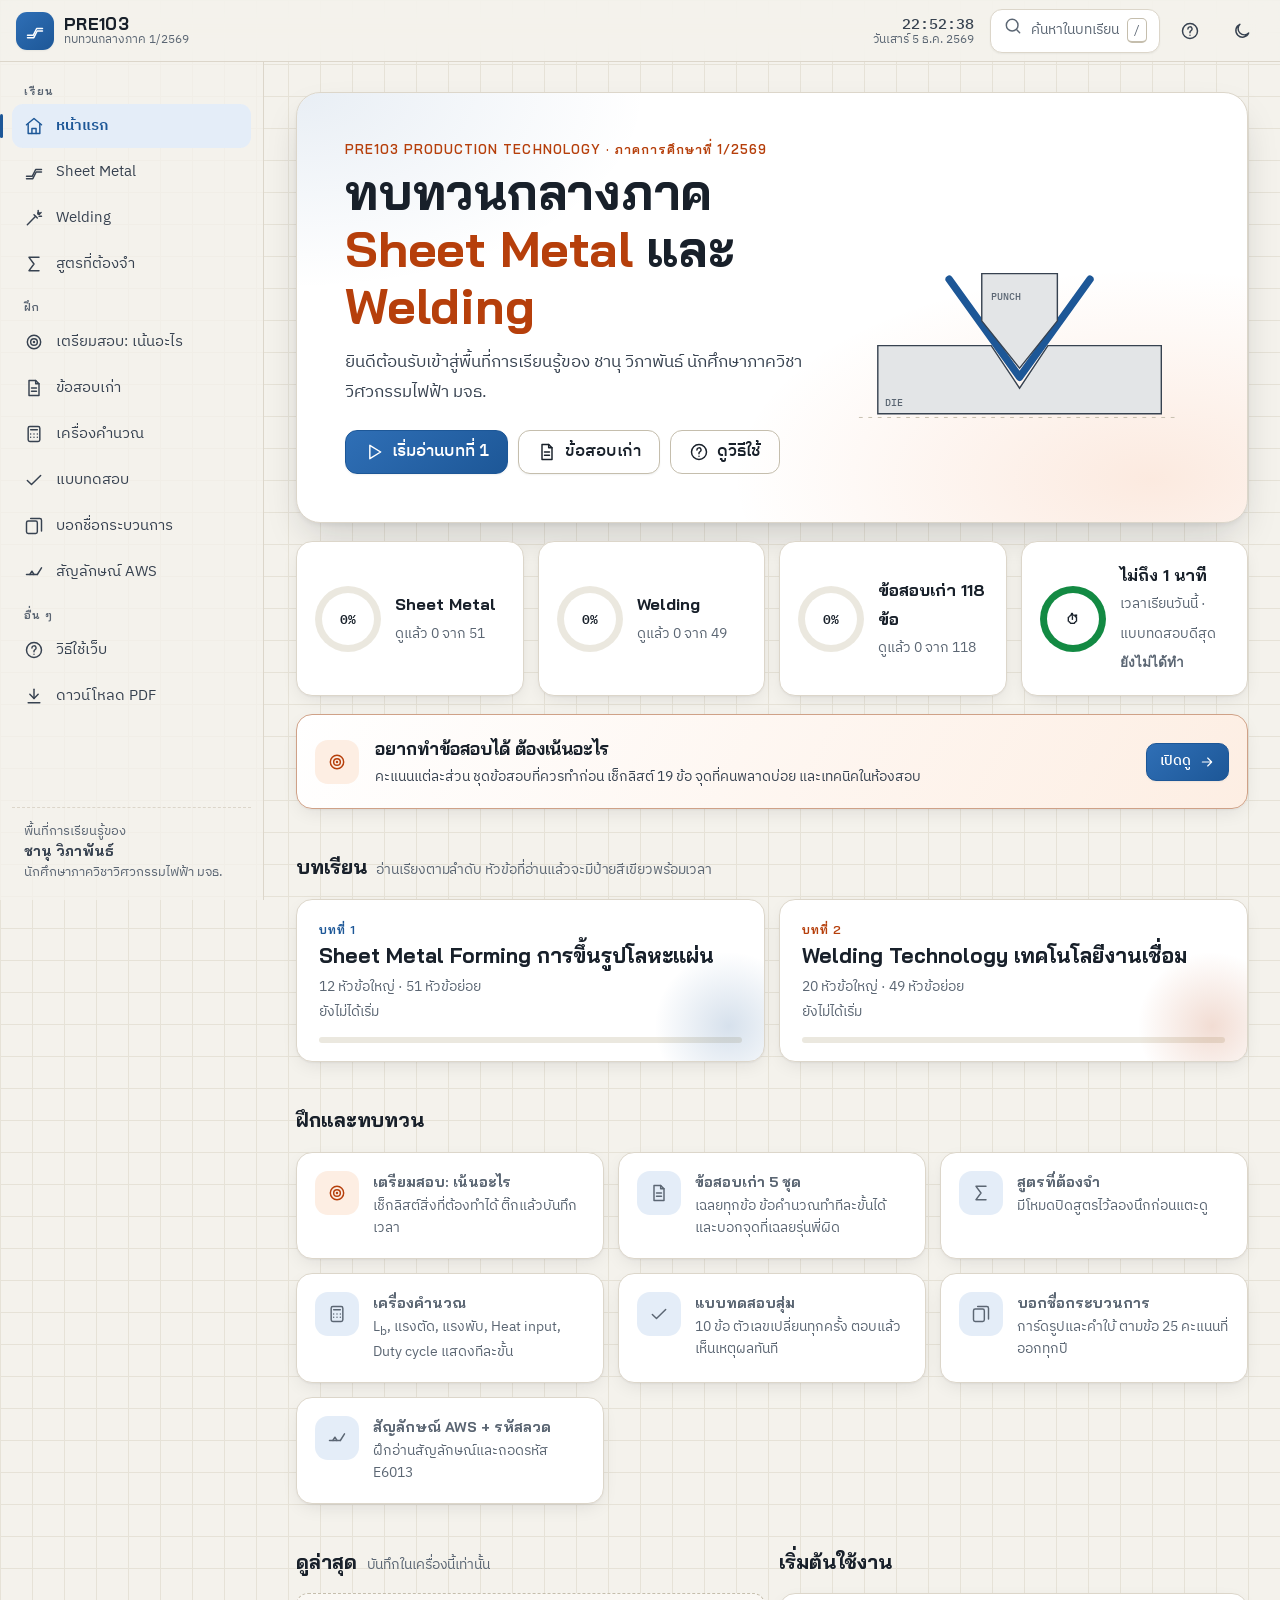
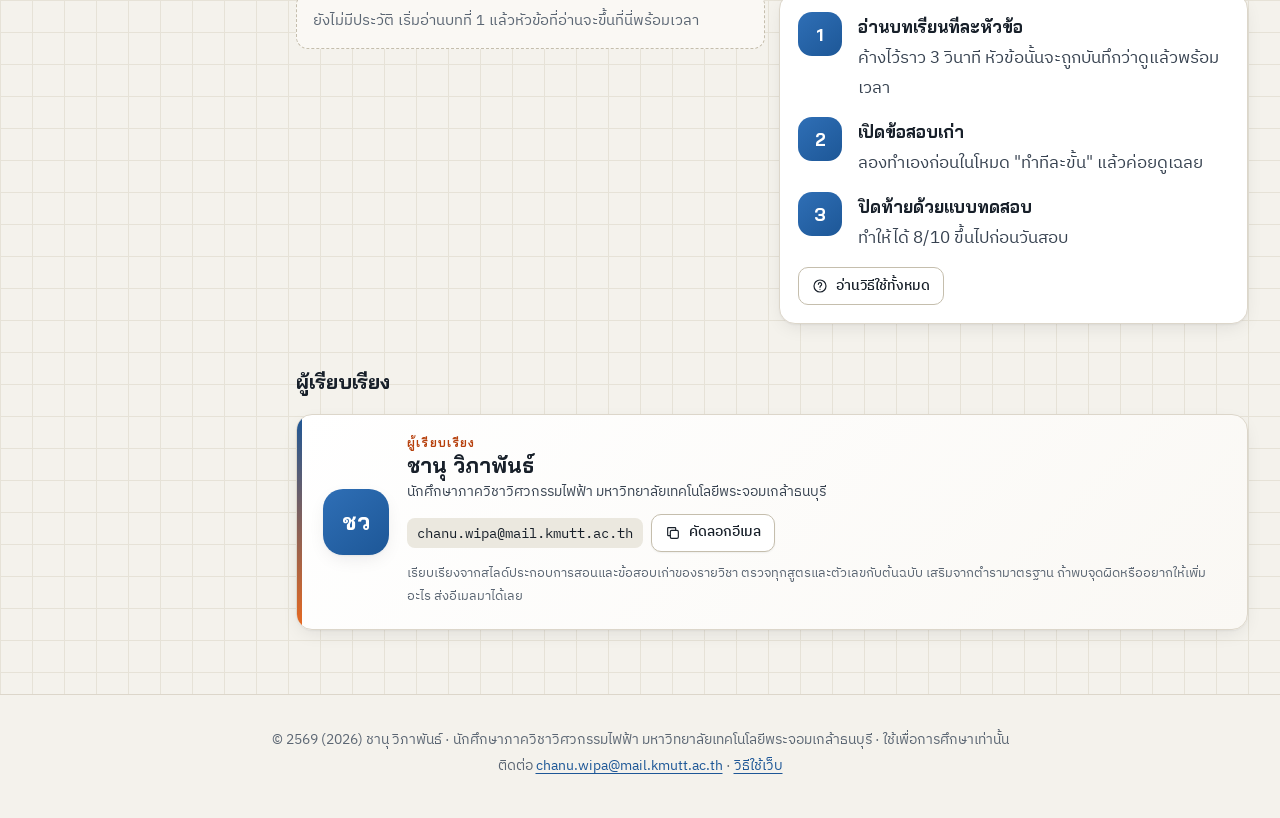
==== commit 68659e9a: "v3: exam-prep page with checklist, visitor and download counters" ====
--- a/index.html
+++ b/index.html
@@ -34,7 +34,7 @@
   
 </header>
 <div class="shell">
-  <nav id="sidenav" class="sidenav" aria-label="เมนูหลัก"><div class="nav-group">เรียน</div><ul><li><a href="index.html" aria-current="page"><svg class="ic" aria-hidden="true"><use href="#i-home"/></svg><span>หน้าแรก</span></a></li><li><a href="lesson-sheet-metal.html" data-track="L:sheet-metal"><svg class="ic" aria-hidden="true"><use href="#i-sheet"/></svg><span>Sheet Metal</span><span class="nav-prog" aria-hidden="true"></span></a></li><li><a href="lesson-welding.html" data-track="L:welding"><svg class="ic" aria-hidden="true"><use href="#i-weld"/></svg><span>Welding</span><span class="nav-prog" aria-hidden="true"></span></a></li><li><a href="formulas.html"><svg class="ic" aria-hidden="true"><use href="#i-sigma"/></svg><span>สูตรที่ต้องจำ</span></a></li></ul><div class="nav-group">ฝึก</div><ul><li><a href="exams.html" data-track="Q"><svg class="ic" aria-hidden="true"><use href="#i-doc"/></svg><span>ข้อสอบเก่า</span><span class="nav-prog" aria-hidden="true"></span></a></li><li><a href="calculators.html"><svg class="ic" aria-hidden="true"><use href="#i-calc"/></svg><span>เครื่องคำนวณ</span></a></li><li><a href="quiz.html"><svg class="ic" aria-hidden="true"><use href="#i-check"/></svg><span>แบบทดสอบ</span></a></li><li><a href="flashcards.html" data-track="F"><svg class="ic" aria-hidden="true"><use href="#i-cards"/></svg><span>บอกชื่อกระบวนการ</span><span class="nav-prog" aria-hidden="true"></span></a></li><li><a href="aws.html"><svg class="ic" aria-hidden="true"><use href="#i-symbol"/></svg><span>สัญลักษณ์ AWS</span></a></li></ul><div class="nav-group">อื่น ๆ</div><ul><li><a href="guide.html"><svg class="ic" aria-hidden="true"><use href="#i-help"/></svg><span>วิธีใช้เว็บ</span></a></li><li><a href="downloads.html"><svg class="ic" aria-hidden="true"><use href="#i-download"/></svg><span>ดาวน์โหลด PDF</span></a></li></ul>
+  <nav id="sidenav" class="sidenav" aria-label="เมนูหลัก"><div class="nav-group">เรียน</div><ul><li><a href="index.html" aria-current="page"><svg class="ic" aria-hidden="true"><use href="#i-home"/></svg><span>หน้าแรก</span></a></li><li><a href="lesson-sheet-metal.html" data-track="L:sheet-metal"><svg class="ic" aria-hidden="true"><use href="#i-sheet"/></svg><span>Sheet Metal</span><span class="nav-prog" aria-hidden="true"></span></a></li><li><a href="lesson-welding.html" data-track="L:welding"><svg class="ic" aria-hidden="true"><use href="#i-weld"/></svg><span>Welding</span><span class="nav-prog" aria-hidden="true"></span></a></li><li><a href="formulas.html"><svg class="ic" aria-hidden="true"><use href="#i-sigma"/></svg><span>สูตรที่ต้องจำ</span></a></li></ul><div class="nav-group">ฝึก</div><ul><li><a href="prep.html" data-track="C"><svg class="ic" aria-hidden="true"><use href="#i-target"/></svg><span>เตรียมสอบ: เน้นอะไร</span><span class="nav-prog" aria-hidden="true"></span></a></li><li><a href="exams.html" data-track="Q"><svg class="ic" aria-hidden="true"><use href="#i-doc"/></svg><span>ข้อสอบเก่า</span><span class="nav-prog" aria-hidden="true"></span></a></li><li><a href="calculators.html"><svg class="ic" aria-hidden="true"><use href="#i-calc"/></svg><span>เครื่องคำนวณ</span></a></li><li><a href="quiz.html"><svg class="ic" aria-hidden="true"><use href="#i-check"/></svg><span>แบบทดสอบ</span></a></li><li><a href="flashcards.html" data-track="F"><svg class="ic" aria-hidden="true"><use href="#i-cards"/></svg><span>บอกชื่อกระบวนการ</span><span class="nav-prog" aria-hidden="true"></span></a></li><li><a href="aws.html"><svg class="ic" aria-hidden="true"><use href="#i-symbol"/></svg><span>สัญลักษณ์ AWS</span></a></li></ul><div class="nav-group">อื่น ๆ</div><ul><li><a href="guide.html"><svg class="ic" aria-hidden="true"><use href="#i-help"/></svg><span>วิธีใช้เว็บ</span></a></li><li><a href="downloads.html"><svg class="ic" aria-hidden="true"><use href="#i-download"/></svg><span>ดาวน์โหลด PDF</span></a></li></ul>
     <div class="author-mini">พื้นที่การเรียนรู้ของ<br><b>ชานุ วิภาพันธ์</b><br>นักศึกษาภาควิชาวิศวกรรมไฟฟ้า มจธ.</div>
   </nav>
   <div class="scrim" data-close-nav></div>
@@ -93,11 +93,18 @@
     <div class="card ring-card"><div class="ring" style="--c:var(--seen);--v:100" data-label="⏱"></div><div><b data-today-time>ไม่ถึง 1 นาที</b><span>เวลาเรียนวันนี้ · แบบทดสอบดีสุด <b data-quiz-best style="display:inline;font-family:var(--mono)">ยังไม่ได้ทำ</b></span></div></div>
   </div>
 
+  <a class="card prep-banner" href="prep.html">
+    <span class="tool-ic" style="background:var(--arc-soft);color:var(--arc)"><svg class="ic"><use href="#i-target"/></svg></span>
+    <span class="prep-banner-text"><b>อยากทำข้อสอบได้ ต้องเน้นอะไร</b><span>คะแนนแต่ละส่วน ชุดข้อสอบที่ควรทำก่อน เช็กลิสต์ 19 ข้อ จุดที่คนพลาดบ่อย และเทคนิคในห้องสอบ</span></span>
+    <span class="btn btn-primary btn-sm">เปิดดู <svg class="ic ic-sm"><use href="#i-arrow"/></svg></span>
+  </a>
+
   <h2 class="section-title">บทเรียน <small>อ่านเรียงตามลำดับ หัวข้อที่อ่านแล้วจะมีป้ายสีเขียวพร้อมเวลา</small></h2>
   <div class="grid grid-2 stagger"><a class="card lesson-card" style="--accent:var(--steel)" href="lesson-sheet-metal.html" data-lesson-card="sheet-metal"><span class="card-kicker">บทที่ 1</span><span class="card-title">Sheet Metal Forming การขึ้นรูปโลหะแผ่น</span><span class="card-meta"><span>12 หัวข้อใหญ่ · 51 หัวข้อย่อย</span></span><span class="card-meta" data-card-prog>ยังไม่ได้เริ่ม</span><div class="bar"><i></i></div></a><a class="card lesson-card" style="--accent:var(--arc)" href="lesson-welding.html" data-lesson-card="welding"><span class="card-kicker">บทที่ 2</span><span class="card-title">Welding Technology เทคโนโลยีงานเชื่อม</span><span class="card-meta"><span>20 หัวข้อใหญ่ · 49 หัวข้อย่อย</span></span><span class="card-meta" data-card-prog>ยังไม่ได้เริ่ม</span><div class="bar"><i></i></div></a></div>
 
   <h2 class="section-title">ฝึกและทบทวน</h2>
   <div class="grid grid-3 stagger">
+    <a class="card tool-card" href="prep.html"><span class="tool-ic" style="background:var(--arc-soft);color:var(--arc)"><svg class="ic"><use href="#i-target"/></svg></span><span><b>เตรียมสอบ: เน้นอะไร</b><span>เช็กลิสต์สิ่งที่ต้องทำได้ ติ๊กแล้วบันทึกเวลา</span></span></a>
     <a class="card tool-card" href="exams.html"><span class="tool-ic"><svg class="ic"><use href="#i-doc"/></svg></span><span><b>ข้อสอบเก่า 5 ชุด</b><span>เฉลยทุกข้อ ข้อคำนวณทำทีละขั้นได้ และบอกจุดที่เฉลยรุ่นพี่ผิด</span></span></a>
     <a class="card tool-card" href="formulas.html"><span class="tool-ic"><svg class="ic"><use href="#i-sigma"/></svg></span><span><b>สูตรที่ต้องจำ</b><span>มีโหมดปิดสูตรไว้ลองนึกก่อนแตะดู</span></span></a>
     <a class="card tool-card" href="calculators.html"><span class="tool-ic"><svg class="ic"><use href="#i-calc"/></svg></span><span><b>เครื่องคำนวณ</b><span>L<sub>b</sub>, แรงตัด, แรงพับ, Heat input, Duty cycle แสดงทีละขั้น</span></span></a>
@@ -122,6 +129,16 @@
     </section>
   </div>
 
+  <section data-stats-wrap hidden>
+    <h2 class="section-title">สถิติเว็บไซต์ <small>นับจากทุกคนที่เข้าเว็บนี้ · อัปเดต <span data-stat-updated></span></small></h2>
+    <div class="dash">
+      <div class="card stat-card"><svg class="ic"><use href="#i-eye"/></svg><b data-stat="visits">0</b><span>ครั้งที่เข้าชม</span></div>
+      <div class="card stat-card"><svg class="ic"><use href="#i-user"/></svg><b data-stat="visitors">0</b><span>ผู้ใช้ (นับเครื่องละครั้ง)</span></div>
+      <div class="card stat-card"><svg class="ic"><use href="#i-clock"/></svg><b data-stat="today">0</b><span>เข้าชมวันนี้</span></div>
+      <div class="card stat-card"><svg class="ic"><use href="#i-download"/></svg><b data-stat="downloads">0</b><span>ดาวน์โหลด PDF</span></div>
+    </div>
+  </section>
+
   <h2 class="section-title">ผู้เรียบเรียง</h2>
   <section class="author" aria-label="ผู้เรียบเรียง">
     <div class="avatar" aria-hidden="true">ชว</div>
@@ -134,11 +151,12 @@
     </div>
   </section>
 </div>
-<script>window.__TOTALS={"Q":118,"F":46,"sheet-metal":51,"welding":49}</script></main>
+<script>window.__TOTALS={"Q":118,"F":46,"sheet-metal":51,"welding":49,"C":19}</script></main>
 </div>
 <footer class="site-foot">
   <p>© 2569 (2026) ชานุ วิภาพันธ์ · นักศึกษาภาควิชาวิศวกรรมไฟฟ้า มหาวิทยาลัยเทคโนโลยีพระจอมเกล้าธนบุรี · ใช้เพื่อการศึกษาเท่านั้น</p>
   <p>ติดต่อ <a href="mailto:chanu.wipa@mail.kmutt.ac.th">chanu.wipa@mail.kmutt.ac.th</a> · <a href="guide.html">วิธีใช้เว็บ</a></p>
+  <p class="stats-line" data-stats-wrap hidden><svg class="ic ic-sm" aria-hidden="true"><use href="#i-eye"/></svg> เข้าชม <b data-stat="visits">0</b> ครั้ง · ผู้ใช้ <b data-stat="visitors">0</b> คน · วันนี้ <b data-stat="today">0</b> · ดาวน์โหลด PDF <b data-stat="downloads">0</b> ครั้ง</p>
 </footer>
 <nav class="bottom-nav" aria-label="เมนูลัด"><a href="index.html" aria-current="page"><svg class="ic" aria-hidden="true"><use href="#i-home"/></svg><span>หน้าแรก</span></a><a href="lesson-sheet-metal.html"><svg class="ic" aria-hidden="true"><use href="#i-sheet"/></svg><span>Sheet</span></a><a href="lesson-welding.html"><svg class="ic" aria-hidden="true"><use href="#i-weld"/></svg><span>Welding</span></a><a href="exams.html"><svg class="ic" aria-hidden="true"><use href="#i-doc"/></svg><span>ข้อสอบ</span></a><a href="#" data-open-nav role="button"><svg class="ic" aria-hidden="true"><use href="#i-menu"/></svg><span>เมนู</span></a></nav>
 <button class="to-top" type="button" aria-label="กลับขึ้นด้านบน"><svg class="ic" aria-hidden="true"><use href="#i-up"/></svg></button>
--- a/css/styles.css
+++ b/css/styles.css
@@ -546,3 +546,28 @@
 .nowrap { white-space: nowrap; }
 .brand-text small { white-space: nowrap; }
 @media (max-width: 380px) { .brand-text small { display: none; } }
+
+/* ---------- เตรียมสอบ + สถิติ ---------- */
+.prep-banner { display: flex; flex-wrap: wrap; align-items: center; gap: 12px 16px; margin: 18px 0 0; border-color: color-mix(in srgb, var(--arc) 35%, var(--line)); background: linear-gradient(120deg, var(--surface), var(--arc-soft)); }
+.prep-banner-text { flex: 1 1 260px; min-width: 0; display: grid; }
+.prep-banner-text b { font-family: var(--display); font-size: 1.1rem; }
+.prep-banner-text span { color: var(--ink-2); font-size: .9rem; }
+.prep-h { font-size: 1.05rem; margin: 26px 0 10px; display: flex; align-items: center; gap: 8px; }
+.checklist { list-style: none; margin: 0; padding: 0; display: grid; gap: 8px; }
+.checklist li { display: grid; gap: 6px; padding: 12px 14px; border-radius: 12px; background: var(--surface); border: 1px solid var(--line); box-shadow: var(--shadow-sm); transition: border-color .25s, background .25s; }
+.checklist li.is-done { border-color: color-mix(in srgb, var(--seen) 45%, var(--line)); background: linear-gradient(90deg, var(--seen-soft), var(--surface) 60%); }
+.checklist label { display: grid; grid-template-columns: 26px minmax(0, 1fr); gap: 10px; align-items: start; cursor: pointer; line-height: 1.6; }
+.checklist input[type="checkbox"] { width: 22px; height: 22px; margin: 3px 0 0; accent-color: var(--seen); cursor: pointer; }
+.checklist li .seen { justify-self: start; margin-left: 36px; }
+.checklist .links { display: flex; flex-wrap: wrap; gap: 6px; margin-left: 36px; }
+.checklist .links a { font-size: .8rem; padding: 1px 10px; border-radius: 999px; background: var(--steel-soft); color: var(--steel); text-decoration: none; line-height: 1.8; }
+.checklist .links a:hover { background: var(--steel); color: var(--on-steel); }
+.mistakes { margin: 0 0 14px; padding-left: 1.3em; display: grid; gap: 6px; }
+.mistakes li::marker { color: var(--bad); font-weight: 700; }
+.stat-card { display: grid; justify-items: start; gap: 2px; }
+.stat-card .ic { color: var(--steel); width: 22px; height: 22px; }
+.stat-card b { font: 700 1.9rem/1.2 var(--display); font-variant-numeric: tabular-nums; }
+.stat-card span { color: var(--muted); font-size: .85rem; }
+.stats-line { display: flex; flex-wrap: wrap; justify-content: center; align-items: center; gap: 4px; }
+.stats-line[hidden] { display: none; }
+.stats-line b { font-variant-numeric: tabular-nums; color: var(--ink-2); }
